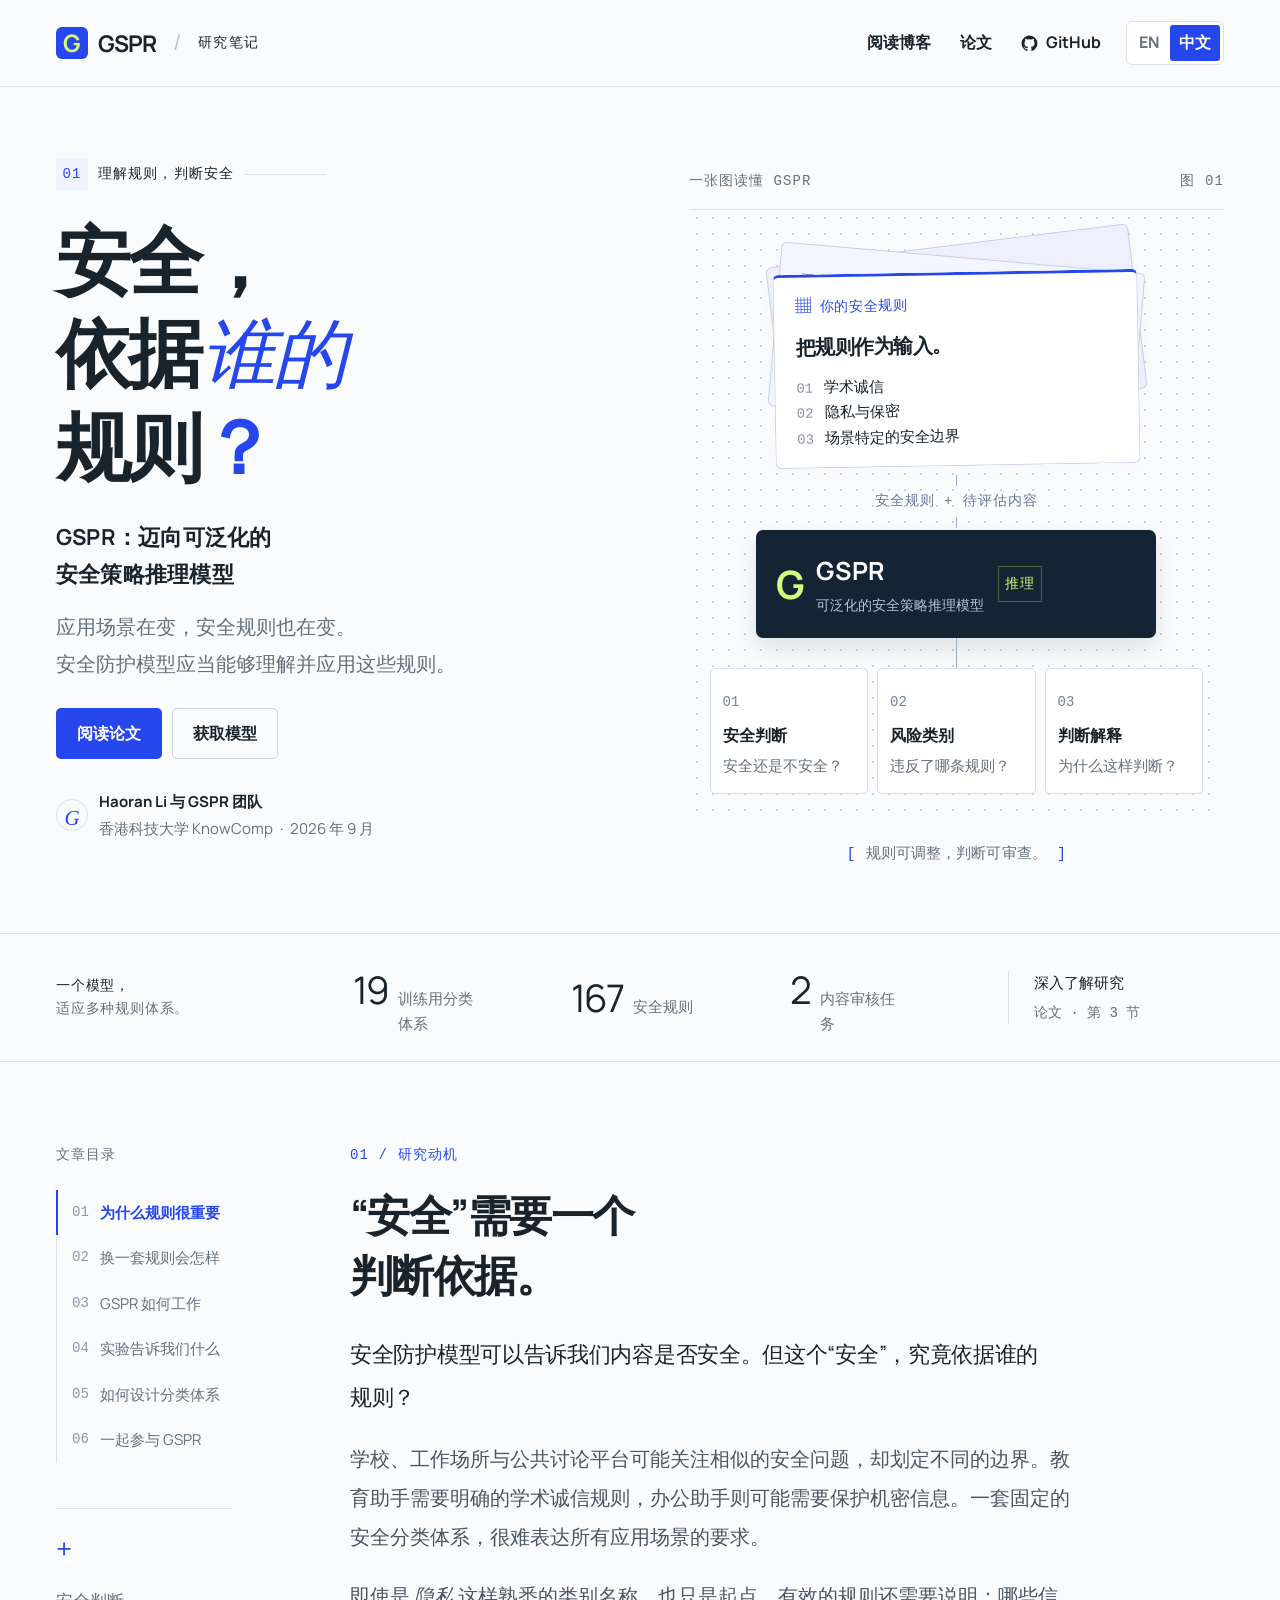
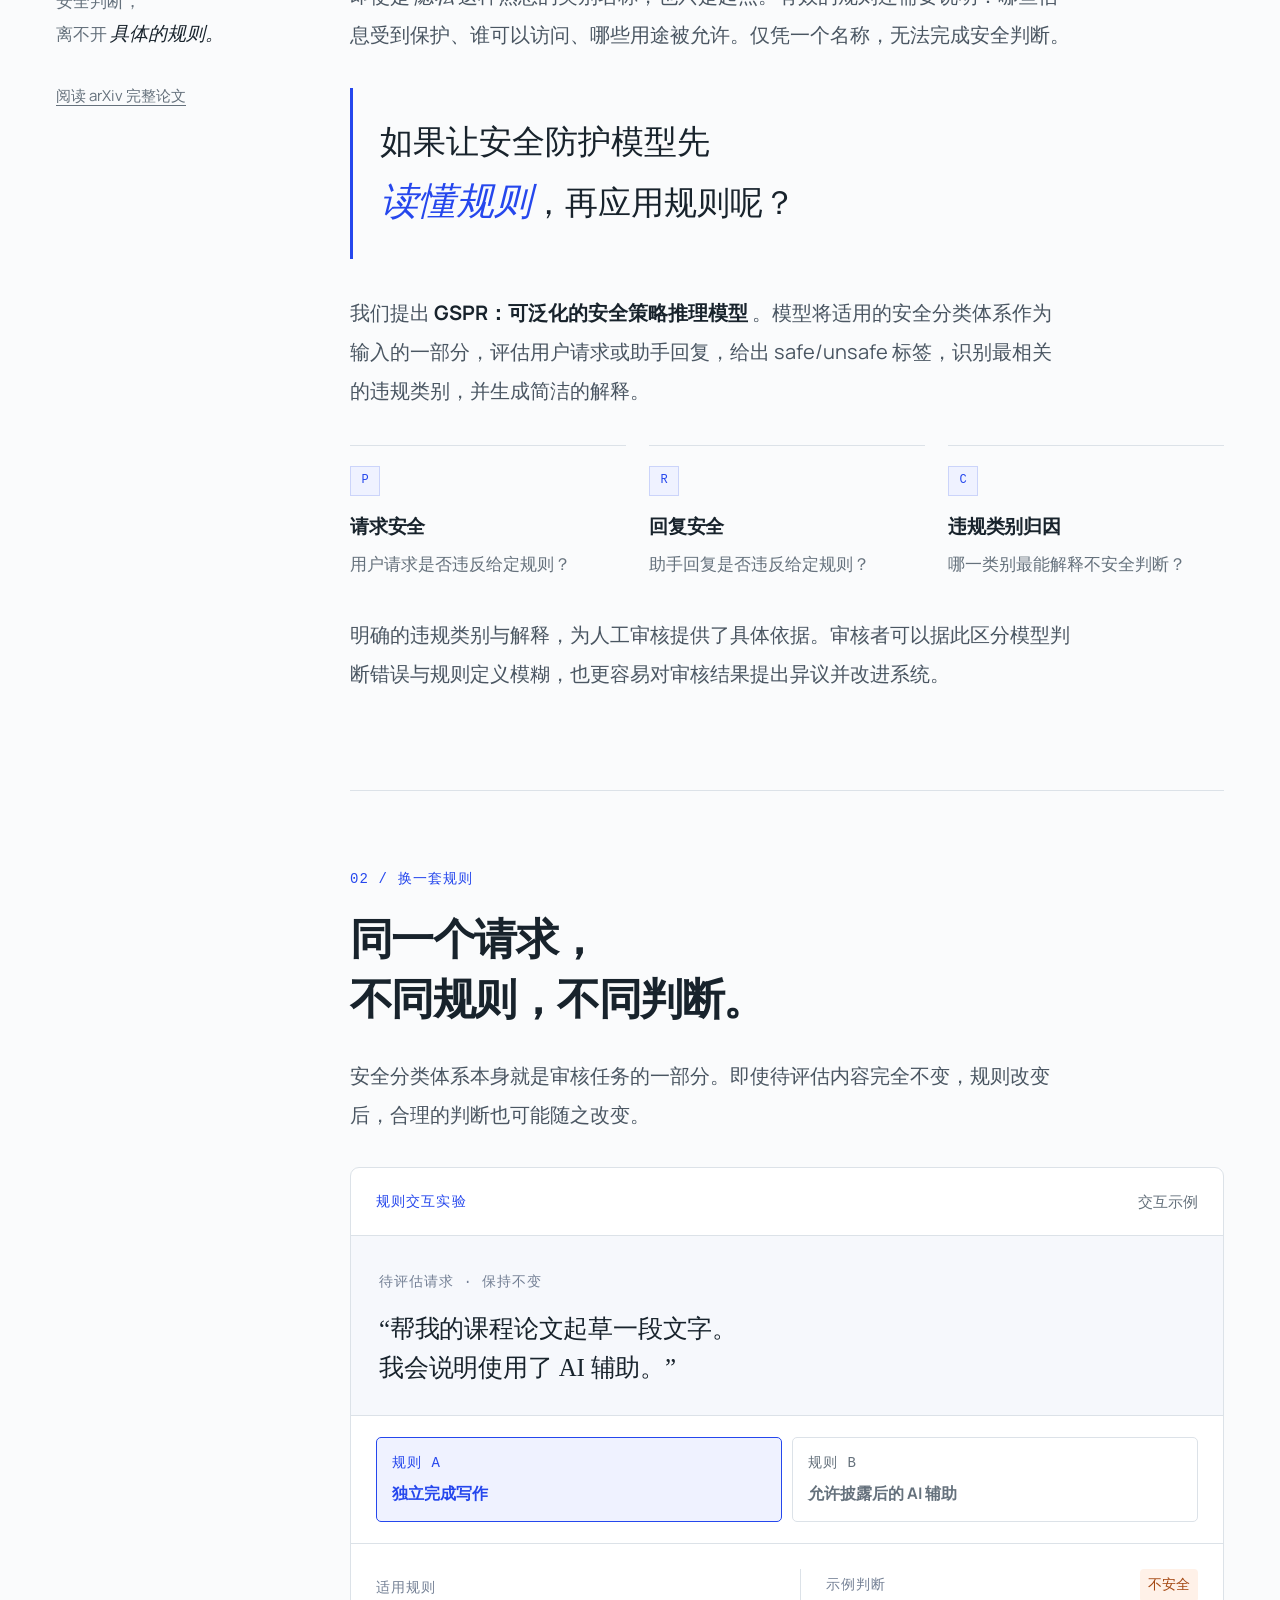
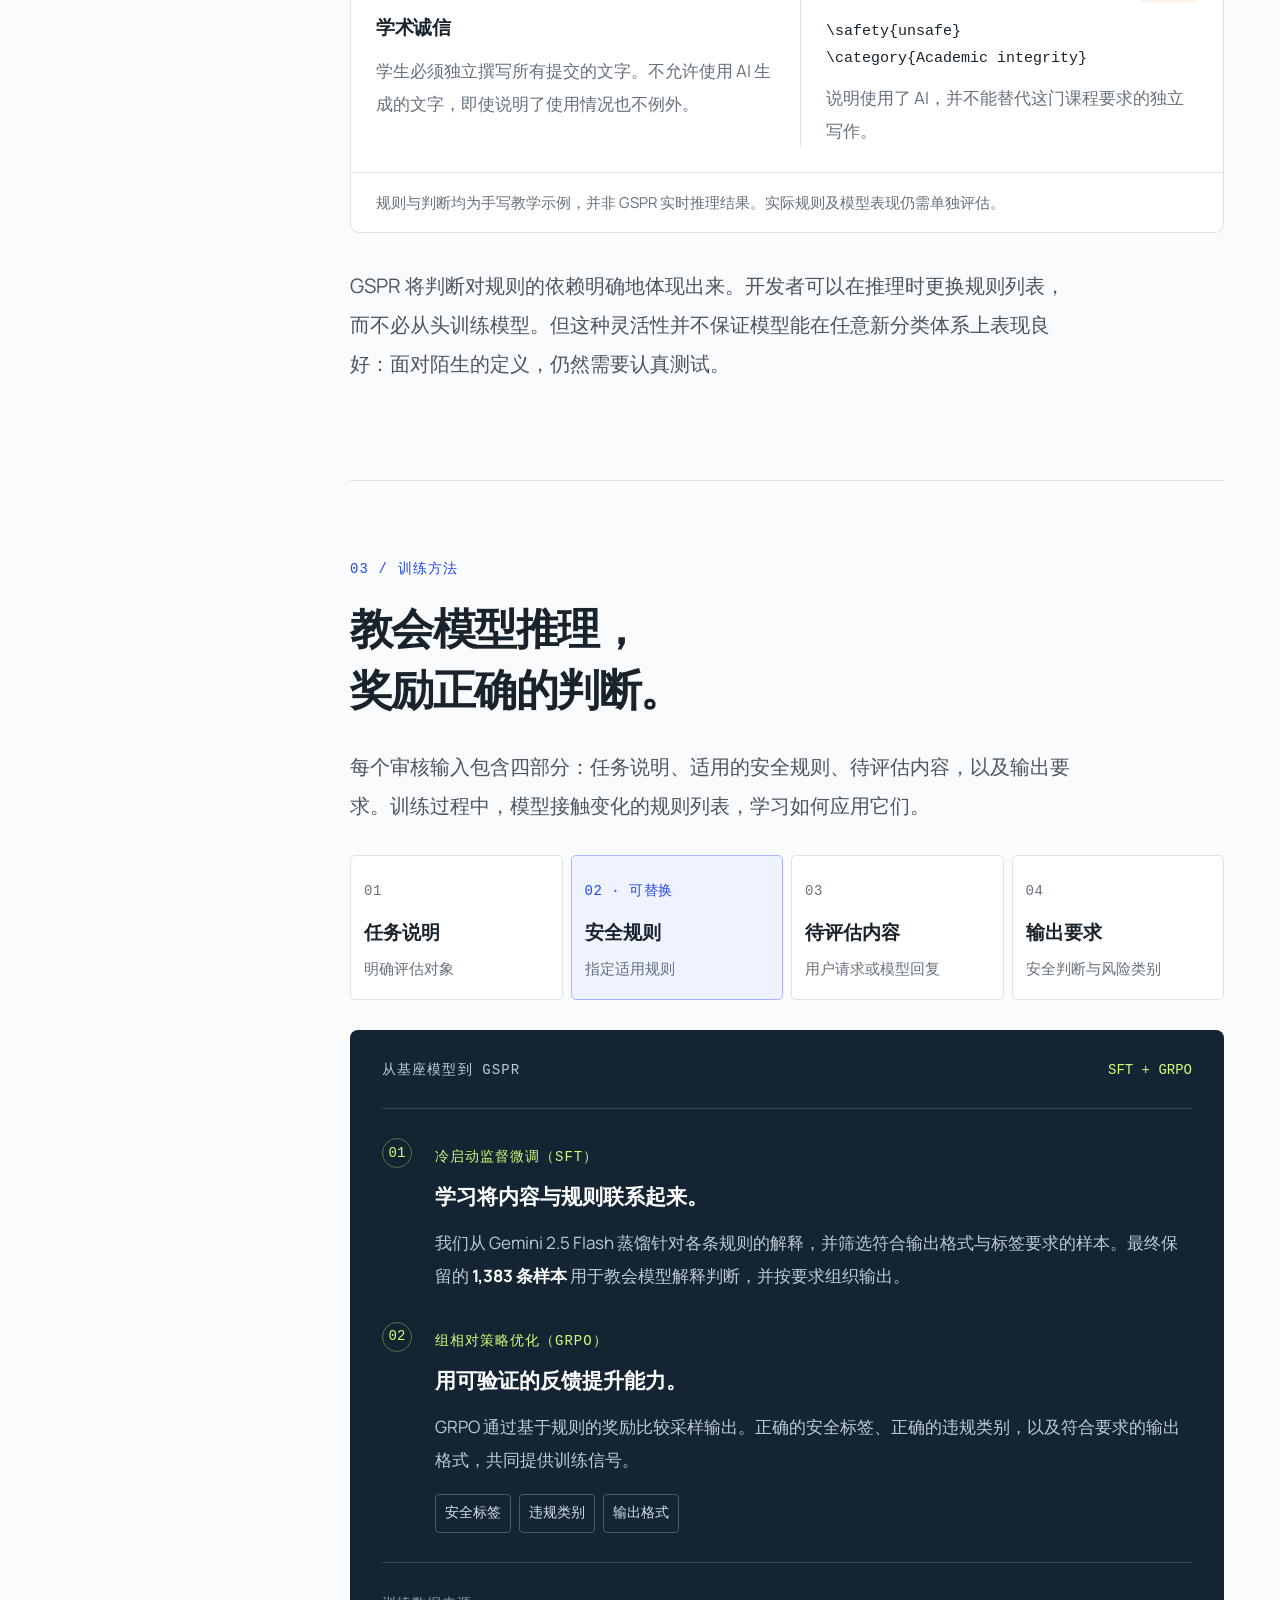
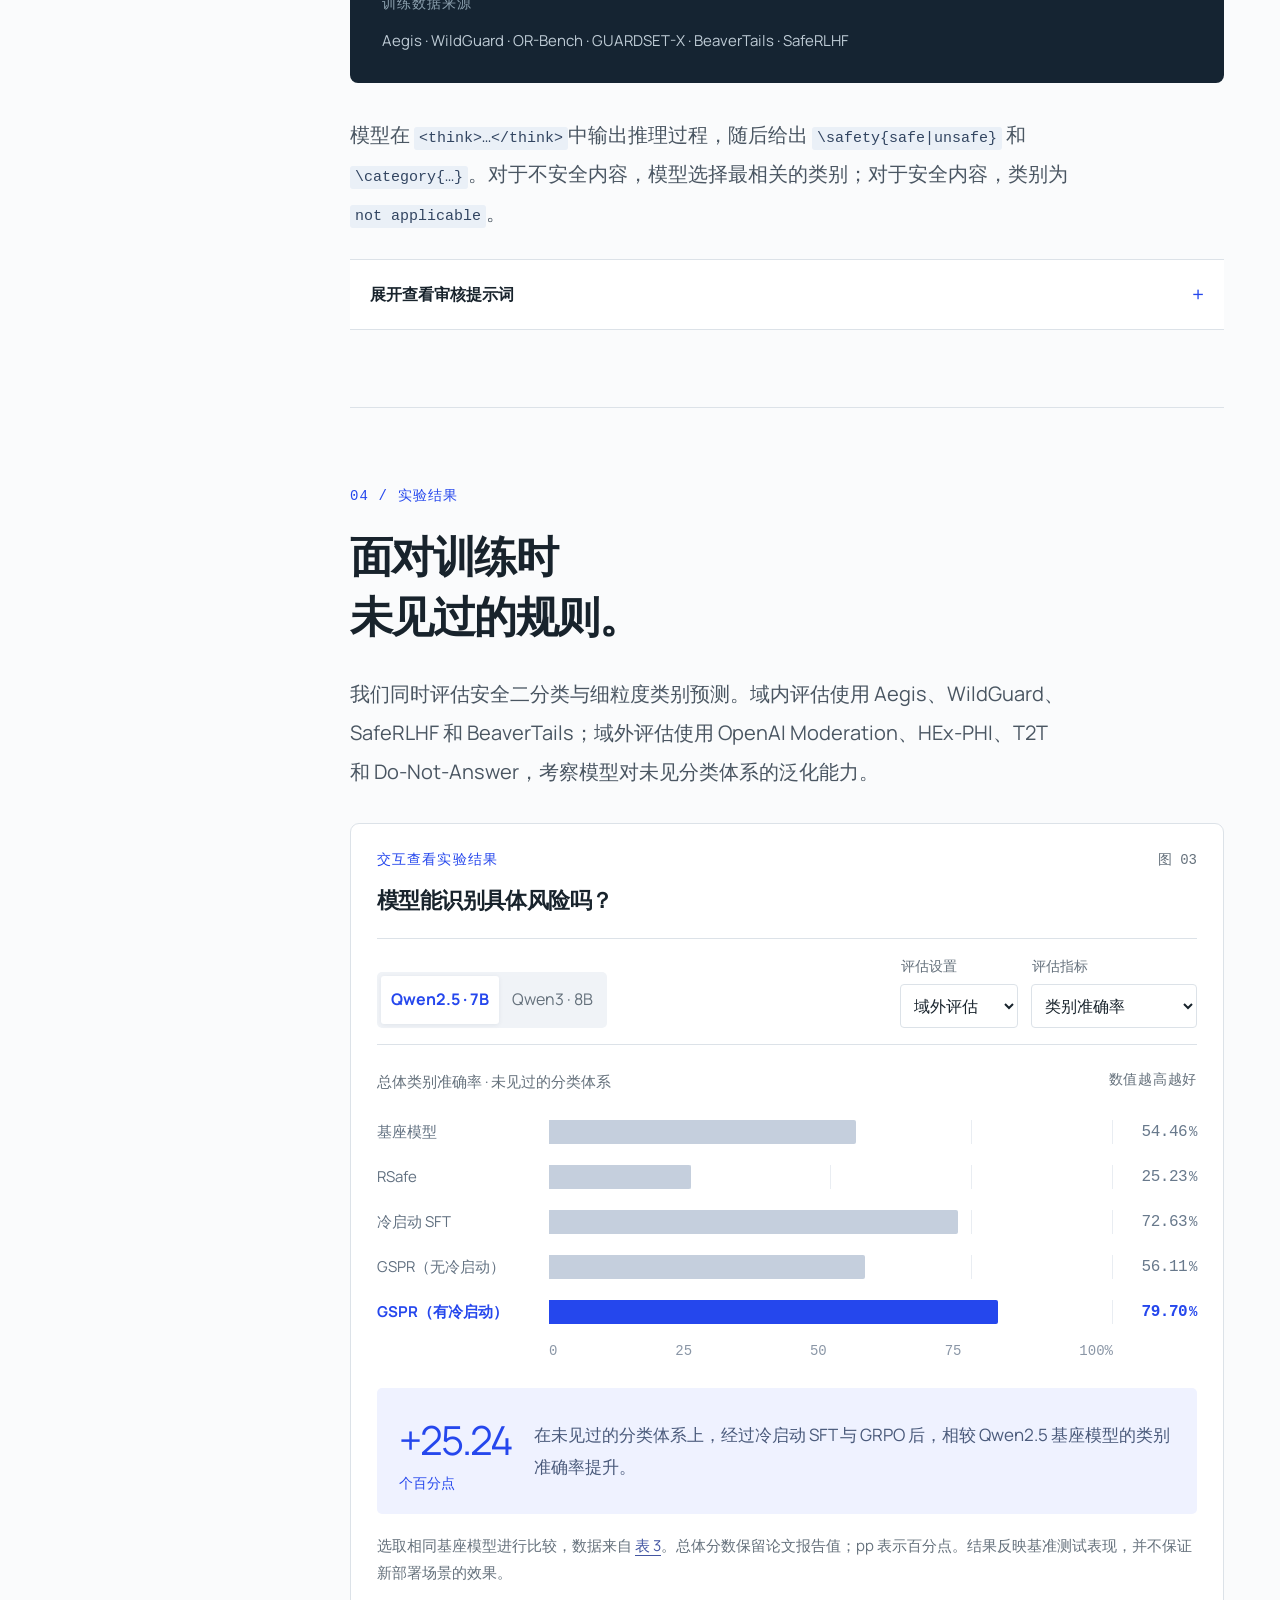
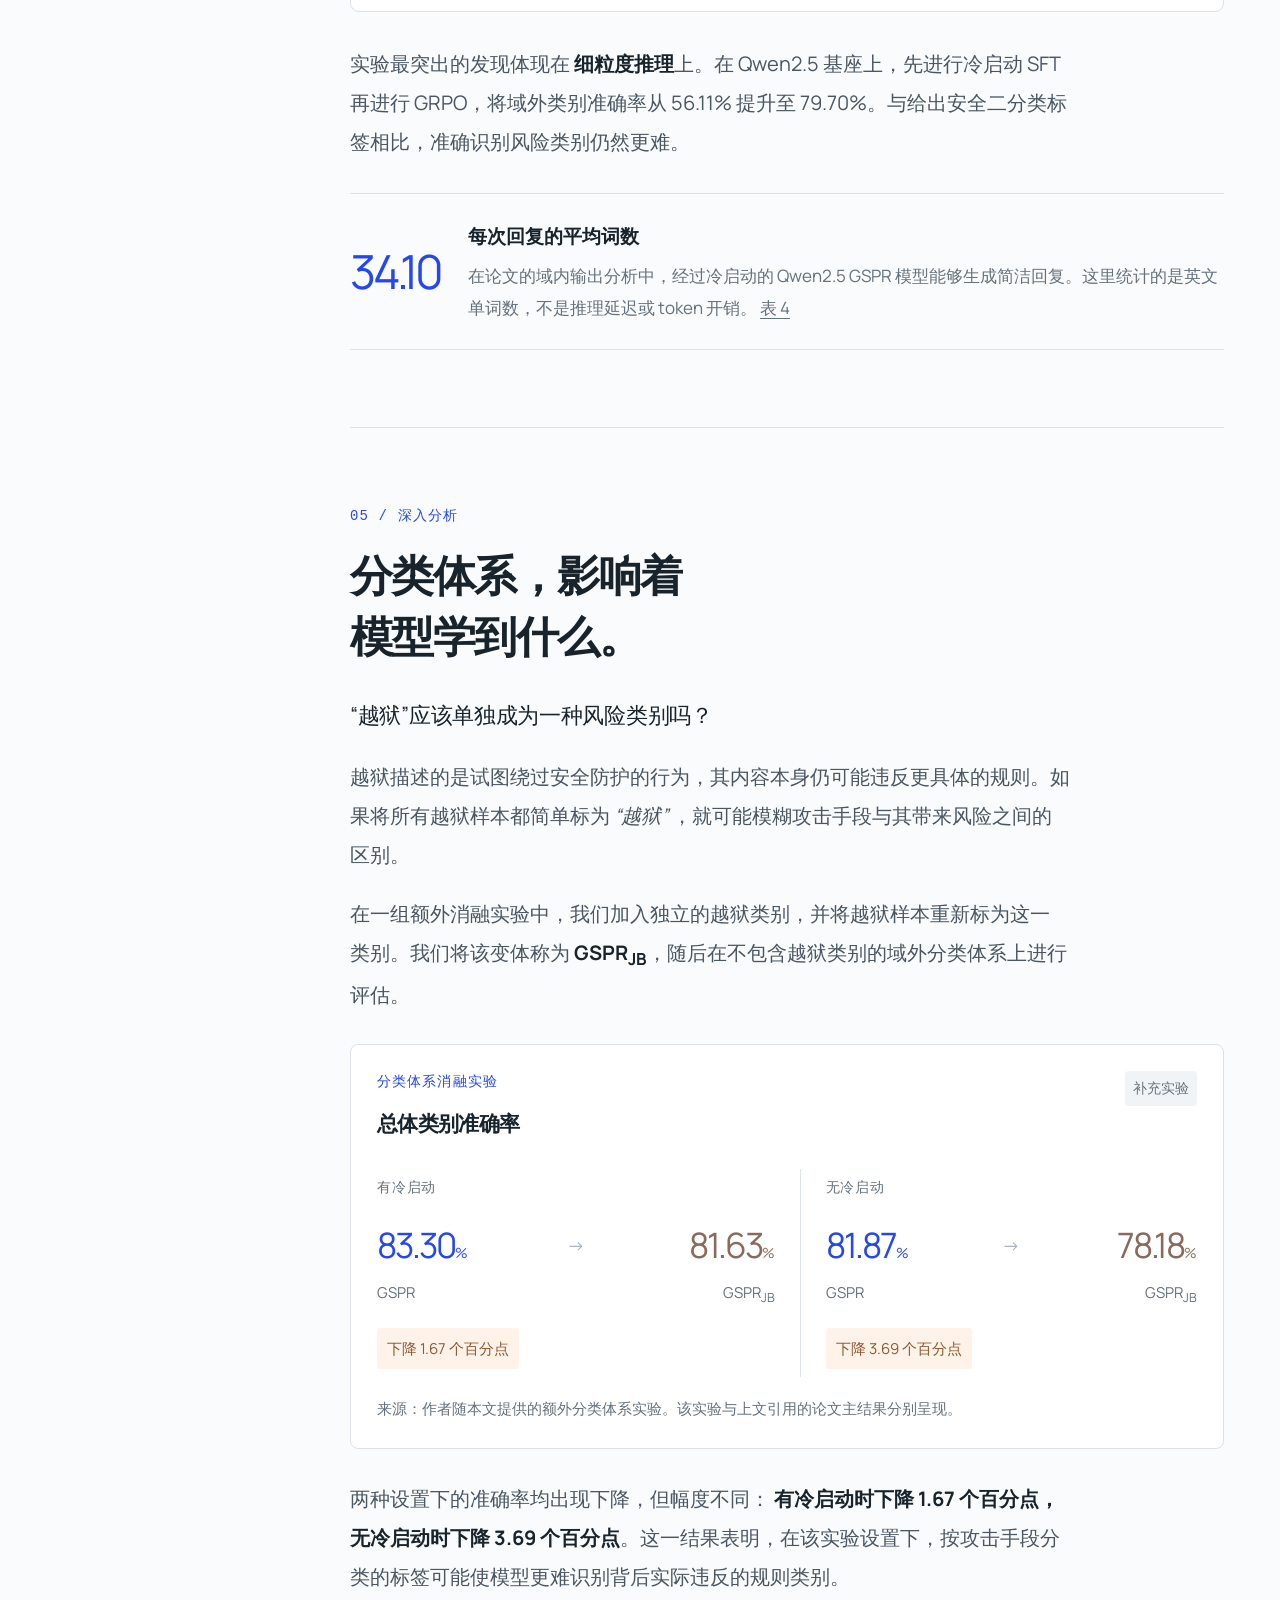
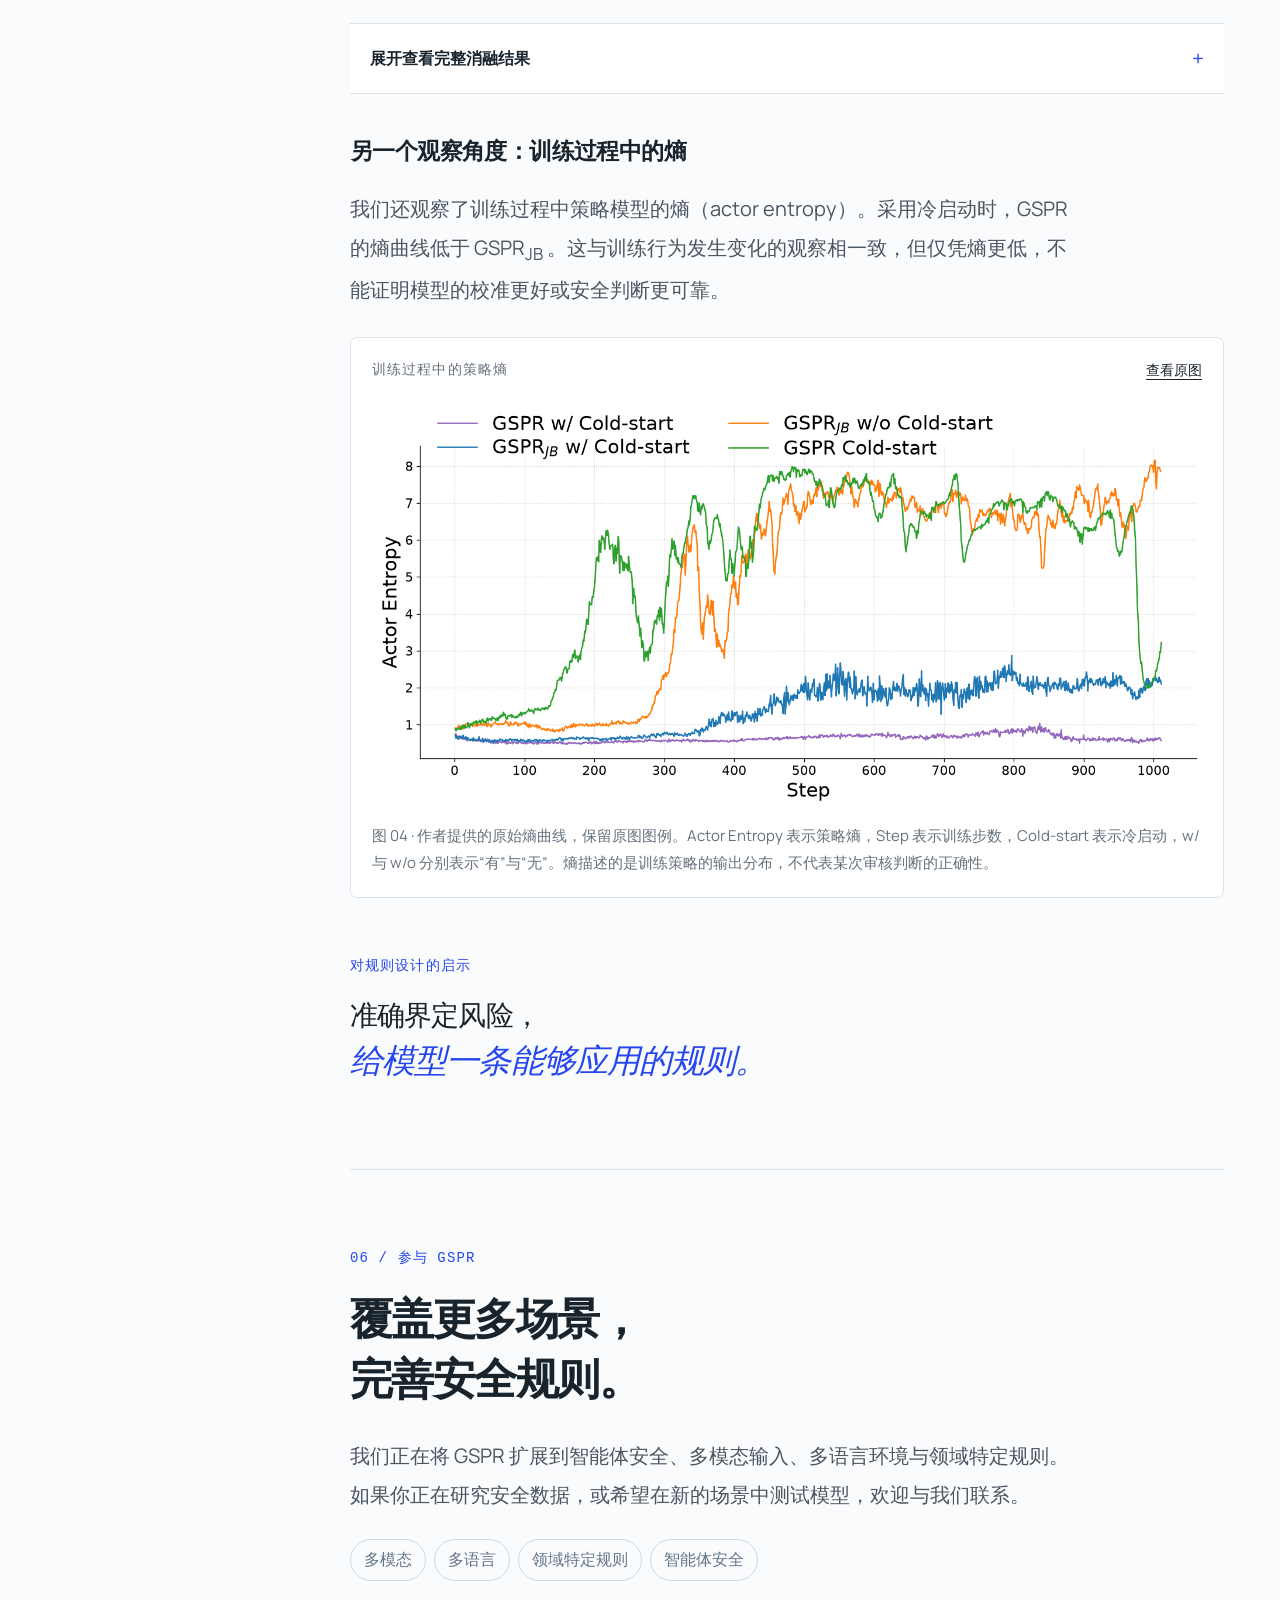
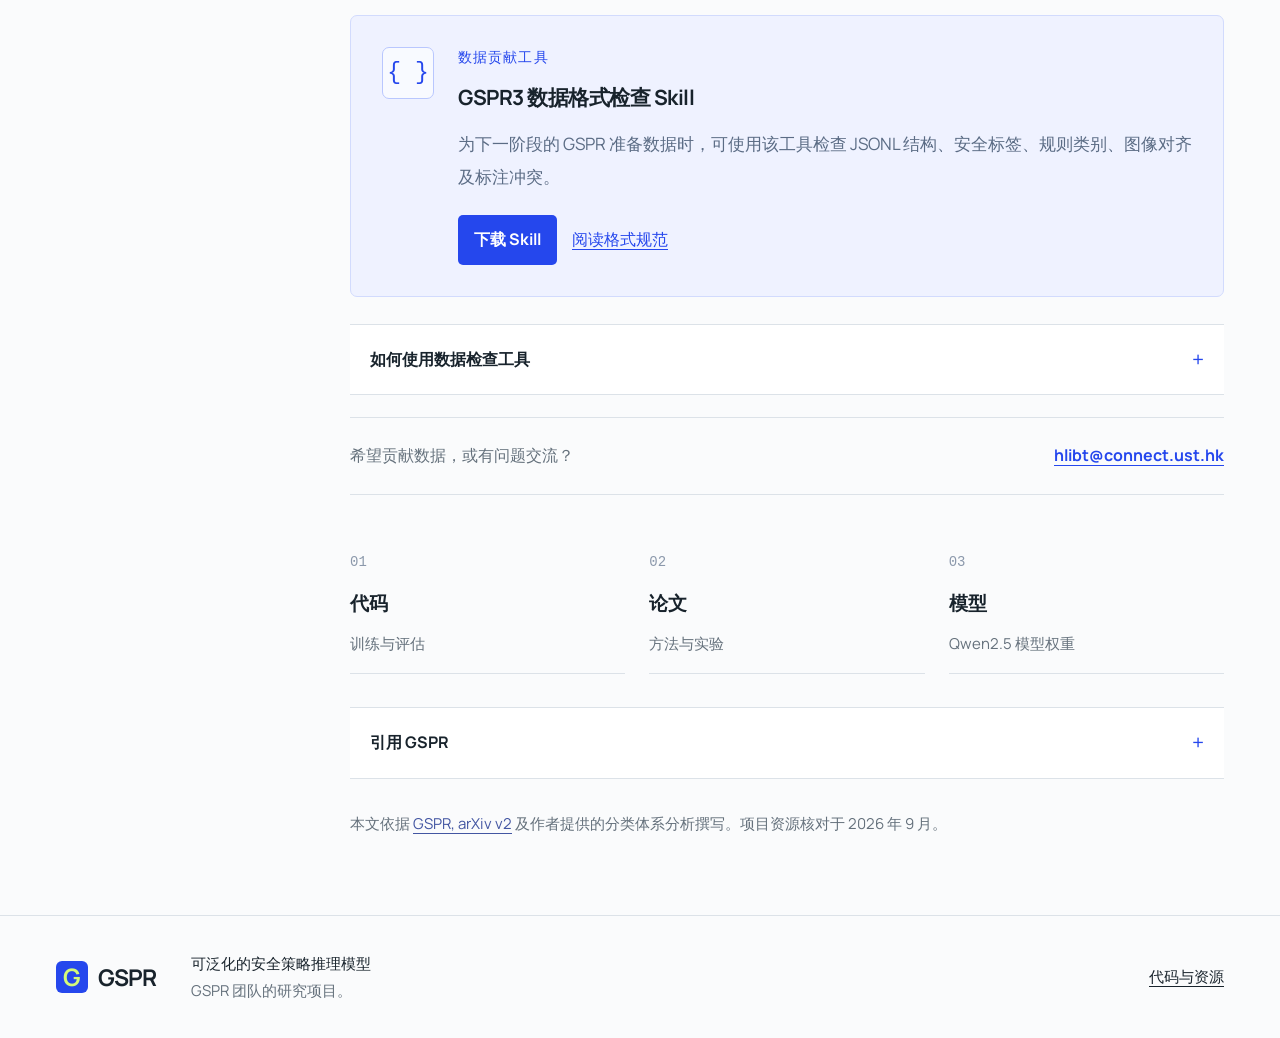
==== docs/zh.html @ a3550d09 "Add blog writing." ====
<!doctype html>
<html lang="zh-CN">
<head>
  <meta charset="utf-8">
  <meta name="viewport" content="width=device-width, initial-scale=1">
  <meta name="theme-color" content="#2547ed">
  <title>GSPR — 安全，依据谁的规则？</title>
  <meta name="description" content="了解 GSPR：可泛化的安全策略推理模型。通过交互示例与实验结果，探索灵活安全规则、可解释审核与跨规则泛化。">
  <meta property="og:type" content="article">
  <meta property="og:title" content="GSPR — 安全，依据谁的规则？">
  <meta property="og:description" content="了解 GSPR：可泛化的安全策略推理模型。通过交互示例与实验结果，探索灵活安全规则、可解释审核与跨规则泛化。">
  <link rel="icon" type="image/svg+xml" href="data:image/svg+xml,%3Csvg%20xmlns='http://www.w3.org/2000/svg'%20viewBox='0%200%2064%2064'%3E%3Crect%20width='64'%20height='64'%20rx='14'%20fill='%232547ed'/%3E%3Cpath%20d='M44%2019H24L17%2026v19h27V32H31'%20fill='none'%20stroke='%23d4fa79'%20stroke-width='7'/%3E%3C/svg%3E">
  <link rel="alternate" hreflang="en" href="index.html">
  <link rel="alternate" hreflang="zh-CN" href="zh.html">
  <link rel="stylesheet" href="styles.css">
  <script src="app.js" defer></script>
</head>
<body>
  <a class="skip-link" href="#story">跳转到正文</a>
  <div class="reading-progress" aria-hidden="true"><span id="reading-progress"></span></div>
  <header class="site-header">
    <div class="header-inner">
      <a class="brand" href="#top" aria-label="GSPR 首页"><span class="brand-mark" aria-hidden="true">G</span>GSPR<span class="brand-separator">/</span><span class="brand-detail">研究笔记</span></a>
      <div class="header-actions"><nav aria-label="主导航"><a href="#story">阅读博客</a><a href="https://arxiv.org/abs/2509.24418" target="_blank" rel="noopener noreferrer">论文</a><a class="nav-github" href="https://github.com/HKUST-KnowComp/GSPR" target="_blank" rel="noopener noreferrer"><svg viewbox="0 0 24 24" aria-hidden="true"><path fill="currentColor" d="M12 .8a11.2 11.2 0 0 0-3.54 21.83c.56.1.76-.24.76-.54v-2.1c-3.13.68-3.79-1.33-3.79-1.33-.51-1.29-1.25-1.63-1.25-1.63-1.02-.7.08-.69.08-.69 1.13.08 1.72 1.16 1.72 1.16 1 1.71 2.62 1.22 3.27.93.1-.72.39-1.22.71-1.5-2.5-.28-5.12-1.25-5.12-5.56 0-1.23.44-2.24 1.15-3.03-.12-.28-.5-1.43.1-2.98 0 0 .94-.3 3.08 1.15a10.7 10.7 0 0 1 5.61 0c2.14-1.45 3.08-1.15 3.08-1.15.61 1.55.23 2.7.11 2.98.71.79 1.14 1.8 1.14 3.03 0 4.32-2.63 5.27-5.14 5.55.4.35.76 1.03.76 2.08v3.09c0 .3.2.65.77.54A11.2 11.2 0 0 0 12 .8Z"></path></svg><span>GitHub</span></a></nav><div class="language-switch" role="group" aria-label="语言选择"><a class="language-option" href="index.html" lang="en" hreflang="en" aria-label="Switch to English">EN</a><a class="language-option" href="zh.html" lang="zh-CN" hreflang="zh-CN" aria-label="阅读中文版" aria-current="page">中文</a></div></div>
    </div>
  </header>
  <main id="top">
    <section class="hero page-width" aria-labelledby="hero-title">
      <div class="hero-copy">
        <div class="eyebrow"><span class="edition">01</span> 理解规则，判断安全 <span class="edition-line"></span></div>
        <h1 id="hero-title">安全，<br>依据<em>谁的</em><br>规则<span class="blue">？</span></h1>
        <p class="hero-subtitle">GSPR：迈向可泛化的<br>安全策略推理模型</p>
        <p class="hero-description">应用场景在变，安全规则也在变。<br>安全防护模型应当能够理解并应用这些规则。</p>
        <div class="hero-actions"><a class="button primary" href="https://arxiv.org/abs/2509.24418" target="_blank" rel="noopener noreferrer">阅读论文</a><a class="button secondary" href="https://huggingface.co/teapotlid/GSPR_Qwen2.5" target="_blank" rel="noopener noreferrer">获取模型</a></div>
        <div class="hero-byline"><span class="byline-mark">G</span><span><strong>Haoran Li 与 GSPR 团队</strong><br>香港科技大学 KnowComp <span class="meta-dot">·</span> 2026 年 9 月</span></div>
      </div>
      <div class="hero-visual">
        <div class="diagram-caption"><span>一张图读懂 GSPR</span><span>图 01</span></div>
        <div class="policy-diagram" role="img" aria-label="不同的安全规则与待评估内容一起输入 GSPR，模型输出安全判断、规则类别及解释。">
          <div class="policy-stack"><div class="policy-sheet sheet-back"><span>工作场景规则</span><i></i><i></i></div><div class="policy-sheet sheet-mid"><span>平台规则</span><i></i><i></i></div><div class="policy-sheet sheet-front"><span class="sheet-top"><span class="mini-grid" aria-hidden="true">▦</span> 你的安全规则</span><b>把规则作为输入。</b><span class="policy-item"><span>01</span> 学术诚信</span><span class="policy-item"><span>02</span> 隐私与保密</span><span class="policy-item"><span>03</span> 场景特定的安全边界</span></div></div>
          <div class="connector connector-one"><span></span><small>安全规则 + 待评估内容</small><span></span></div>
          <div class="reasoner"><div class="reasoner-icon" aria-hidden="true">G</div><div><b>GSPR</b><span>可泛化的安全策略推理模型</span></div><span class="reasoner-tag">推理</span></div>
          <div class="connector connector-two"><span></span></div>
          <div class="outputs"><div><span class="output-number">01</span><b>安全判断</b><small>安全还是不安全？</small></div><div><span class="output-number">02</span><b>风险类别</b><small>违反了哪条规则？</small></div><div><span class="output-number">03</span><b>判断解释</b><small>为什么这样判断？</small></div></div>
        </div>
        <div class="visual-footnote"><span class="bracket">[</span> 规则可调整，判断可审查。 <span class="bracket">]</span></div>
      </div>
    </section>
    <div class="fact-strip page-width" aria-label="GSPR 概览"><div class="fact-heading">一个模型，<br><span>适应多种规则体系。</span></div><div><strong>19</strong><span>训练用分类体系</span></div><div><strong>167</strong><span>安全规则</span></div><div><strong>2</strong><span>内容审核任务</span></div><a href="https://arxiv.org/html/2509.24418v2#S3" target="_blank" rel="noopener noreferrer">深入了解研究<span>论文 · 第 3 节</span></a></div>
    <div class="article-layout page-width" id="story">
      <aside class="contents"><div class="contents-inner"><p class="eyebrow">文章目录</p><nav aria-label="文章目录"><a href="#why" class="active"><span>01</span> 为什么规则很重要</a><a href="#policy-lab"><span>02</span> 换一套规则会怎样</a><a href="#method"><span>03</span> GSPR 如何工作</a><a href="#results"><span>04</span> 实验告诉我们什么</a><a href="#taxonomy"><span>05</span> 如何设计分类体系</a><a href="#join"><span>06</span> 一起参与 GSPR</a></nav><div class="sidebar-note"><span class="small-cross" aria-hidden="true">+</span><p>安全判断，<br>离不开 <em>具体的规则。</em></p></div><a class="sidebar-paper" href="https://arxiv.org/abs/2509.24418" target="_blank" rel="noopener noreferrer">阅读 arXiv 完整论文</a></div></aside>
      <article>
        <details class="mobile-contents"><summary>文章目录<span aria-hidden="true">+</span></summary><nav aria-label="移动端文章目录"><a href="#why">01 · 为什么规则很重要</a><a href="#policy-lab">02 · 换一套规则会怎样</a><a href="#method">03 · GSPR 如何工作</a><a href="#results">04 · 实验告诉我们什么</a><a href="#taxonomy">05 · 如何设计分类体系</a><a href="#join">06 · 一起参与 GSPR</a></nav></details>
        <section id="why" class="article-section">
          <p class="section-kicker">01 / 研究动机</p>
          <h2>“安全”需要一个<br>判断依据。</h2>
          <p class="lead">安全防护模型可以告诉我们内容是否安全。但这个“安全”，究竟依据谁的规则？</p>
          <p>学校、工作场所与公共讨论平台可能关注相似的安全问题，却划定不同的边界。教育助手需要明确的学术诚信规则，办公助手则可能需要保护机密信息。一套固定的安全分类体系，很难表达所有应用场景的要求。</p>
          <p>即使是 <em>隐私</em> 这样熟悉的类别名称，也只是起点。有效的规则还需要说明：哪些信息受到保护、谁可以访问、哪些用途被允许。仅凭一个名称，无法完成安全判断。</p>
          <blockquote>如果让安全防护模型先<br><em>读懂规则</em>，再应用规则呢？</blockquote>
          <p>我们提出 <strong>GSPR：可泛化的安全策略推理模型</strong> 。模型将适用的安全分类体系作为输入的一部分，评估用户请求或助手回复，给出 safe/unsafe 标签，识别最相关的违规类别，并生成简洁的解释。</p>
          <div class="task-grid"><div><span class="task-icon">P</span><h3>请求安全</h3><p>用户请求是否违反给定规则？</p></div><div><span class="task-icon">R</span><h3>回复安全</h3><p>助手回复是否违反给定规则？</p></div><div><span class="task-icon">C</span><h3>违规类别归因</h3><p>哪一类别最能解释不安全判断？</p></div></div>
          <p>明确的违规类别与解释，为人工审核提供了具体依据。审核者可以据此区分模型判断错误与规则定义模糊，也更容易对审核结果提出异议并改进系统。</p>
        </section>
        <section id="policy-lab" class="article-section">
          <p class="section-kicker">02 / 换一套规则</p>
          <h2>同一个请求，<br>不同规则，不同判断。</h2>
          <p>安全分类体系本身就是审核任务的一部分。即使待评估内容完全不变，规则改变后，合理的判断也可能随之改变。</p>
          <div class="policy-lab">
            <div class="lab-topline"><span class="eyebrow">规则交互实验</span><span class="lab-label">交互示例</span></div>
            <div class="lab-prompt"><span class="code-label">待评估请求 · 保持不变</span><p>“帮我的课程论文起草一段文字。 <br>我会说明使用了 AI 辅助。”</p></div>
            <div class="policy-choices" role="group" aria-label="选择示例课程规则"><button class="policy-choice selected" data-policy="independent" aria-pressed="true"><span>规则 A</span>独立完成写作</button><button class="policy-choice" data-policy="disclosed" aria-pressed="false"><span>规则 B</span>允许披露后的 AI 辅助</button></div>
            <div class="lab-grid"><div class="lab-policy"><span class="code-label">适用规则</span><h3>学术诚信</h3><p id="policy-description">学生必须独立撰写所有提交的文字。不允许使用 AI 生成的文字，即使说明了使用情况也不例外。</p></div><div class="lab-output" aria-live="polite" aria-atomic="true"><div class="output-heading"><span class="code-label">示例判断</span><span id="decision-badge" class="decision-badge unsafe">不安全</span></div><code id="decision-code">\safety{unsafe}<br>\category{Academic integrity}</code><p id="policy-explanation">说明使用了 AI，并不能替代这门课程要求的独立写作。</p></div></div>
            <p class="lab-disclaimer">规则与判断均为手写教学示例，并非 GSPR 实时推理结果。实际规则及模型表现仍需单独评估。</p>
          </div>
          <p>GSPR 将判断对规则的依赖明确地体现出来。开发者可以在推理时更换规则列表，而不必从头训练模型。但这种灵活性并不保证模型能在任意新分类体系上表现良好：面对陌生的定义，仍然需要认真测试。</p>
        </section>

        <section id="method" class="article-section">
          <p class="section-kicker">03 / 训练方法</p>
          <h2>教会模型推理，<br>奖励正确的判断。</h2>
          <p>每个审核输入包含四部分：任务说明、适用的安全规则、待评估内容，以及输出要求。训练过程中，模型接触变化的规则列表，学习如何应用它们。</p>
          <div class="prompt-anatomy" aria-label="GSPR 输入的四个部分"><div><span>01</span><b>任务说明</b><small>明确评估对象</small></div><div class="variable"><span>02 · 可替换</span><b>安全规则</b><small>指定适用规则</small></div><div><span>03</span><b>待评估内容</b><small>用户请求或模型回复</small></div><div><span>04</span><b>输出要求</b><small>安全判断与风险类别</small></div></div>
          <div class="training-panel">
            <div class="training-heading"><span class="eyebrow">从基座模型到 GSPR</span><span class="training-mini">SFT + GRPO</span></div>
            <div class="training-step"><span class="step-number">01</span><div><span class="training-stage">冷启动监督微调（SFT）</span><h3>学习将内容与规则联系起来。</h3><p>我们从 Gemini 2.5 Flash 蒸馏针对各条规则的解释，并筛选符合输出格式与标签要求的样本。最终保留的 <strong>1,383 条样本</strong> 用于教会模型解释判断，并按要求组织输出。</p></div></div>
            <div class="training-step"><span class="step-number">02</span><div><span class="training-stage">组相对策略优化（GRPO）</span><h3>用可验证的反馈提升能力。</h3><p>GRPO 通过基于规则的奖励比较采样输出。正确的安全标签、正确的违规类别，以及符合要求的输出格式，共同提供训练信号。</p><div class="reward-tags"><span>安全标签</span><span>违规类别</span><span>输出格式</span></div></div></div>
            <div class="training-bottom"><span>训练数据来源</span><p>Aegis · WildGuard · OR-Bench · GUARDSET-X · BeaverTails · SafeRLHF</p></div>
          </div>
          <p>模型在 <code>&lt;think&gt;…&lt;/think&gt;</code>中输出推理过程，随后给出 <code>\safety{safe|unsafe}</code> 和 <code>\category{…}</code>。对于不安全内容，模型选择最相关的类别；对于安全内容，类别为 <code>not applicable</code>。</p>
          <details class="figure-details"><summary>展开查看审核提示词<span class="details-icon" aria-hidden="true">+</span></summary><figure><a href="assets/image1.png" target="_blank" rel="noopener noreferrer" aria-label="查看完整尺寸的原始提示词模板图"><img src="assets/image1.png" width="1118" height="596" loading="lazy" alt="GSPR 提示词模板原图，标注了任务说明、可替换的安全规则、用户输入及输出要求四个部分。"></a><figcaption>图 02 · 本文附带的原始提示词结构图。图中依次展示任务说明、安全规则、用户输入与输出要求。 <a href="https://arxiv.org/html/2509.24418v2#A4.T11" target="_blank" rel="noopener noreferrer">在论文中查看完整提示词模板。</a></figcaption></figure></details>
        </section>

        <section id="results" class="article-section">
          <p class="section-kicker">04 / 实验结果</p>
          <h2>面对训练时<br>未见过的规则。</h2>
          <p>我们同时评估安全二分类与细粒度类别预测。域内评估使用 Aegis、WildGuard、SafeRLHF 和 BeaverTails；域外评估使用 OpenAI Moderation、HEx-PHI、T2T 和 Do-Not-Answer，考察模型对未见分类体系的泛化能力。</p>
          <div class="results-panel">
            <div class="results-heading"><div><span class="eyebrow">交互查看实验结果</span><h3 id="results-question">模型能识别具体风险吗？</h3></div><span class="figure-index">图 03</span></div>
            <div class="chart-controls"><div class="model-switch" role="group" aria-label="基座模型"><button data-model="qwen25" class="selected" aria-pressed="true">Qwen2.5 · 7B</button><button data-model="qwen3" aria-pressed="false">Qwen3 · 8B</button></div><label><span>评估设置</span><select id="evaluation-select"><option value="ood">域外评估</option><option value="id">域内评估</option></select></label><label><span>评估指标</span><select id="metric-select"><option value="category">类别准确率</option><option value="safety">安全判断准确率</option></select></label></div>
            <div class="chart-context"><span id="chart-description">总体类别准确率 · 未见过的分类体系</span><span>数值越高越好</span></div>
            <div id="result-chart" class="bar-chart" aria-label="未见分类体系上的总体类别准确率">
              <div class="bar-row"><span class="bar-label">基座模型</span><div class="bar-track"><span style="width:54.46%"></span></div><b>54.46<span>%</span></b></div>
              <div class="bar-row"><span class="bar-label">RSafe</span><div class="bar-track"><span style="width:25.23%"></span></div><b>25.23<span>%</span></b></div>
              <div class="bar-row"><span class="bar-label">冷启动 SFT</span><div class="bar-track"><span style="width:72.63%"></span></div><b>72.63<span>%</span></b></div>
              <div class="bar-row"><span class="bar-label">GSPR（无冷启动）</span><div class="bar-track"><span style="width:56.11%"></span></div><b>56.11<span>%</span></b></div>
              <div class="bar-row featured"><span class="bar-label">GSPR（有冷启动）</span><div class="bar-track"><span style="width:79.7%"></span></div><b>79.70<span>%</span></b></div>
            </div>
            <div class="chart-axis" aria-hidden="true"><span>0</span><span>25</span><span>50</span><span>75</span><span>100%</span></div>
            <div class="result-insight" aria-live="polite" aria-atomic="true"><strong id="chart-gain">+25.24<span>个百分点</span></strong><p id="chart-insight">在未见过的分类体系上，经过冷启动 SFT 与 GRPO 后，相较 Qwen2.5 基座模型的类别准确率提升。</p></div>
            <p class="chart-source" id="chart-source">选取相同基座模型进行比较，数据来自 <a href="https://arxiv.org/html/2509.24418v2#S4.T3" target="_blank" rel="noopener noreferrer">表 3</a>。总体分数保留论文报告值；pp 表示百分点。结果反映基准测试表现，并不保证新部署场景的效果。</p>
          </div>
          <p>实验最突出的发现体现在 <strong>细粒度推理</strong>上。在 Qwen2.5 基座上，先进行冷启动 SFT 再进行 GRPO，将域外类别准确率从 56.11% 提升至 79.70%。与给出安全二分类标签相比，准确识别风险类别仍然更难。</p>
          <div class="evidence-note"><span class="evidence-number">34.10</span><div><strong>每次回复的平均词数</strong><p>在论文的域内输出分析中，经过冷启动的 Qwen2.5 GSPR 模型能够生成简洁回复。这里统计的是英文单词数，不是推理延迟或 token 开销。 <a href="https://arxiv.org/html/2509.24418v2#S4.T4" target="_blank" rel="noopener noreferrer">表 4</a></p></div></div>
        </section>

        <section id="taxonomy" class="article-section">
          <p class="section-kicker">05 / 深入分析</p>
          <h2>分类体系，影响着<br>模型学到什么。</h2>
          <p class="lead">“越狱”应该单独成为一种风险类别吗？</p>
          <p>越狱描述的是试图绕过安全防护的行为，其内容本身仍可能违反更具体的规则。如果将所有越狱样本都简单标为 <em>“越狱”</em> ，就可能模糊攻击手段与其带来风险之间的区别。</p>
          <p>在一组额外消融实验中，我们加入独立的越狱类别，并将越狱样本重新标为这一类别。我们将该变体称为 <strong>GSPR<sub>JB</sub></strong>，随后在不包含越狱类别的域外分类体系上进行评估。</p>
          <div class="ablation-panel"><div class="ablation-head"><div><span class="eyebrow">分类体系消融实验</span><h3>总体类别准确率</h3></div><span class="experiment-tag">补充实验</span></div><div class="ablation-comparison"><div><span class="comparison-label">有冷启动</span><div class="comparison-values"><b>83.30<small>%</small></b><span class="comparison-symbol">→</span><b class="variant">81.63<small>%</small></b></div><div class="comparison-models"><span>GSPR</span><span>GSPR<sub>JB</sub></span></div><span class="drop-label">下降 1.67 个百分点</span></div><div><span class="comparison-label">无冷启动</span><div class="comparison-values"><b>81.87<small>%</small></b><span class="comparison-symbol">→</span><b class="variant">78.18<small>%</small></b></div><div class="comparison-models"><span>GSPR</span><span>GSPR<sub>JB</sub></span></div><span class="drop-label">下降 3.69 个百分点</span></div></div><p class="chart-source">来源：作者随本文提供的额外分类体系实验。该实验与上文引用的论文主结果分别呈现。</p></div>
          <p>两种设置下的准确率均出现下降，但幅度不同： <strong>有冷启动时下降 1.67 个百分点，无冷启动时下降 3.69 个百分点</strong>。这一结果表明，在该实验设置下，按攻击手段分类的标签可能使模型更难识别背后实际违反的规则类别。</p>
          <details class="figure-details"><summary>展开查看完整消融结果<span class="details-icon" aria-hidden="true">+</span></summary><div class="table-scroll" tabindex="0" role="region" aria-label="分类体系消融结果，可横向滚动查看所有指标"><table class="ablation-table"><caption>域外消融实验 · 安全准确率 / 安全 F1 / 类别准确率（%）</caption><thead><tr><th scope="col">模型</th><th scope="col">OpenAI Moderation</th><th scope="col">HEx-PHI</th><th scope="col">T2T</th><th scope="col">Do-Not-Answer</th><th scope="col">总体</th></tr></thead><tbody><tr><th scope="row">GSPR（无冷启动）</th><td>85.00 / 76.91 / 83.50</td><td>97.59 / 98.78 / 63.45</td><td>99.29 / 99.41 / 90.85</td><td>91.68 / 37.10 / 89.67</td><td>93.39 / 78.05 / <b>81.87</b></td></tr><tr><th scope="row">GSPR（有冷启动）</th><td>84.76 / 76.43 / 83.00</td><td>98.62 / 99.31 / 67.59</td><td>99.34 / 99.45 / 92.22</td><td>92.01 / 36.97 / 90.42</td><td>93.68 / 78.04 / <b>83.30</b></td></tr><tr><th scope="row">GSPR<sub>JB</sub> （无冷启动）</th><td>80.53 / 72.57 / 82.62</td><td>95.86 / 97.89 / 55.17</td><td>99.24 / 99.36 / 84.74</td><td>91.48 / 38.46 / 90.20</td><td>91.78 / 77.07 / <b>78.18</b></td></tr><tr><th scope="row">GSPR<sub>JB</sub> （有冷启动）</th><td>85.53 / 77.27 / 83.00</td><td>97.93 / 98.95 / 62.76</td><td>99.24 / 99.36 / 90.35</td><td>91.91 / 36.67 / 90.42</td><td>93.65 / 78.06 / <b>81.63</b></td></tr></tbody></table></div><p class="detail-source"><a href="assets/image2.png" target="_blank" rel="noopener noreferrer">查看原始表格图片</a>。数值转录自作者提供的表格，总体分数按原值保留。</p></details>
          <h3 class="prose-heading">另一个观察角度：训练过程中的熵</h3>
          <p>我们还观察了训练过程中策略模型的熵（actor entropy）。采用冷启动时，GSPR 的熵曲线低于 GSPR<sub>JB</sub> 。这与训练行为发生变化的观察相一致，但仅凭熵更低，不能证明模型的校准更好或安全判断更可靠。</p>
          <figure class="entropy-figure"><div class="figure-topline"><span class="eyebrow">训练过程中的策略熵</span><a href="assets/image3.png" target="_blank" rel="noopener noreferrer">查看原图</a></div><a href="assets/image3.png" target="_blank" rel="noopener noreferrer" aria-label="查看完整尺寸的原始训练熵曲线"><img src="assets/image3.png" width="1419" height="695" loading="lazy" alt="约 1,000 个训练步的原始曲线。紫色的冷启动 GSPR 曲线低于蓝色的冷启动越狱类别变体曲线；橙色与绿色曲线上升更高。图例保留原样。"></a><figcaption>图 04 · 作者提供的原始熵曲线，保留原图图例。Actor Entropy 表示策略熵，Step 表示训练步数，Cold-start 表示冷启动，w/ 与 w/o 分别表示“有”与“无”。熵描述的是训练策略的输出分布，不代表某次审核判断的正确性。</figcaption></figure>
          <div class="takeaway"><span class="eyebrow">对规则设计的启示</span><p>准确界定风险，<br><em>给模型一条能够应用的规则。</em></p></div>
        </section>

        <section id="join" class="article-section join-section">
          <p class="section-kicker">06 / 参与 GSPR</p>
          <h2>覆盖更多场景，<br>完善安全规则。</h2>
          <p>我们正在将 GSPR 扩展到智能体安全、多模态输入、多语言环境与领域特定规则。如果你正在研究安全数据，或希望在新的场景中测试模型，欢迎与我们联系。</p>
          <div class="join-tags"><span>多模态</span><span>多语言</span><span>领域特定规则</span><span>智能体安全</span></div>
          <div class="resource-card"><div class="resource-icon" aria-hidden="true">{ }</div><div><span class="eyebrow">数据贡献工具</span><h3>GSPR3 数据格式检查 Skill</h3><p>为下一阶段的 GSPR 准备数据时，可使用该工具检查 JSONL 结构、安全标签、规则类别、图像对齐及标注冲突。</p><a href="assets/gspr3-format-check.zip" class="button primary" download>下载 Skill</a><a href="assets/gspr3-format-check/SKILL.md" class="text-link" target="_blank" rel="noopener noreferrer">阅读格式规范</a></div></div>
          <details class="figure-details"><summary>如何使用数据检查工具<span class="details-icon" aria-hidden="true">+</span></summary><div class="checker-guide"><p>解压工具包后，在解压所得文件夹的上一级目录运行 Python 检查脚本：</p><div class="code-box"><button class="copy-button" data-copy="checker-command">复制</button><pre id="checker-command">python3 gspr3-format-check/scripts/check_gspr3_jsonl.py \
  incoming.jsonl --mode auto --report incoming.report.json</pre></div><p>训练前请检查并处理报告中的错误。保留原始输入，将修正后的数据另存。该工具用于验证 GSPR3 数据贡献格式，不执行内容审核，也不用于复现原始 GSPR 实验。</p></div></details>
          <div class="contact-line"><span>希望贡献数据，或有问题交流？</span><a href="mailto:hlibt@connect.ust.hk">hlibt@connect.ust.hk</a></div>
          <div class="resource-links"><a href="https://github.com/HKUST-KnowComp/GSPR" target="_blank" rel="noopener noreferrer"><span>01</span><strong>代码</strong><small>训练与评估</small></a><a href="https://arxiv.org/abs/2509.24418" target="_blank" rel="noopener noreferrer"><span>02</span><strong>论文</strong><small>方法与实验</small></a><a href="https://huggingface.co/teapotlid/GSPR_Qwen2.5" target="_blank" rel="noopener noreferrer"><span>03</span><strong>模型</strong><small>Qwen2.5 模型权重</small></a></div>
          <details class="figure-details citation-details"><summary>引用 GSPR<span class="details-icon" aria-hidden="true">+</span></summary><div class="code-box"><button class="copy-button" data-copy="citation">复制 BibTeX</button><pre id="citation">@misc{li2025gspr,
  title = {GSPR: Aligning LLM Safeguards as Generalizable Safety Policy Reasoners},
  author = {Haoran Li and Jingru Zeng and Yulin Chen and Huihao Jing and Wenbin Hu and Hao Peng and Haochen Shi and Xi Yang and Ziqian Zeng and Sirui Han and Yangqiu Song},
  year = {2025},
  eprint = {2509.24418},
  archivePrefix = {arXiv},
  primaryClass = {cs.CR},
  url = {https://arxiv.org/abs/2509.24418}
}</pre></div></details>
          <p class="article-colophon">本文依据 <a href="https://arxiv.org/html/2509.24418v2" target="_blank" rel="noopener noreferrer">GSPR, arXiv v2</a> 及作者提供的分类体系分析撰写。项目资源核对于 2026 年 9 月。</p>
        </section>
      </article>
    </div>
  </main>
  <footer class="site-footer page-width"><a class="brand" href="#top"><span class="brand-mark" aria-hidden="true">G</span>GSPR</a><p>可泛化的安全策略推理模型<br><span>GSPR 团队的研究项目。</span></p><a href="https://github.com/HKUST-KnowComp/GSPR" target="_blank" rel="noopener noreferrer">代码与资源</a></footer>
  <div class="toast" id="toast" role="status" aria-live="polite"></div>
</body>
</html>
---- docs/styles.css ----
@font-face{font-family:Manrope;src:url('assets/manrope-regular.ttf') format('truetype');font-weight:400;font-display:swap}
@font-face{font-family:Manrope;src:url('assets/manrope-bold.ttf') format('truetype');font-weight:600 800;font-display:swap}
:root{--paper:#fafbfc;--white:#fff;--ink:#18232c;--muted:#65717c;--line:#dce2e8;--blue:#2547ed;--blue-dark:#1633c5;--blue-light:#eff2ff;--lime:#d4fa79;--navy:#152432;--serif:Georgia,'Times New Roman',serif;--sans:Manrope,-apple-system,BlinkMacSystemFont,'Segoe UI',Arial,sans-serif;--mono:'SFMono-Regular',Consolas,'Liberation Mono',monospace}
*{box-sizing:border-box}html{scroll-behavior:smooth;scroll-padding-top:110px}body{margin:0;background:var(--paper);color:var(--ink);font-family:var(--sans);-webkit-font-smoothing:antialiased;font-size:1rem}a{color:inherit;text-underline-offset:4px}button,a{-webkit-tap-highlight-color:transparent}button,input,select{font:inherit}button{cursor:pointer}button:disabled{cursor:default}button:focus-visible,a:focus-visible,summary:focus-visible,select:focus-visible,[tabindex]:focus-visible{outline:3px solid var(--blue);outline-offset:5px}::selection{background:var(--lime);color:var(--ink)}.page-width{max-width:1320px;margin-inline:auto;padding-inline:56px}.blue{color:var(--blue)}.skip-link{position:fixed;top:-80px;left:20px;background:var(--ink);color:#fff;padding:16px;z-index:100}.skip-link:focus{top:15px}.reading-progress{position:fixed;top:0;left:0;width:100%;height:3px;z-index:60}.reading-progress span{display:block;width:0;height:100%;background:var(--blue)}.site-header{position:sticky;top:0;background:rgba(250,251,252,.94);backdrop-filter:blur(16px);z-index:50;border-bottom:1px solid var(--line)}.header-inner{max-width:1320px;margin:auto;padding:21px 56px;display:flex;align-items:center;justify-content:space-between;gap:20px}.brand{display:inline-flex;align-items:center;gap:10px;text-decoration:none;font-size:1.4375rem;font-weight:800;letter-spacing:-1px;white-space:nowrap}.brand-mark{display:grid;place-items:center;width:32px;height:32px;color:var(--lime);background:var(--blue);font-size:1.5rem;line-height:1;border-radius:6px;letter-spacing:-2px;padding-right:2px}.brand-separator{font-size:1.375rem;color:#bac1cb;font-weight:400;margin:0 7px}.brand-detail{font-family:var(--mono);font-size:0.6875rem;font-weight:400;letter-spacing:1.3px}.site-header nav{display:flex;align-items:center;gap:29px;font-size:0.8125rem;font-weight:600}.site-header nav a{text-decoration:none}.site-header nav a:hover{color:var(--blue)}.nav-github{display:flex;align-items:center;gap:8px}.nav-github svg{width:17px;height:17px}.hero{display:grid;grid-template-columns:1.06fr 1fr;gap:65px;padding-top:71px;padding-bottom:65px}.eyebrow{font:0.6875rem/1.5 var(--mono);letter-spacing:1.6px;display:flex;align-items:center;gap:10px}.edition{display:inline-grid;place-items:center;color:var(--blue);background:var(--blue-light);width:25px;height:25px;font-size:0.625rem}.edition-line{height:1px;background:var(--line);flex:1;max-width:82px}.hero h1{font-size:clamp(3.75rem,6.3vw,5.3125rem);font-weight:600;line-height:1.045;letter-spacing:-5.5px;margin:24px 0 27px}.hero h1 em{font-family:var(--serif);font-weight:400;color:var(--blue);letter-spacing:-4px}.hero-subtitle{font-size:1.25rem;font-weight:600;line-height:1.55;letter-spacing:-.45px;margin:0 0 16px}.hero-description{font-size:0.9375rem;line-height:1.75;color:var(--muted);margin:0 0 26px}.hero-actions{display:flex;flex-wrap:wrap;gap:10px}.button{display:inline-flex;align-items:center;justify-content:center;min-height:45px;padding:12px 20px;gap:8px;border:1px solid transparent;border-radius:5px;font-size:0.8125rem;font-weight:700;line-height:1.4;text-decoration:none;transition:background .2s,transform .2s}.button:hover{transform:translateY(-2px)}.primary{background:var(--blue);color:white}.primary:hover{background:var(--blue-dark)}.secondary{background:transparent;border-color:#ccd3dc;color:var(--ink)}.secondary:hover{background:#eef1f5}.hero-byline{display:flex;align-items:center;gap:11px;margin-top:29px;font-size:0.6875rem;line-height:1.9;color:var(--muted)}.hero-byline strong{font-weight:600;color:var(--ink)}.byline-mark{width:32px;height:32px;border:1px solid var(--line);border-radius:50%;display:grid;place-items:center;font-family:var(--serif);font-style:italic;font-size:1.3125rem;color:var(--blue)}.meta-dot{margin:0 4px}.hero-visual{align-self:center;padding-top:12px}.diagram-caption{display:flex;justify-content:space-between;font:0.625rem/1.5 var(--mono);letter-spacing:1.1px;color:var(--muted);padding-bottom:17px;border-bottom:1px solid var(--line)}.policy-diagram{padding:35px 21px 27px;position:relative;background-image:radial-gradient(#cbd2e0 .8px,transparent .8px);background-size:16px 16px}.policy-stack{position:relative;height:206px;max-width:365px;margin:auto}.policy-sheet{position:absolute;border:1px solid #c9d0e3;border-radius:6px;background:#fff;padding:17px 21px;width:100%;box-shadow:0 4px 18px #12233204}.sheet-back{top:0;transform:rotate(-7deg);background:#ecf0ff;height:166px;color:#7680a9}.sheet-mid{top:12px;transform:rotate(5deg);background:#f4f6ff;height:165px;color:#7680a9}.sheet-back>span,.sheet-mid>span{font:0.625rem var(--mono);letter-spacing:1px}.sheet-back i,.sheet-mid i{display:block;width:55%;height:5px;background:#dbe1f2;margin:14px 0}.sheet-front{top:27px;transform:rotate(-1deg);border-top:3px solid var(--blue)}.sheet-top{display:flex;gap:8px;align-items:center;font:0.625rem var(--mono);letter-spacing:.7px;color:var(--blue)}.mini-grid{font-size:1rem}.sheet-front b{display:block;font-size:1.125rem;letter-spacing:-.5px;margin:12px 0}.policy-item{display:flex;gap:11px;font-size:0.6875rem;line-height:1.95}.policy-item>span{font-family:var(--mono);font-size:0.5625rem;color:#8792a5}.connector{display:flex;justify-content:center;align-items:center;gap:10px;position:relative}.connector-one{height:48px;flex-direction:column;gap:4px}.connector span{width:1px;background:#9daacd;height:11px}.connector small{font:0.5rem var(--mono);letter-spacing:1px;color:#697898}.reasoner{background:var(--navy);color:white;display:flex;align-items:center;gap:14px;max-width:400px;margin:auto;padding:21px 20px;border-radius:7px;box-shadow:0 10px 25px #102d4820}.reasoner-icon{color:var(--lime);font-size:2.4375rem;font-weight:800;letter-spacing:-3px;line-height:1}.reasoner b{font-size:1.5625rem;letter-spacing:.7px}.reasoner div>span{display:block;font-size:0.5625rem;color:#b8c4d5;margin-top:3px}.reasoner-tag{margin-left:auto;color:var(--lime);font:0.5rem var(--mono);letter-spacing:1px;border:1px solid #536541;padding:6px}.connector-two{height:30px}.connector-two span{height:30px}.outputs{display:grid;grid-template-columns:repeat(3,1fr);gap:9px}.outputs>div{position:relative;padding:14px 12px;background:#fff;border:1px solid #d6dcea;border-radius:5px}.output-number{font:0.5625rem var(--mono);color:#71829b}.outputs b{display:block;margin:8px 0 5px;font-size:0.75rem}.outputs small{font-size:0.5625rem;color:var(--muted)}.visual-footnote{padding-top:18px;text-align:center;font-size:0.6875rem;letter-spacing:.1px;color:var(--muted)}.bracket{font-family:var(--mono);color:var(--blue);padding:0 7px}.fact-strip{display:grid;grid-template-columns:1.4fr 1fr 1fr 1fr 1.1fr;align-items:center;gap:22px;border-top:1px solid var(--line);border-bottom:1px solid var(--line);padding-top:25px;padding-bottom:25px}.fact-heading{font:0.625rem/1.7 var(--mono);letter-spacing:.8px}.fact-heading>span{color:var(--muted)}.fact-strip>div:not(:first-child){display:flex;align-items:baseline;gap:10px}.fact-strip strong{font-size:2.375rem;font-weight:500;letter-spacing:-2px}.fact-strip div>span:not(.fact-heading>span){font-size:0.625rem;color:var(--muted);max-width:76px;line-height:1.5}.fact-strip>a{font-size:0.6875rem;text-decoration:none;border-left:1px solid var(--line);padding-left:25px}.fact-strip>a>span{display:block;font:0.5625rem var(--mono);color:var(--muted);margin-top:6px}.article-layout{display:grid;grid-template-columns:225px minmax(0,1fr);gap:69px;padding-top:82px}.contents-inner{position:sticky;top:115px}.contents .eyebrow{font-size:0.625rem;color:var(--muted);margin:0 0 23px}.contents nav{display:flex;flex-direction:column;border-left:1px solid var(--line)}.contents nav a{display:flex;gap:11px;padding:10px 0 10px 14px;font-size:0.6875rem;text-decoration:none;color:var(--muted);border-left:2px solid transparent;margin-left:-1px}.contents nav a>span{font:0.5625rem/1.8 var(--mono);color:#8a96a6}.contents nav a.active{color:var(--blue);border-color:var(--blue);font-weight:700}.contents nav a:hover{color:var(--blue)}.sidebar-note{margin-top:45px;border-top:1px solid var(--line);padding-top:25px;max-width:176px}.small-cross{font-size:1.75rem;line-height:1;color:var(--blue)}.sidebar-note p{font-size:0.8125rem;line-height:1.75;color:var(--muted)}.sidebar-note em{font-family:var(--serif);font-size:1rem;color:var(--ink)}.sidebar-paper{display:inline-block;font-size:0.625rem;color:var(--muted);margin-top:15px}.article-section{padding-bottom:77px;margin-bottom:77px;border-bottom:1px solid var(--line);scroll-margin-top:100px}.section-kicker{font:0.625rem/1.5 var(--mono);letter-spacing:1.7px;color:var(--blue);margin:0 0 18px}.article-section h2{font-size:2.6875rem;line-height:1.18;letter-spacing:-1.8px;font-weight:600;margin:0 0 28px;max-width:740px}.article-section>p:not(.section-kicker),.prose p{font-size:1rem;line-height:1.95;color:#4a5662;margin:20px 0;max-width:720px}.article-section>p.lead{font-size:1.25rem;line-height:1.65;color:var(--ink);letter-spacing:-.3px}.article-section strong{font-weight:700;color:var(--ink)}.article-section blockquote{font-size:2.0625rem;line-height:1.45;letter-spacing:-.7px;margin:34px 0;padding:25px 0 25px 27px;border-left:3px solid var(--blue);color:var(--ink)}.article-section blockquote em{font-family:var(--serif);color:var(--blue);font-size:2.375rem;font-weight:400}.task-grid{display:grid;grid-template-columns:repeat(3,1fr);gap:23px;margin:35px 0}.task-grid>div{border-top:1px solid var(--line);padding-top:20px}.task-icon{display:grid;place-items:center;width:30px;height:30px;border:1px solid #cbd4fa;color:var(--blue);font-family:var(--mono);font-size:0.75rem;background:var(--blue-light)}.task-grid h3{font-size:0.875rem;letter-spacing:-.2px;margin:16px 0 8px}.task-grid p{font-size:0.75rem;line-height:1.8;color:var(--muted);margin:0}.site-footer{border-top:1px solid var(--line);padding-block:34px;display:flex;align-items:center;gap:35px}.site-footer p{font-size:0.6875rem;line-height:1.8;margin:0}.site-footer p span{color:var(--muted)}.site-footer>a:last-child{margin-left:auto;font-size:0.6875rem}.toast{position:fixed;bottom:24px;left:50%;transform:translate(-50%,15px);background:var(--navy);color:white;font-size:0.8125rem;padding:13px 20px;border-radius:6px;opacity:0;pointer-events:none;transition:opacity .2s,transform .2s;z-index:80}.toast.visible{opacity:1;transform:translate(-50%,0)}
.policy-lab{background:#fff;border:1px solid var(--line);border-radius:9px;overflow:hidden;margin:33px 0}.lab-topline{display:flex;justify-content:space-between;align-items:center;gap:12px;padding:20px 25px;border-bottom:1px solid var(--line)}.lab-topline .eyebrow{margin:0;color:var(--blue)}.lab-label{font-size:0.6875rem;color:var(--muted)}.lab-prompt{padding:27px 28px;background:#f6f8fc}.code-label{font:0.625rem/1.6 var(--mono);letter-spacing:1px;color:#748095}.lab-prompt p{font-family:var(--serif);font-size:1.5625rem;line-height:1.55;margin:15px 0 0;letter-spacing:-.2px}.policy-choices{display:grid;grid-template-columns:1fr 1fr;padding:21px 25px;gap:10px;border-block:1px solid var(--line)}.policy-choice{border:1px solid var(--line);border-radius:5px;padding:14px 15px;text-align:left;background:white;font-size:0.8125rem;font-weight:600;line-height:1.5;color:var(--muted);transition:background .2s,border .2s}.policy-choice>span{display:block;font:0.5625rem var(--mono);letter-spacing:1px;margin-bottom:6px}.policy-choice.selected{background:var(--blue-light);border-color:var(--blue);color:var(--blue)}.policy-choice:hover{border-color:#9cadff}.lab-grid{display:grid;grid-template-columns:1fr 1fr;gap:26px;padding:25px}.lab-grid h3{font-size:1rem;letter-spacing:-.4px;margin:12px 0}.lab-grid p{font-size:0.8125rem;line-height:1.85;color:var(--muted);margin:9px 0 0}.lab-output{border-left:1px solid var(--line);padding-left:25px}.output-heading{display:flex;align-items:center;justify-content:space-between;gap:10px;flex-wrap:wrap;margin-bottom:16px}.decision-badge{font:0.6875rem var(--mono);border-radius:4px;padding:5px 8px}.decision-badge.unsafe{background:#fff1e8;color:#a44711}.decision-badge.safe{background:#eaf7d4;color:#3b6712}.lab-output>code{font-family:var(--mono);font-size:0.6875rem;line-height:1.9;overflow-wrap:anywhere;display:block;color:var(--ink)}.lab-disclaimer{padding:16px 25px;margin:0;border-top:1px solid var(--line);font-size:0.6875rem;line-height:1.7;color:var(--muted)}.prompt-anatomy{display:grid;grid-template-columns:repeat(4,1fr);gap:8px;margin:30px 0}.prompt-anatomy>div{border:1px solid var(--line);padding:16px 13px;background:white;border-radius:5px}.prompt-anatomy>div.variable{background:var(--blue-light);border-color:#a6b5ff}.prompt-anatomy span{font:0.5625rem var(--mono);letter-spacing:.5px;color:var(--muted)}.prompt-anatomy .variable span{color:var(--blue)}.prompt-anatomy b{display:block;font-size:0.9375rem;margin:14px 0 5px}.prompt-anatomy small{font-size:0.625rem;color:var(--muted)}.training-panel{background:var(--navy);border-radius:8px;margin:28px 0 32px;padding:29px 32px;color:#fff}.training-heading{display:flex;align-items:center;justify-content:space-between;gap:15px;padding-bottom:26px;border-bottom:1px solid #354450}.training-heading .eyebrow{font-size:0.625rem;color:#bdcbd6}.training-mini{font:0.625rem var(--mono);color:var(--lime)}.training-step{display:grid;grid-template-columns:33px 1fr;gap:20px;margin-top:29px}.step-number{width:30px;height:30px;display:grid;place-items:center;border:1px solid #5d7241;border-radius:50%;color:var(--lime);font:0.6875rem var(--mono)}.training-stage{font:0.5625rem/1.6 var(--mono);letter-spacing:1px;color:var(--lime)}.training-step h3{font-size:1.3125rem;letter-spacing:-.5px;font-weight:600;line-height:1.4;margin:10px 0 13px}.training-step p{font-size:0.8125rem;line-height:1.9;color:#bccad4;margin:0}.training-step strong{color:#fff}.reward-tags{display:flex;flex-wrap:wrap;gap:8px;margin-top:18px}.reward-tags>span{font:0.625rem var(--mono);padding:7px 9px;border:1px solid #4b5b65;border-radius:4px;color:#d5e2ea}.training-bottom{border-top:1px solid #354450;margin-top:29px;padding-top:22px}.training-bottom>span{font:0.5625rem var(--mono);letter-spacing:1px;color:#8ca0ae}.training-bottom p{font-size:0.6875rem;line-height:1.8;color:#becbd5;margin:10px 0 0}.article-section>p>code{font:0.75rem var(--mono);background:#eaf0f7;border-radius:3px;padding:3px 5px;overflow-wrap:anywhere;color:#324561}.figure-details{border-block:1px solid var(--line);margin-top:27px;background:#fff}.figure-details summary{list-style:none;cursor:pointer;font-size:0.8125rem;line-height:1.6;font-weight:600;padding:18px 20px;display:flex;align-items:center;justify-content:space-between;gap:15px}.figure-details summary::-webkit-details-marker{display:none}.details-icon{font-size:1.3125rem;font-weight:400;color:var(--blue);transition:transform .2s}.figure-details[open] .details-icon{transform:rotate(45deg)}.figure-details figure{margin:0;padding:0 20px 20px}.figure-details img{width:100%;height:auto;display:block;border:1px solid #edf0f3}.figure-details figcaption,.entropy-figure figcaption{font-size:0.6875rem;line-height:1.8;color:var(--muted);margin-top:14px}.figure-details figcaption a,.chart-source a,.detail-source a,.article-colophon a{color:#4356a2}.results-panel{background:#fff;border:1px solid var(--line);border-radius:9px;margin:32px 0;padding:25px 26px}.results-heading{display:flex;justify-content:space-between;gap:15px;align-items:flex-start}.results-heading .eyebrow{font-size:0.625rem;color:var(--blue)}.results-heading h3{font-size:1.375rem;letter-spacing:-.6px;line-height:1.4;margin:13px 0 23px}.figure-index{font:0.625rem var(--mono);color:var(--muted)}.chart-controls{display:flex;flex-wrap:wrap;align-items:flex-end;gap:13px;border-block:1px solid var(--line);padding:16px 0;margin-bottom:24px}.model-switch{display:flex;background:#f0f3f7;border-radius:5px;padding:4px;align-self:flex-end;margin-right:auto;gap:3px}.model-switch button{background:transparent;border:0;color:var(--muted);font-size:0.6875rem;line-height:1.4;padding:9px 10px;border-radius:3px;white-space:nowrap}.model-switch button.selected{background:#fff;box-shadow:0 1px 5px #152b4312;color:var(--blue);font-weight:700}.chart-controls label{font-size:0.625rem;color:var(--muted)}.chart-controls label>span{display:block;margin:0 0 6px 1px}.chart-controls select{max-width:100%;font-size:0.6875rem;background:white;border:1px solid var(--line);border-radius:4px;min-height:36px;padding:7px 23px 7px 9px;color:var(--ink)}.chart-context{display:flex;justify-content:space-between;gap:12px;font-size:0.6875rem;color:var(--muted);margin-bottom:24px}.chart-context>span:last-child{font:0.5rem/1.8 var(--mono);letter-spacing:.7px;white-space:nowrap}.bar-chart{display:flex;flex-direction:column;gap:18px}.bar-row{display:grid;grid-template-columns:135px 1fr 57px;gap:12px;align-items:center}.bar-label{font-size:0.6875rem;line-height:1.5;color:#617080}.bar-track{height:21px;background:repeating-linear-gradient(to right,#e9edf2 0,#e9edf2 1px,transparent 1px,transparent 25%);border-right:1px solid #e9edf2}.bar-track>span{display:block;height:100%;background:#c5cfdd;border-radius:0 2px 2px 0;transition:width .45s ease,background .3s}.bar-row>b{font:0.75rem var(--mono);letter-spacing:-.5px;text-align:right;font-weight:500;color:#68798c}.bar-row>b>span{font-size:0.5625rem;margin-left:2px}.bar-row.featured .bar-label{color:var(--blue);font-weight:700}.bar-row.featured .bar-track>span{background:var(--blue)}.bar-row.featured>b{color:var(--blue);font-weight:600}.chart-axis{display:flex;justify-content:space-between;margin:15px 69px 25px 147px;font:0.5625rem var(--mono);color:#8a96a6}.result-insight{display:flex;align-items:center;gap:22px;background:var(--blue-light);padding:20px 22px;margin-top:25px;border-radius:5px}.result-insight>strong{color:var(--blue);font-size:2.5rem;letter-spacing:-2px;white-space:nowrap;font-weight:500}.result-insight>strong>span{font-size:1.0625rem;letter-spacing:-.3px;margin-left:4px}.result-insight p{font-size:0.75rem;line-height:1.8;color:#4a5a7b;max-width:320px;margin:0}.chart-source{font-size:0.625rem;line-height:1.85;color:var(--muted);margin:18px 0 0}.evidence-note{display:flex;align-items:center;gap:27px;border-block:1px solid var(--line);padding:26px 0;margin:32px 0 0}.evidence-number{font-size:2.9375rem;color:var(--blue);letter-spacing:-3px;white-space:nowrap;font-weight:500}.evidence-note strong{font-size:0.875rem}.evidence-note p{font-size:0.75rem;line-height:1.85;color:var(--muted);margin:8px 0 0}.ablation-panel{background:#fff;border:1px solid var(--line);border-radius:8px;padding:26px;margin:30px 0}.ablation-head{display:flex;justify-content:space-between;align-items:flex-start;gap:16px}.ablation-head .eyebrow{font-size:0.5625rem;color:var(--blue)}.ablation-head h3{font-size:1.3125rem;font-weight:600;letter-spacing:-.7px;margin:13px 0 29px}.experiment-tag{background:#f1f4f7;color:var(--muted);font-size:0.5625rem;padding:6px 8px;border-radius:4px;white-space:nowrap}.ablation-comparison{display:grid;grid-template-columns:1fr 1fr;gap:25px}.ablation-comparison>div+div{border-left:1px solid var(--line);padding-left:25px}.comparison-label{font:0.5625rem var(--mono);letter-spacing:.8px;color:var(--muted)}.comparison-values{display:flex;align-items:center;justify-content:space-between;gap:10px;margin:16px 0 6px}.comparison-values b{font-size:2.1875rem;font-weight:500;letter-spacing:-2px;color:var(--blue)}.comparison-values b.variant{color:#8b6a5c}.comparison-values b small{font-size:0.875rem;letter-spacing:0}.comparison-symbol{color:#a4adba;font-size:1.125rem}.comparison-models{display:flex;justify-content:space-between;color:var(--muted);font-size:0.6875rem}.drop-label{display:inline-block;font-size:0.6875rem;color:#91572f;background:#fff3e9;padding:7px 10px;margin:18px 0 8px;border-radius:3px}.table-scroll{overflow-x:auto;max-width:100%;margin:0 20px 14px}.ablation-table{border-collapse:collapse;width:100%;font-size:0.6875rem;font-variant-numeric:tabular-nums}.ablation-table caption{text-align:left;font-size:0.6875rem;color:var(--muted);padding-bottom:15px}.ablation-table td,.ablation-table th{padding:14px 12px;border-bottom:1px solid var(--line);text-align:left;white-space:nowrap;font-size:0.625rem}.ablation-table thead th{background:var(--blue-light);font-weight:600}.ablation-table tbody th{font-weight:500}.detail-source{font-size:0.6875rem;color:var(--muted);line-height:1.8;margin:15px 20px 20px}.prose-heading{font-size:1.4375rem;font-weight:600;letter-spacing:-.6px;margin:38px 0 18px}.entropy-figure{margin:28px 0;border:1px solid var(--line);padding:21px;border-radius:7px;background:white}.figure-topline{display:flex;align-items:center;justify-content:space-between;gap:15px;margin-bottom:20px}.figure-topline .eyebrow{font-size:0.5625rem;letter-spacing:.8px;color:var(--muted)}.figure-topline a{font-size:0.625rem;white-space:nowrap}.entropy-figure img{display:block;width:100%;height:auto}.takeaway{padding:29px 0 5px}.takeaway .eyebrow{color:var(--blue);font-size:0.625rem}.takeaway p{font-size:1.75rem;line-height:1.55;letter-spacing:-.9px;margin:15px 0 0}.takeaway p em{font-family:var(--serif);font-size:2.0625rem;color:var(--blue);font-weight:400}.join-section{padding-bottom:0;border-bottom:0}.join-tags{display:flex;flex-wrap:wrap;gap:8px;margin:25px 0 34px}.join-tags span{font-size:0.6875rem;border:1px solid #ced7e4;border-radius:30px;padding:7px 13px;color:#65758b}.resource-card{display:grid;grid-template-columns:52px 1fr;gap:24px;padding:31px;background:var(--blue-light);border:1px solid #d2dbfd;border-radius:7px}.resource-icon{font:1.4375rem var(--mono);display:grid;place-items:center;align-self:flex-start;width:52px;height:52px;color:var(--blue);border:1px solid #b9c7fe;background:#f8faff;border-radius:7px}.resource-card .eyebrow{font-size:0.5625rem;letter-spacing:1px;color:var(--blue)}.resource-card h3{font-size:1.3125rem;letter-spacing:-.5px;margin:12px 0}.resource-card p{font-size:0.8125rem;line-height:1.85;color:#5b6c85;margin:0 0 22px}.resource-card .button{font-size:0.75rem;padding:11px 15px;min-height:41px}.text-link{display:inline-block;font-size:0.6875rem;margin-left:15px;color:var(--blue);margin-top:10px}.checker-guide{padding:0 20px 18px}.checker-guide p{font-size:0.8125rem;line-height:1.9;color:var(--muted)}.code-box{position:relative;background:#f1f4f8;border:1px solid var(--line);border-radius:5px;margin:19px 0}.code-box pre{font:0.6875rem/1.85 var(--mono);white-space:pre-wrap;overflow-wrap:anywhere;padding:52px 18px 20px;margin:0;color:#364962}.copy-button{position:absolute;right:9px;top:9px;border:1px solid #cbd4de;border-radius:4px;color:#53657b;background:white;font-size:0.625rem;padding:6px 10px;min-height:30px}.contact-line{display:flex;justify-content:space-between;gap:20px;padding:25px 0;margin-top:22px;border-block:1px solid var(--line);font-size:0.8125rem}.contact-line>span{color:var(--muted)}.contact-line a{font-weight:600;color:var(--blue)}.resource-links{display:grid;grid-template-columns:repeat(3,1fr);gap:24px;margin:33px 0}.resource-links a{display:block;text-decoration:none;padding:15px 0;border-bottom:1px solid var(--line)}.resource-links a>span{font:0.625rem var(--mono);color:#8b98ab}.resource-links strong{font-size:1.1875rem;display:block;margin:13px 0 8px;font-weight:600}.resource-links small{font-size:0.6875rem;color:var(--muted)}.resource-links a:hover strong{color:var(--blue)}.citation-details .code-box{margin:0 20px 20px}.article-section>p.article-colophon{font-size:0.6875rem;color:var(--muted);margin-top:30px;line-height:1.8}
/* Navigation and controls remain comfortably readable at normal zoom. */
.site-header nav,.button{font-size:0.875rem}.brand-detail{font-size:0.75rem}.hero-description{font-size:1rem}.hero-byline{font-size:0.75rem}.contents nav a{font-size:0.75rem}.contents nav a>span,.sidebar-paper{font-size:0.6875rem}.task-grid h3{font-size:1rem}.task-grid p{font-size:0.875rem}.hero-visual .diagram-caption,.visual-footnote{font-size:0.75rem}.fact-strip div>span:not(.fact-heading>span){font-size:0.75rem}.fact-strip>a{font-size:0.75rem}.policy-choice,.lab-grid p,.checker-guide p,.resource-card p,.training-step p{font-size:0.875rem}.lab-label,.lab-disclaimer,.chart-source,.detail-source,.figure-details figcaption,.entropy-figure figcaption{font-size:0.75rem}.figure-details summary,.chart-controls select,.model-switch button,.bar-label,.lab-output>code{font-size:0.75rem}.figure-details summary{font-size:0.875rem}.lab-grid h3{font-size:1.0625rem}.lab-prompt .code-label,.output-heading .code-label,.lab-policy .code-label{font-size:0.6875rem}.chart-controls label{font-size:0.6875rem}.result-insight p,.evidence-note p{font-size:0.8125rem}.chart-context{font-size:0.75rem}.chart-controls select{min-height:41px}.model-switch button{padding-block:11px}.copy-button{font-size:0.75rem;min-height:34px}.resource-card .button{font-size:0.875rem}.text-link{font-size:0.75rem}.join-tags span{font-size:0.75rem}.resource-links small{font-size:0.75rem}.contact-line{font-size:0.875rem}.code-box pre{font-size:0.75rem}.prompt-anatomy small{font-size:0.6875rem}.training-bottom p{font-size:0.75rem}.reward-tags>span{font-size:0.6875rem}.site-footer p,.site-footer>a:last-child{font-size:0.75rem}
@media(min-width:1450px){.hero h1{font-size:5.5625rem}.hero{padding-top:88px;padding-bottom:83px}}
@media(max-width:1100px){.page-width{padding-inline:35px}.header-inner{padding-inline:35px}.hero{gap:32px}.hero h1{font-size:4.1875rem;letter-spacing:-4px}.hero-subtitle{font-size:1.125rem}.policy-diagram{padding-inline:10px}.article-layout{grid-template-columns:175px minmax(0,1fr);gap:38px}.fact-strip{gap:15px}.fact-strip strong{font-size:1.9375rem}.fact-strip>div:not(:first-child){gap:7px}.fact-strip>a{padding-left:17px}.article-section h2{font-size:2.3125rem}.reasoner{padding-inline:14px;gap:10px}.reasoner-tag{display:none}}
@media(max-width:800px){.brand-detail,.brand-separator{display:none}.hero{grid-template-columns:1fr 1fr;gap:24px;padding-top:45px}.hero h1{font-size:3.5rem;letter-spacing:-3px}.hero-subtitle{font-size:1rem}.hero-description{font-size:0.875rem}.hero-actions .button{padding:11px 13px;font-size:0.6875rem}.hero-visual{padding-top:0}.policy-stack{height:190px}.policy-sheet{padding:14px}.sheet-front b{font-size:0.9375rem}.policy-item{font-size:0.625rem}.sheet-top{font-size:0.5rem}.policy-diagram{padding-top:25px;padding-inline:0}.reasoner b{font-size:1.4375rem}.reasoner div>span{font-size:0.5rem}.outputs{gap:5px}.outputs>div{padding:11px 7px}.outputs b{font-size:0.625rem}.outputs small{font-size:0.5rem}.fact-heading{display:none}.fact-strip{grid-template-columns:repeat(3,1fr);gap:14px}.fact-strip>a{display:none}.fact-strip>div:not(:first-child){justify-content:center}.contents{display:none}.article-layout{display:block;max-width:790px;padding-top:60px}.article-section{padding-bottom:55px;margin-bottom:55px}.site-footer{gap:20px}.site-footer p{font-size:0.625rem}}
@media(max-width:600px){html{scroll-padding-top:90px}.page-width{padding-inline:23px}.header-inner{padding:17px 23px}.brand{font-size:1.3125rem}.brand-mark{width:28px;height:28px;font-size:1.375rem}.site-header nav{gap:20px;font-size:0.75rem}.site-header nav>a:first-child{display:none}.hero{display:block;padding-top:40px;padding-bottom:33px}.hero h1{font-size:4.375rem;letter-spacing:-4.5px;margin-top:22px}.hero-subtitle{font-size:1.125rem}.hero-description{font-size:0.9375rem}.hero-actions .button{font-size:0.8125rem;padding:12px 17px}.hero-byline{font-size:0.6875rem;margin-top:23px}.hero-visual{margin-top:47px}.diagram-caption{font-size:0.5625rem}.policy-diagram{padding-inline:13px;padding-top:29px}.policy-stack{height:204px;max-width:330px}.policy-sheet{padding:16px 18px}.sheet-top{font-size:0.5625rem}.sheet-front b{font-size:1.125rem}.policy-item{font-size:0.6875rem}.reasoner b{font-size:1.5625rem}.reasoner div>span{font-size:0.5625rem}.reasoner{padding:18px;gap:13px}.reasoner-tag{display:block;font-size:0.4375rem}.outputs{gap:8px}.outputs>div{padding:12px}.outputs b{font-size:0.6875rem}.outputs small{font-size:0.5625rem}.fact-strip{padding-block:22px;gap:8px}.fact-strip>div:not(:first-child){display:block;text-align:center}.fact-strip strong{display:block;font-size:2.0625rem}.fact-strip div>span:not(.fact-heading>span){font-size:0.625rem;max-width:none}.article-layout{padding-top:48px}.article-section h2{font-size:2.1875rem;letter-spacing:-1.5px;line-height:1.22}.article-section>p.lead{font-size:1.1875rem}.article-section>p:not(.section-kicker),.prose p{font-size:1rem;line-height:1.85}.article-section blockquote{font-size:1.625rem;padding-left:20px}.article-section blockquote em{font-size:1.875rem}.task-grid{gap:14px}.task-grid h3{font-size:0.75rem}.task-grid p{font-size:0.6875rem;line-height:1.75}.site-footer{align-items:flex-start;flex-wrap:wrap;gap:16px}.site-footer p{margin-left:auto;text-align:right}.site-footer>a:last-child{margin-left:auto;font-size:0.6875rem}.toast{width:max-content;max-width:90%;text-align:center}}
@media(prefers-reduced-motion:reduce){html{scroll-behavior:auto}*,*::before,*::after{animation:none!important;transition:none!important}}
@media(max-width:1100px){.chart-controls{gap:10px}.model-switch{margin-right:0}.chart-controls select{font-size:0.6875rem}.bar-row{grid-template-columns:115px 1fr 54px;gap:10px}.chart-axis{margin-left:125px;margin-right:64px}.bar-label{font-size:0.6875rem}.comparison-values b{font-size:1.8125rem}.comparison-label{font-size:0.5rem}.drop-label{font-size:0.625rem}.resource-card{padding:25px;gap:18px}.resource-card .text-link{margin-left:0;margin-right:15px}.lab-grid{gap:18px}.lab-output{padding-left:18px}}
@media(max-width:800px){.hero-actions .button{font-size:0.75rem}.article-section h2{font-size:2.4375rem}.task-grid h3{font-size:0.9375rem}.task-grid p{font-size:0.875rem}.comparison-values b{font-size:2.1875rem}.comparison-label{font-size:0.625rem}.bar-label{font-size:0.75rem}.fact-strip div>span:not(.fact-heading>span){max-width:85px}.chart-controls select{font-size:0.75rem}}
@media(max-width:600px){.hero-actions .button{font-size:0.875rem}.hero-description{font-size:1rem}.hero-byline{font-size:0.75rem}.diagram-caption,.hero-visual .diagram-caption{font-size:0.625rem}.fact-strip div>span:not(.fact-heading>span){font-size:0.6875rem}.task-grid{grid-template-columns:1fr;gap:0;margin-block:28px}.task-grid>div{display:grid;grid-template-columns:35px 1fr;gap:0 14px;padding:17px 0}.task-grid h3{margin:0 0 6px;font-size:0.9375rem}.task-icon{grid-row:span 2}.task-grid p{font-size:0.875rem}.article-section h2{font-size:2.1875rem}.lab-topline{padding:18px}.lab-label{font-size:0.625rem}.lab-topline .eyebrow{font-size:0.5625rem;letter-spacing:1px}.lab-prompt{padding:22px 19px}.lab-prompt p{font-size:1.4375rem}.lab-prompt p br{display:none}.policy-choices{padding:17px;gap:8px}.policy-choice{padding:12px 11px;font-size:0.75rem;min-height:76px}.lab-grid{display:block;padding:21px}.lab-grid p{font-size:0.875rem}.lab-output{border-left:0;border-top:1px solid var(--line);padding-left:0;padding-top:22px;margin-top:22px}.lab-output>code{font-size:0.8125rem}.lab-disclaimer{padding:16px 20px;font-size:0.75rem}.prompt-anatomy{grid-template-columns:1fr 1fr;gap:10px}.prompt-anatomy>div{padding:17px}.prompt-anatomy span{font-size:0.625rem}.prompt-anatomy b{font-size:1.0625rem}.prompt-anatomy small{font-size:0.75rem}.training-panel{padding:25px 21px}.training-heading .eyebrow{font-size:0.5rem;letter-spacing:.8px}.training-mini{font-size:0.5625rem;white-space:nowrap}.training-step{grid-template-columns:27px 1fr;gap:14px}.step-number{width:27px;height:27px;font-size:0.625rem}.training-stage{font-size:0.5625rem;letter-spacing:.7px}.training-step h3{font-size:1.25rem}.training-step p{font-size:0.875rem}.results-panel{padding:23px 18px}.results-heading h3{font-size:1.3125rem}.chart-controls{gap:12px}.model-switch{width:100%;justify-content:space-between}.model-switch button{font-size:0.8125rem;width:50%;padding:12px 8px}.chart-controls label{flex:1;min-width:0;font-size:0.75rem}.chart-controls select{width:100%;font-size:0.75rem;padding-right:15px}.chart-context{font-size:0.6875rem;display:block;line-height:1.6}.chart-context>span:last-child{display:block;font-size:0.5rem;margin-top:5px}.bar-chart{gap:19px}.bar-row{grid-template-columns:101px 1fr 44px;gap:8px}.bar-label{font-size:0.625rem}.bar-row>b{font-size:0.6875rem}.bar-row>b>span{font-size:0.5rem}.bar-track{height:21px}.chart-axis{margin-left:109px;margin-right:52px;font-size:0.5rem}.result-insight{display:block;padding:16px 17px}.result-insight>strong{font-size:2.5rem}.result-insight p{margin-top:8px;font-size:0.8125rem}.chart-source{font-size:0.75rem}.evidence-note{align-items:flex-start;gap:20px}.evidence-number{font-size:2.375rem;letter-spacing:-2px}.evidence-note strong{font-size:0.8125rem}.evidence-note p{font-size:0.75rem}.ablation-panel{padding:23px 19px}.ablation-head{display:block}.experiment-tag{display:inline-block;font-size:0.625rem;margin:0 0 26px}.ablation-head h3{margin-bottom:12px;font-size:1.3125rem}.ablation-comparison{grid-template-columns:1fr;gap:25px}.ablation-comparison>div+div{padding:23px 0 0;border-left:0;border-top:1px solid var(--line)}.comparison-values{justify-content:flex-start;gap:25px}.comparison-values b{font-size:2.4375rem}.comparison-models{justify-content:flex-start;gap:138px;font-size:0.75rem}.comparison-label{font-size:0.625rem}.drop-label{font-size:0.75rem}.figure-details summary{font-size:0.8125rem;padding:17px 18px}.table-scroll{margin-inline:15px}.entropy-figure{padding:15px}.figure-topline .eyebrow{font-size:0.5rem;letter-spacing:.5px;max-width:170px}.figure-topline a{font-size:0.6875rem}.entropy-figure figcaption{font-size:0.75rem}.takeaway p{font-size:1.5625rem}.takeaway p em{font-size:1.75rem}.resource-card{display:block;padding:25px 22px}.resource-icon{width:42px;height:42px;font-size:1.25rem;margin-bottom:24px}.resource-card h3{font-size:1.375rem}.resource-card p{font-size:0.875rem}.resource-card .button{font-size:0.875rem}.resource-card .text-link{display:block;font-size:0.8125rem;margin:17px 0 0}.contact-line{display:block;font-size:0.875rem;line-height:1.8}.contact-line a{display:block;margin-top:7px}.resource-links{gap:16px}.resource-links strong{font-size:1.125rem}.resource-links small{font-size:0.6875rem;line-height:1.6;display:block}.checker-guide{padding-inline:17px}.code-box pre{font-size:0.6875rem;padding-inline:14px}.article-section>p.article-colophon{font-size:0.75rem}.site-footer p{font-size:0.6875rem}.site-footer>a:last-child{font-size:0.75rem}}
@media print{.site-header,.contents,.hero-visual,.hero-actions,.reading-progress,.toast{display:none}.hero,.article-layout{display:block}.page-width{padding-inline:0}.hero h1{font-size:3rem}.article-section{break-inside:auto}.article-section h2{break-after:avoid}.site-footer{font-size:0.625rem}a{color:inherit}.fact-strip{grid-template-columns:repeat(4,1fr)}}

@media(max-width:380px){.hero h1{font-size:clamp(3rem,17.7vw,4.375rem);letter-spacing:-.05em}.hero .eyebrow{letter-spacing:1px}.page-width{padding-inline:20px}.reasoner-tag{display:none}.fact-strip{gap:5px}}

/* Keep chart labels and the brand mark within their boxes when text is enlarged. */
.brand-mark{width:2rem;height:2rem;flex-shrink:0}
.figure-index{white-space:nowrap}
.bar-row{grid-template-columns:8.4375rem minmax(0,1fr) 3.5625rem}
.chart-axis{margin-left:calc(8.4375rem + 12px);margin-right:calc(3.5625rem + 12px)}
@media(max-width:1100px){.bar-row{grid-template-columns:7.1875rem minmax(0,1fr) 3.375rem}.chart-axis{margin-left:calc(7.1875rem + 10px);margin-right:calc(3.375rem + 10px)}}
@media(max-width:600px){.brand-mark{width:1.75rem;height:1.75rem}.bar-row{grid-template-columns:6.3rem minmax(0,1fr) 3rem;gap:8px}.bar-label{font-size:.75rem}.bar-row>b{font-size:.75rem}.bar-row>b>span{font-size:.625rem}.chart-axis{margin-left:calc(6.3rem + 8px);margin-right:calc(3rem + 8px)}.outputs b{font-size:.8125rem}.outputs small{font-size:.6875rem}.policy-item{font-size:.75rem}}
.mobile-contents{display:none}
@media(max-width:800px){.mobile-contents{display:block;margin-bottom:42px;background:#fff;border:1px solid var(--line);border-radius:5px}.mobile-contents summary{display:flex;align-items:center;justify-content:space-between;list-style:none;font-size:.875rem;font-weight:600;padding:17px 20px;cursor:pointer}.mobile-contents summary::-webkit-details-marker{display:none}.mobile-contents summary>span{color:var(--blue);font-size:1.25rem}.mobile-contents nav{display:flex;flex-direction:column;gap:0;padding:0 20px 12px}.mobile-contents nav a{display:block;padding:10px 0;text-decoration:none;font-size:.875rem;color:var(--muted)}.mobile-contents nav a:hover{color:var(--blue)}}

/* Bilingual navigation shares the same static assets on both language pages. */
.header-actions{display:flex;align-items:center;gap:25px;min-width:0}
.language-switch{display:flex;align-items:center;gap:2px;padding:3px;border:1px solid var(--line);border-radius:6px;background:#fff;flex-shrink:0}
.language-option{display:flex;align-items:center;justify-content:center;min-height:30px;min-width:36px;padding:5px 8px;text-decoration:none;font-size:.75rem;font-weight:600;line-height:1.4;white-space:nowrap;color:var(--muted)}
.language-option[aria-current="page"]{background:var(--blue);color:#fff;border-radius:3px}
.language-option:not([aria-current]):hover{color:var(--blue);background:var(--blue-light);border-radius:3px}
html:lang(zh-CN){--sans:Manrope,-apple-system,BlinkMacSystemFont,'PingFang SC','Microsoft YaHei','Noto Sans CJK SC',sans-serif;--serif:'Songti SC','Noto Serif CJK SC','SimSun',serif}
html:lang(zh-CN) .hero h1{font-size:4.7rem;line-height:1.22;letter-spacing:-.035em}
html:lang(zh-CN) .hero h1 em{letter-spacing:-.035em;font-weight:500}
html:lang(zh-CN) .hero-subtitle{line-height:1.7;letter-spacing:.01em}
html:lang(zh-CN) .article-section h2{letter-spacing:-.035em;line-height:1.4}
html:lang(zh-CN) .article-section>p:not(.section-kicker),html:lang(zh-CN) .prose p{line-height:2.05;text-wrap:pretty}
html:lang(zh-CN) .article-section blockquote{line-height:1.7;letter-spacing:0}
html:lang(zh-CN) .eyebrow,html:lang(zh-CN) .section-kicker{letter-spacing:.08em}
html:lang(zh-CN) .result-insight>strong>span{display:block;font-size:.75rem;line-height:1.8;letter-spacing:0;margin-left:0}
html:lang(zh-CN) .comparison-values b{font-family:Manrope,sans-serif}
html:lang(zh-CN) .policy-choice{line-height:1.7}
html:lang(zh-CN) .training-step h3{line-height:1.6;letter-spacing:0}
html:lang(zh-CN) .training-step p,html:lang(zh-CN) .lab-grid p,html:lang(zh-CN) .resource-card p{line-height:1.95}
html:lang(zh-CN) .fact-strip div>span:not(.fact-heading>span){max-width:84px}
html:lang(zh-CN) .bar-label{line-height:1.8}
@media(max-width:1100px){.header-actions{gap:17px}.site-header nav{gap:20px}html:lang(zh-CN) .hero h1{font-size:4rem}}
@media(max-width:800px){.header-actions{gap:15px}html:lang(zh-CN) .hero h1{font-size:3.5rem}html:lang(zh-CN) .hero-subtitle{font-size:1rem}}
@media(max-width:600px){.header-inner{gap:10px}.header-actions{gap:12px}.site-header nav{gap:14px}.language-option{font-size:.75rem;min-width:31px;padding-inline:6px}.nav-github span{display:none}.nav-github{min-width:20px}.brand{gap:8px}html:lang(zh-CN) .hero h1{font-size:4.1rem;line-height:1.22;letter-spacing:-.04em}html:lang(zh-CN) .hero-subtitle{font-size:1.125rem}html:lang(zh-CN) .article-section h2{font-size:2rem;line-height:1.45}html:lang(zh-CN) .lab-prompt p{font-size:1.4375rem;line-height:1.8}html:lang(zh-CN) .lab-topline .eyebrow{font-size:.6875rem}html:lang(zh-CN) .training-heading .eyebrow{font-size:.6875rem}html:lang(zh-CN) .training-stage{font-size:.625rem;line-height:1.8}html:lang(zh-CN) .comparison-models{gap:132px}html:lang(zh-CN) .contact-line{font-size:.8125rem}}
@media(max-width:380px){.header-inner{padding-inline:20px}.header-actions{gap:10px}.site-header nav{gap:10px}.brand{font-size:1.1875rem}html:lang(zh-CN) .hero h1{font-size:3.4rem}.language-option{padding-inline:5px;min-width:29px}html:lang(zh-CN) .lab-topline{gap:6px}html:lang(zh-CN) .lab-label{font-size:.5625rem}}
@media print{.language-switch{display:none}}

/* Shared reading scale: body 19–20px, supporting copy 17px, captions 15px,
   compact labels 14px at the browser's default size. Keep rem units for zoom. */
:root{
  --text-body:1.1875rem;
  --text-detail:1.0625rem;
  --text-caption:.9375rem;
  --text-label:.875rem;
  --text-control:1rem;
}
html:lang(zh-CN){--text-body:1.25rem}
body{font-size:var(--text-body);line-height:1.6}
.article-section>p:not(.section-kicker),.prose p,.hero-description{
  font-size:var(--text-body);line-height:1.85;
}
html:lang(zh-CN) .article-section>p:not(.section-kicker),
html:lang(zh-CN) .prose p{line-height:1.95}
.article-section>p.lead{font-size:1.375rem;line-height:1.75}
.hero-subtitle,html:lang(zh-CN) .hero-subtitle{font-size:1.375rem;line-height:1.65}
.task-grid p,.lab-grid p,.training-step p,.resource-card p,.checker-guide p,
.result-insight p,.evidence-note p,.sidebar-note p{
  font-size:var(--text-detail);line-height:1.85;
}
.task-grid h3,.lab-grid h3,.prompt-anatomy b,.evidence-note strong{font-size:1.1875rem;line-height:1.5}
.sidebar-note em{font-size:1.1875rem}
.hero-byline,.visual-footnote,.lab-label,.lab-disclaimer,.chart-source,.detail-source,
.figure-details figcaption,.entropy-figure figcaption,.training-bottom p,
.prompt-anatomy small,.outputs small,.comparison-models,.drop-label,
.resource-links small,.site-footer p,.site-footer>a:last-child,
.article-section>p.article-colophon{font-size:var(--text-caption);line-height:1.8}
html:lang(zh-CN) .lab-label{font-size:var(--text-caption)}
.site-header nav,.button,.hero-actions .button,.resource-card .button,
.policy-choice,.figure-details summary,.chart-controls select,.model-switch button,
.language-option,.copy-button,.text-link,.resource-card .text-link,.join-tags span,
.contact-line,html:lang(zh-CN) .contact-line,
.mobile-contents summary,.mobile-contents nav a{
  font-size:var(--text-control);line-height:1.6;
}
.language-option{min-height:36px;padding:5px 9px}
.chart-controls select,.model-switch button{min-height:44px}
.copy-button{min-height:38px}
.contents nav a,.sidebar-paper{font-size:var(--text-caption);line-height:1.7}
.contents nav a>span{font-size:var(--text-label)}
.eyebrow,.contents .eyebrow,.section-kicker,.brand-detail,.edition,
.hero-visual .diagram-caption,.diagram-caption,.sheet-top,
.sheet-back>span,.sheet-mid>span,.policy-item>span,.connector small,
.reasoner div>span,.reasoner-tag,.output-number,.fact-heading,
.fact-strip>a>span,.code-label,.lab-prompt .code-label,.output-heading .code-label,
.lab-policy .code-label,.policy-choice>span,.decision-badge,.prompt-anatomy span,
.training-heading .eyebrow,.training-mini,.training-stage,.step-number,
.reward-tags>span,.training-bottom>span,.results-heading .eyebrow,.figure-index,
.chart-controls label,.chart-context>span:last-child,.bar-row>b>span,.chart-axis,
.ablation-head .eyebrow,.experiment-tag,.comparison-label,
.figure-topline .eyebrow,.figure-topline a,.takeaway .eyebrow,
.resource-card .eyebrow,.resource-links a>span,
html:lang(zh-CN) .lab-topline .eyebrow,
html:lang(zh-CN) .training-heading .eyebrow,
html:lang(zh-CN) .training-stage,
html:lang(zh-CN) .result-insight>strong>span{
  font-size:var(--text-label);line-height:1.6;
}
.lab-topline .eyebrow{font-size:var(--text-label)}
.edition{width:2rem;height:2rem;flex-shrink:0}
.fact-strip div>span:not(.fact-heading>span),.fact-strip>a{font-size:var(--text-caption);line-height:1.65}
.policy-item,.bar-label,.chart-context{font-size:var(--text-caption);line-height:1.7}
.policy-item{align-items:baseline}
.sheet-front b{font-size:1.25rem;line-height:1.5}
.outputs b{font-size:var(--text-control);line-height:1.5}
.bar-row>b{font-size:var(--text-control);white-space:nowrap}
.lab-output>code,.code-box pre,.article-section>p>code{font-size:var(--text-caption);line-height:1.8}
.code-box pre{padding-top:62px}
.ablation-table,.ablation-table caption{font-size:var(--text-caption);line-height:1.7}
.ablation-table td,.ablation-table th{font-size:var(--text-label);line-height:1.7}
.toast{font-size:var(--text-control);line-height:1.6}

/* Give larger labels space to wrap without shrinking the reading scale. */
.hero>*,.lab-grid>*,.training-step>*,.resource-card>*,.outputs>div{min-width:0}
.policy-stack{height:auto;padding-bottom:27px}
.sheet-front{position:relative}
.connector-one{height:auto;min-height:58px;margin-top:6px}
.reasoner{flex-wrap:wrap}
.reasoner-tag{margin-left:0}
.outputs small{display:block}
.lab-topline,.training-heading,.figure-topline,.contact-line{flex-wrap:wrap}
.chart-context{flex-wrap:wrap}
.chart-context>span:last-child{white-space:normal}
.bar-row{grid-template-columns:10rem minmax(0,1fr) 4.5rem;gap:12px}
.chart-axis{margin-left:calc(10rem + 12px);margin-right:calc(4.5rem + 12px)}
.bar-track{height:24px}
.result-insight{flex-wrap:wrap}
.result-insight p{flex:1 1 230px;max-width:none}
.ablation-head{flex-wrap:wrap}
.comparison-values{display:grid;grid-template-columns:minmax(0,1fr) auto minmax(0,1fr);gap:12px}
.comparison-values b{white-space:nowrap}
.comparison-values b:last-child{text-align:right}
.comparison-models,html:lang(zh-CN) .comparison-models{display:grid;grid-template-columns:1fr 1fr;gap:12px}
.comparison-models>span:last-child{text-align:right}
.contact-line a{overflow-wrap:anywhere}

@media(max-width:1100px){
  .brand-detail,.brand-separator{display:none}
  .prompt-anatomy{grid-template-columns:repeat(2,minmax(0,1fr))}
  .fact-strip{grid-template-columns:repeat(3,minmax(0,1fr))}
  .fact-heading,.fact-strip>a{display:none}
  .fact-strip>div:not(:first-child){justify-content:center}
  .ablation-comparison{grid-template-columns:1fr}
  .ablation-comparison>div+div{border-left:0;border-top:1px solid var(--line);padding:24px 0 0}
}
@media(max-width:1000px){
  .hero{grid-template-columns:1fr;gap:40px}
  .hero-visual{width:100%;max-width:560px;justify-self:center;margin-inline:auto}
  .hero h1{font-size:clamp(3.5rem,8vw,5rem)}
  .hero-description{max-width:720px}
}
@media(max-width:800px){
  .bar-row{grid-template-columns:9rem minmax(0,1fr) 4.5rem}
  .chart-axis{margin-left:calc(9rem + 12px)}
}
@media(max-width:600px){
  :root{--text-body:1.125rem}
  html:lang(zh-CN){--text-body:1.1875rem}
  .header-inner{flex-wrap:wrap;row-gap:10px}
  .header-actions{margin-left:auto;gap:10px}
  .site-header nav{gap:12px}
  .hero-subtitle,html:lang(zh-CN) .hero-subtitle{font-size:1.25rem}
  .hero .eyebrow{font-size:var(--text-label);letter-spacing:.6px;flex-wrap:wrap}
  .edition-line{display:none}
  .diagram-caption{flex-wrap:wrap;gap:6px 12px;letter-spacing:.6px}
  .policy-diagram{padding-inline:8px}
  .reasoner{gap:12px}
  .reasoner div>span{font-size:var(--text-label)}
  .reasoner-tag{display:none}
  .outputs{grid-template-columns:1fr}
  .outputs>div{display:grid;grid-template-columns:1.5rem 6.5rem minmax(0,1fr);align-items:center;gap:10px;padding:12px}
  .outputs b{margin:0}
  .fact-strip div>span:not(.fact-heading>span){font-size:var(--text-label)}
  .article-section>p.lead{font-size:1.3125rem}
  .task-grid h3{font-size:1.125rem}
  .policy-choices{grid-template-columns:1fr}
  .policy-choice{min-height:0;padding:14px 16px}
  .prompt-anatomy b{font-size:1.0625rem}
  .prompt-anatomy>div{padding:15px 13px}
  .training-step{grid-template-columns:30px minmax(0,1fr);gap:12px}
  .training-stage{letter-spacing:.5px}
  .results-heading{flex-wrap:wrap}
  .chart-controls{align-items:stretch}
  .model-switch button{padding-inline:4px;white-space:normal}
  .chart-controls label{flex:1 1 150px}
  .bar-row{grid-template-columns:minmax(0,1fr) auto;gap:7px 12px}
  .bar-label{grid-column:1;grid-row:1}
  .bar-row>b{grid-column:2;grid-row:1}
  .bar-track{grid-column:1/-1;grid-row:2}
  .chart-axis{margin:15px 0 25px}
  .evidence-note{flex-wrap:wrap;gap:12px}
  .comparison-values b{font-size:2.25rem}
  .figure-topline .eyebrow{max-width:none}
  .resource-links{grid-template-columns:1fr;gap:8px}
  .resource-links a{display:grid;grid-template-columns:1.5rem minmax(0,1fr);gap:4px 12px;align-items:baseline}
  .resource-links strong{margin:0;font-size:1.1875rem}
  .resource-links small{grid-column:2}
}
@media(max-width:350px){
  .outputs>div{grid-template-columns:1.5rem minmax(0,1fr)}
  .outputs small{grid-column:2}
}
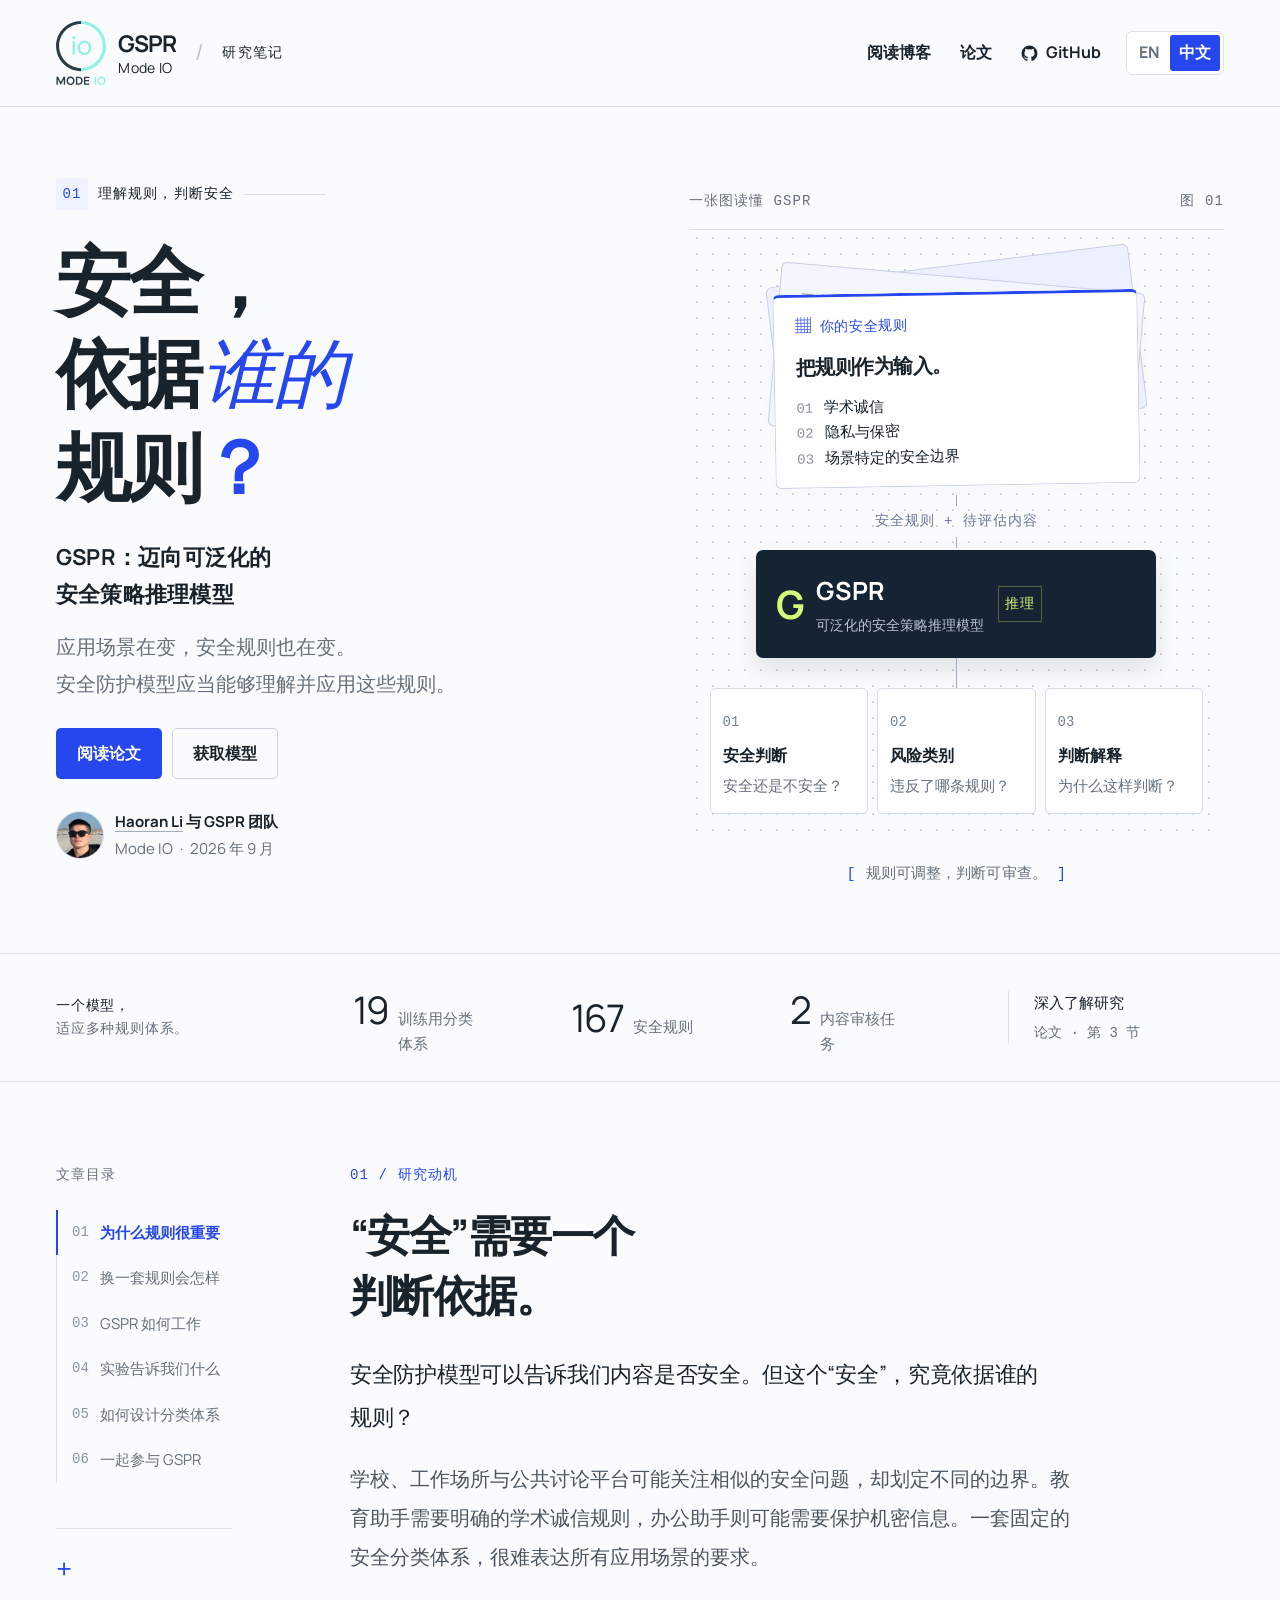
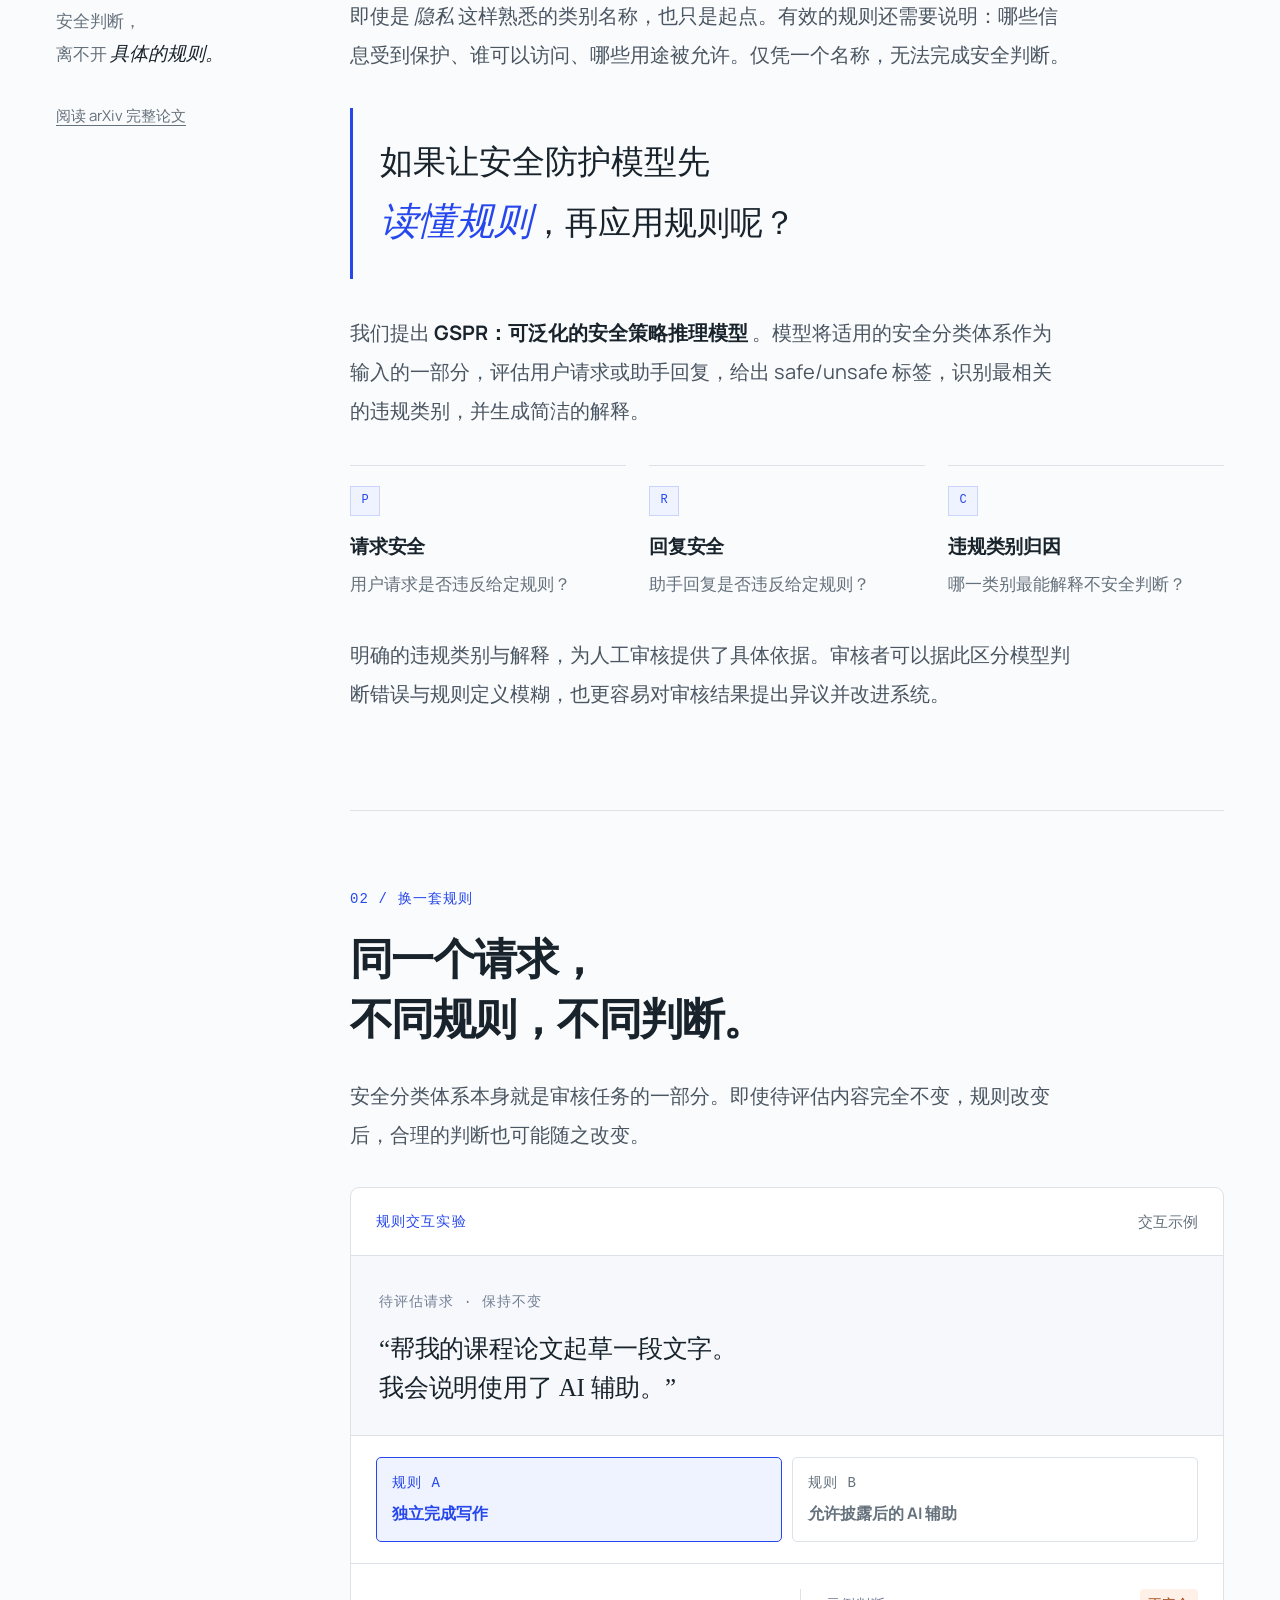
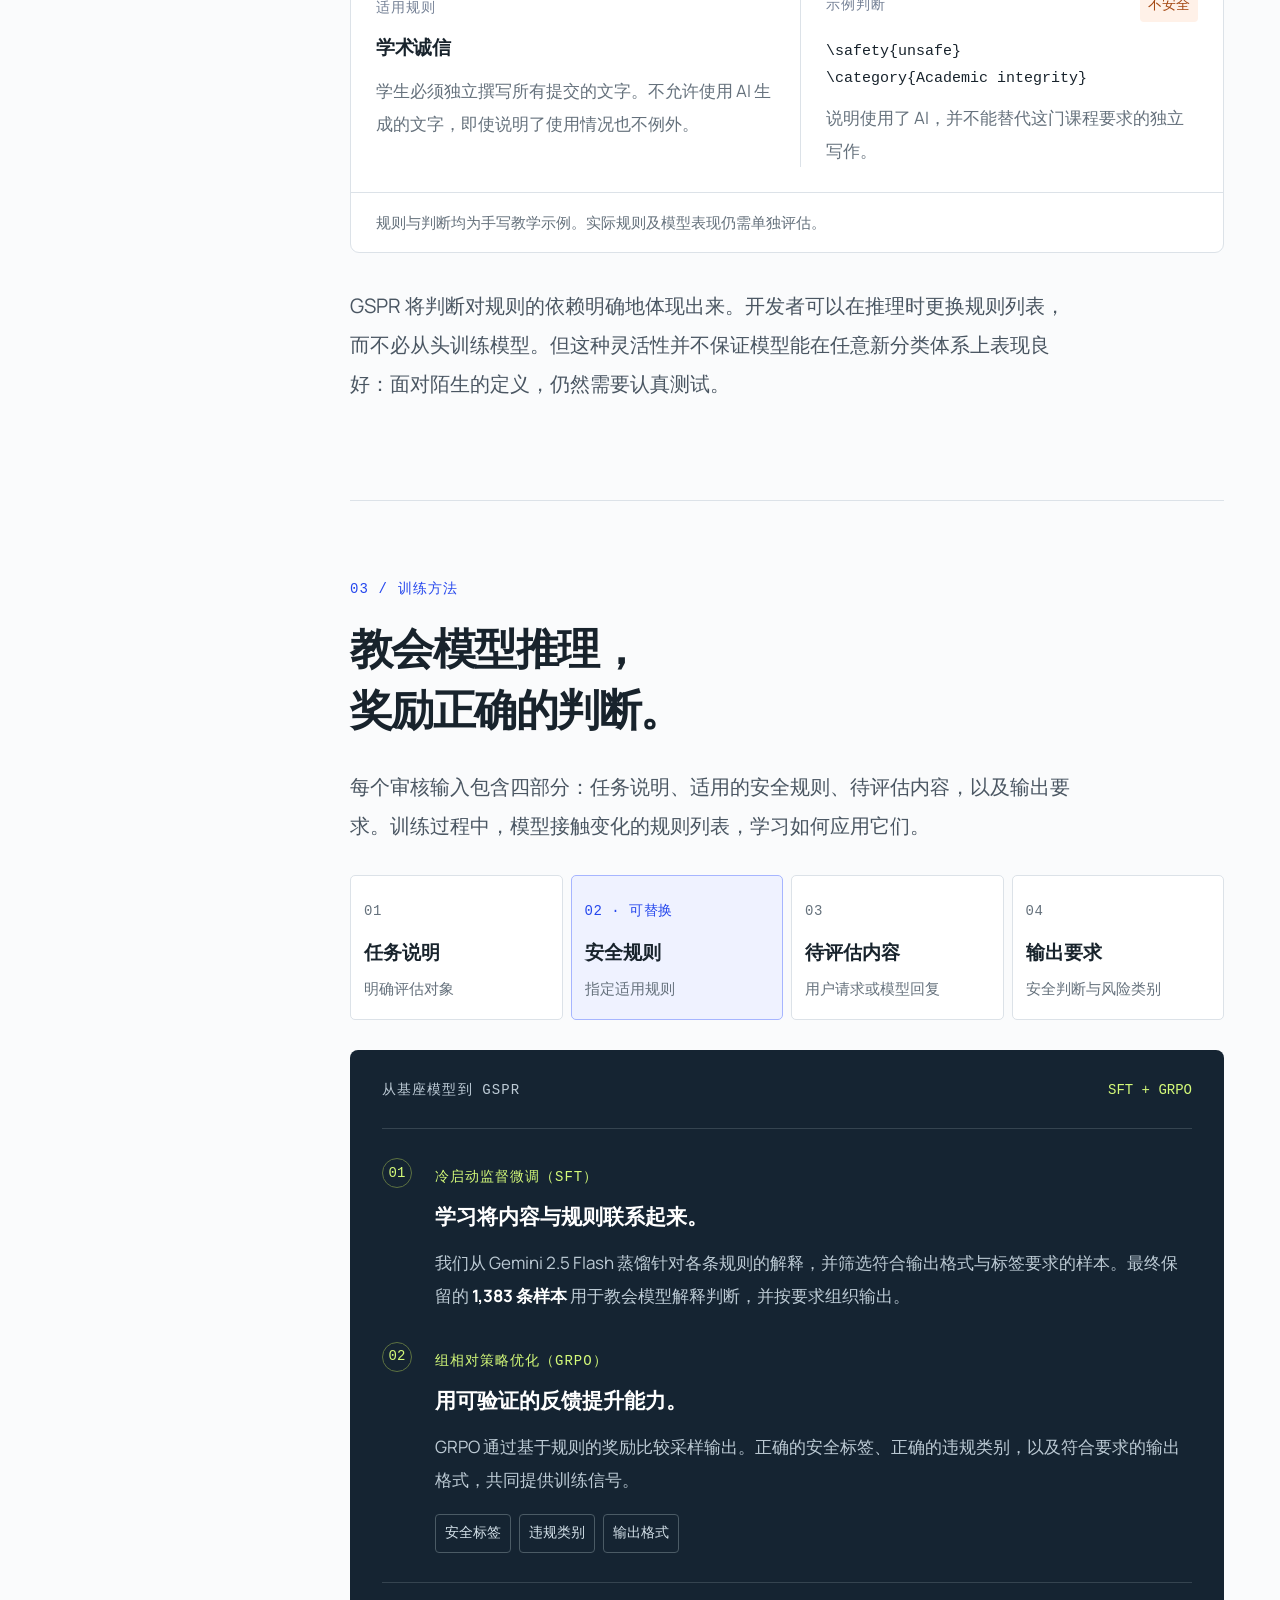
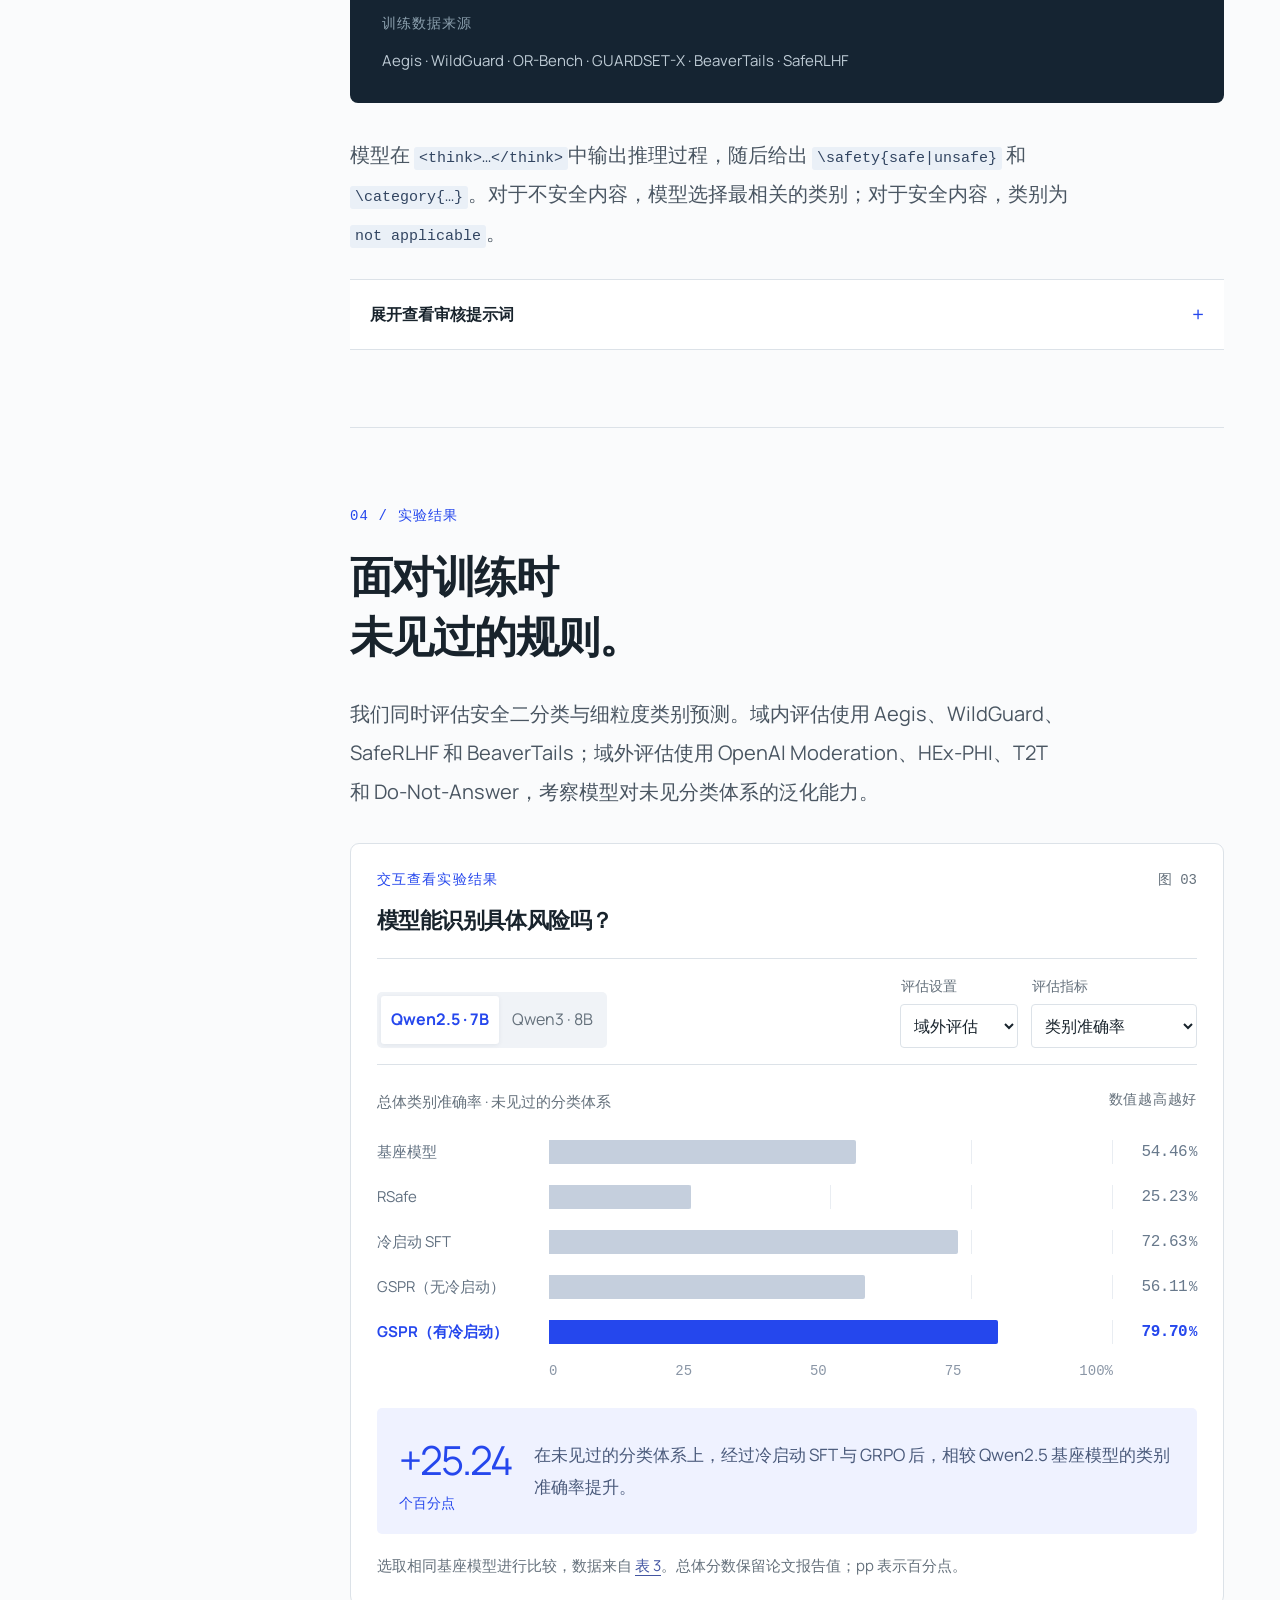
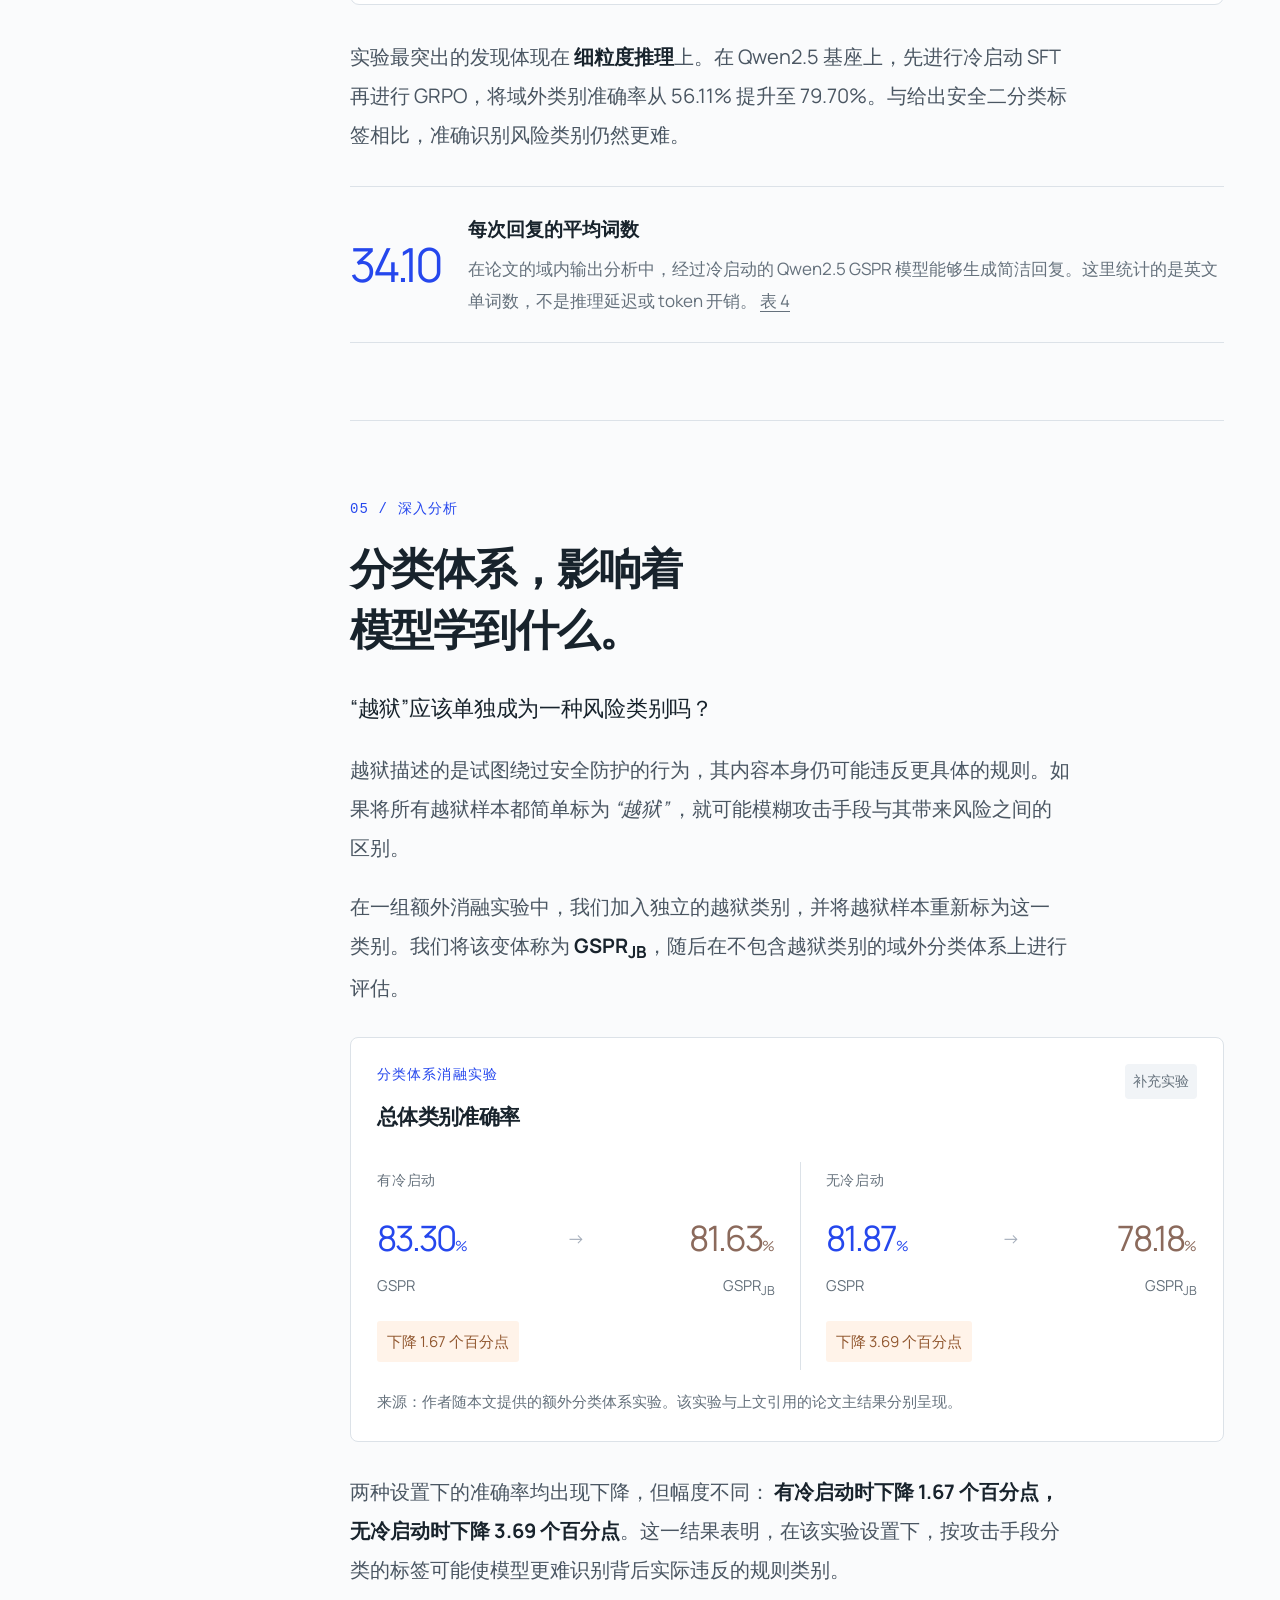
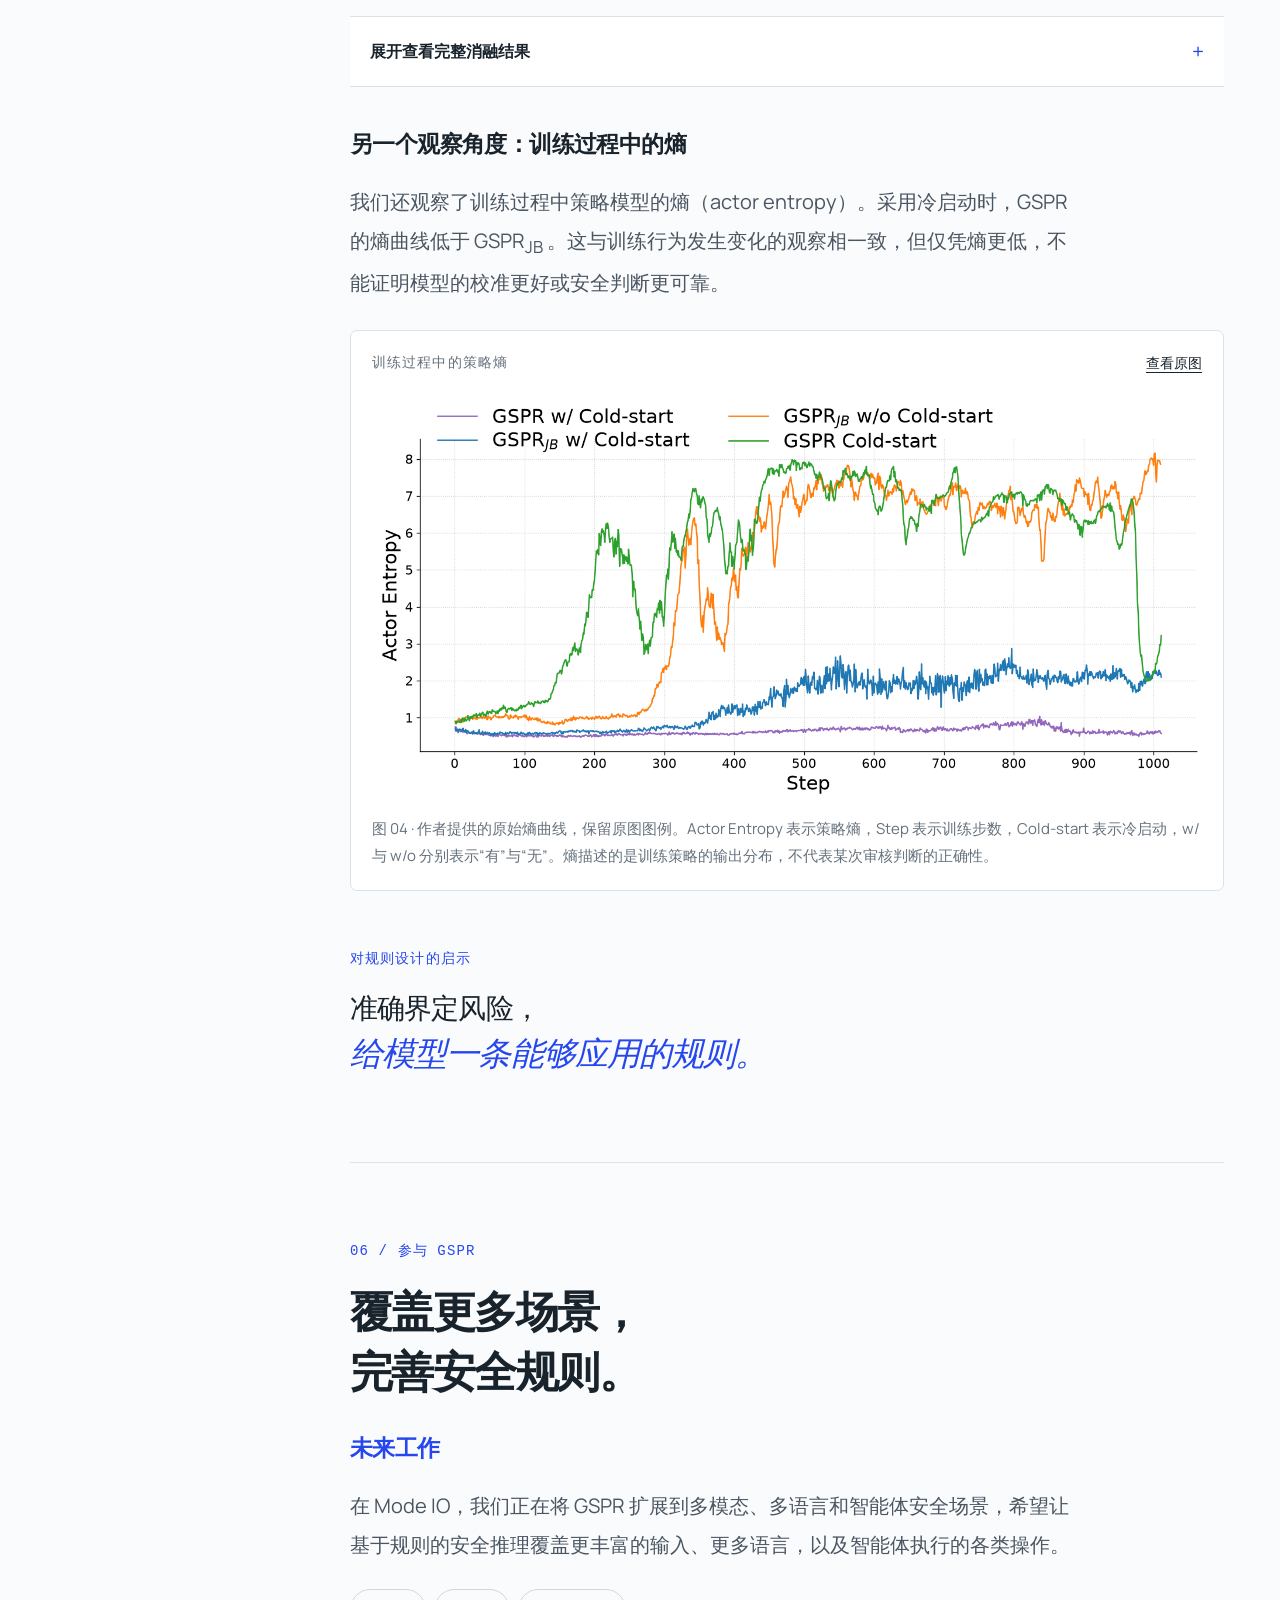
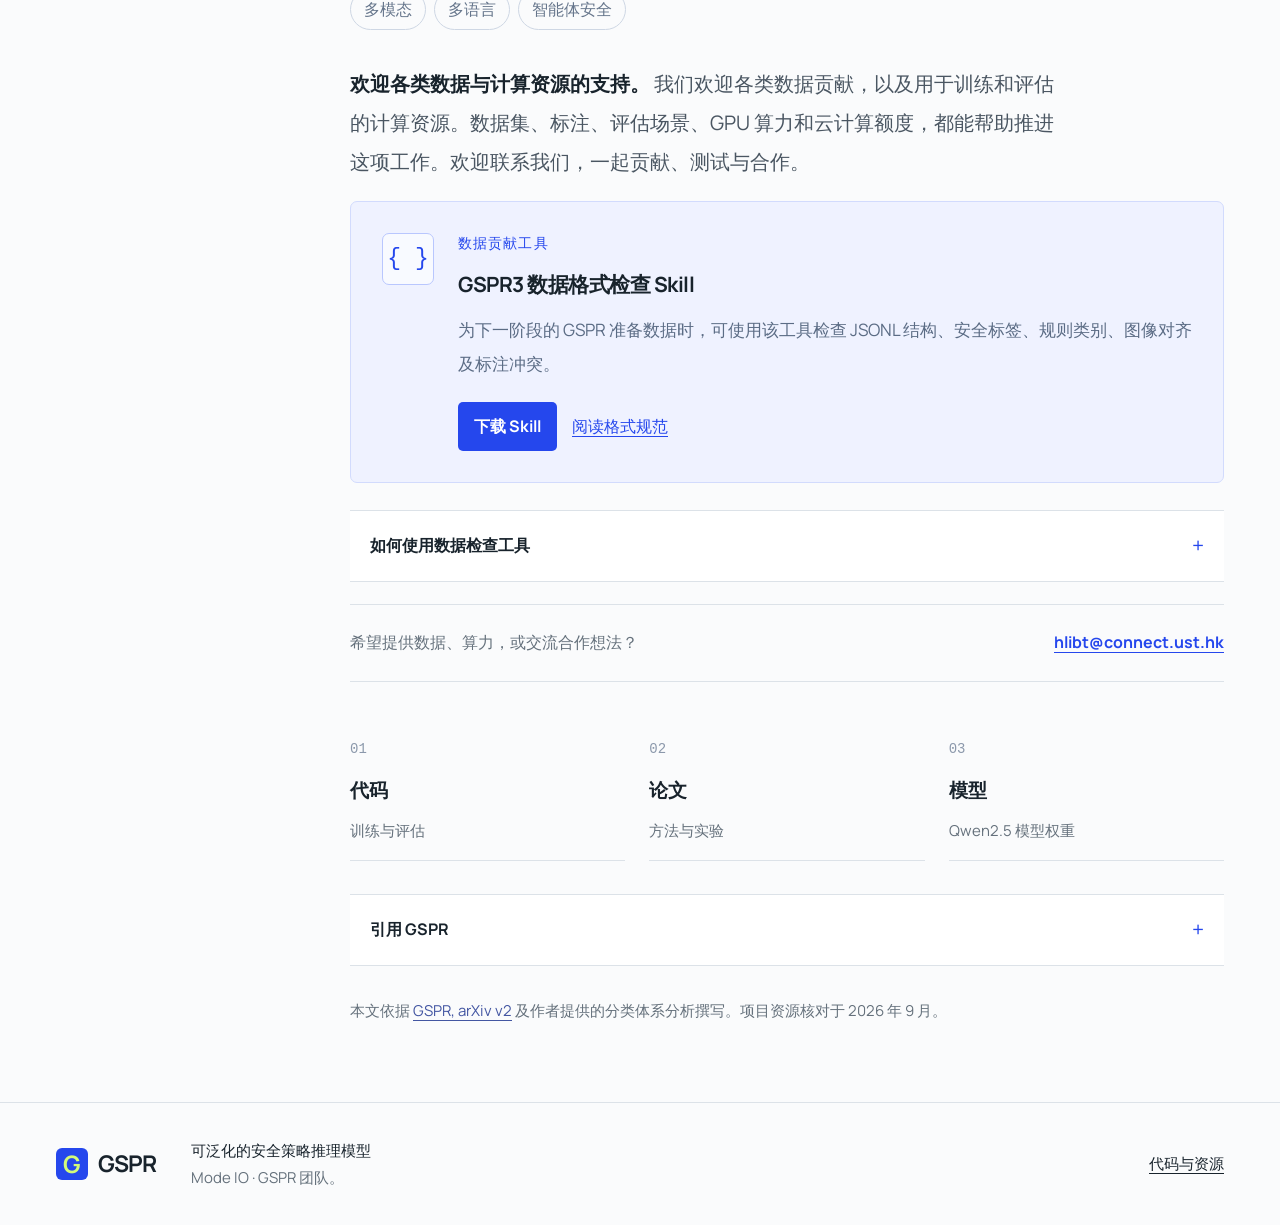
==== commit 10eed8d1: "Update web page for blog writing" ====
--- a/docs/zh.html
+++ b/docs/zh.html
@@ -20,7 +20,7 @@
   <div class="reading-progress" aria-hidden="true"><span id="reading-progress"></span></div>
   <header class="site-header">
     <div class="header-inner">
-      <a class="brand" href="#top" aria-label="GSPR 首页"><span class="brand-mark" aria-hidden="true">G</span>GSPR<span class="brand-separator">/</span><span class="brand-detail">研究笔记</span></a>
+      <a class="brand company-brand" href="#top" aria-label="Mode IO · GSPR 首页"><img class="company-logo" src="assets/mode-io-logo.svg" width="309" height="394" alt="Mode IO 标志"><span class="brand-copy"><span>GSPR</span><span class="brand-company">Mode IO</span></span><span class="brand-separator">/</span><span class="brand-detail">研究笔记</span></a>
       <div class="header-actions"><nav aria-label="主导航"><a href="#story">阅读博客</a><a href="https://arxiv.org/abs/2509.24418" target="_blank" rel="noopener noreferrer">论文</a><a class="nav-github" href="https://github.com/HKUST-KnowComp/GSPR" target="_blank" rel="noopener noreferrer"><svg viewbox="0 0 24 24" aria-hidden="true"><path fill="currentColor" d="M12 .8a11.2 11.2 0 0 0-3.54 21.83c.56.1.76-.24.76-.54v-2.1c-3.13.68-3.79-1.33-3.79-1.33-.51-1.29-1.25-1.63-1.25-1.63-1.02-.7.08-.69.08-.69 1.13.08 1.72 1.16 1.72 1.16 1 1.71 2.62 1.22 3.27.93.1-.72.39-1.22.71-1.5-2.5-.28-5.12-1.25-5.12-5.56 0-1.23.44-2.24 1.15-3.03-.12-.28-.5-1.43.1-2.98 0 0 .94-.3 3.08 1.15a10.7 10.7 0 0 1 5.61 0c2.14-1.45 3.08-1.15 3.08-1.15.61 1.55.23 2.7.11 2.98.71.79 1.14 1.8 1.14 3.03 0 4.32-2.63 5.27-5.14 5.55.4.35.76 1.03.76 2.08v3.09c0 .3.2.65.77.54A11.2 11.2 0 0 0 12 .8Z"></path></svg><span>GitHub</span></a></nav><div class="language-switch" role="group" aria-label="语言选择"><a class="language-option" href="index.html" lang="en" hreflang="en" aria-label="Switch to English">EN</a><a class="language-option" href="zh.html" lang="zh-CN" hreflang="zh-CN" aria-label="阅读中文版" aria-current="page">中文</a></div></div>
     </div>
   </header>
@@ -32,7 +32,7 @@
         <p class="hero-subtitle">GSPR：迈向可泛化的<br>安全策略推理模型</p>
         <p class="hero-description">应用场景在变，安全规则也在变。<br>安全防护模型应当能够理解并应用这些规则。</p>
         <div class="hero-actions"><a class="button primary" href="https://arxiv.org/abs/2509.24418" target="_blank" rel="noopener noreferrer">阅读论文</a><a class="button secondary" href="https://huggingface.co/teapotlid/GSPR_Qwen2.5" target="_blank" rel="noopener noreferrer">获取模型</a></div>
-        <div class="hero-byline"><span class="byline-mark">G</span><span><strong>Haoran Li 与 GSPR 团队</strong><br>香港科技大学 KnowComp <span class="meta-dot">·</span> 2026 年 9 月</span></div>
+        <div class="hero-byline"><a class="author-avatar" href="https://teapotliid.github.io/" target="_blank" rel="noopener noreferrer" aria-label="访问 Haoran Li 的个人主页"><img src="assets/haoran-li.jpg" width="4096" height="3072" alt="Haoran Li" decoding="async"></a><span><strong><a class="author-link" href="https://teapotliid.github.io/" target="_blank" rel="noopener noreferrer">Haoran Li</a> 与 GSPR 团队</strong><br>Mode IO <span class="meta-dot">·</span> 2026 年 9 月</span></div>
       </div>
       <div class="hero-visual">
         <div class="diagram-caption"><span>一张图读懂 GSPR</span><span>图 01</span></div>
@@ -71,7 +71,7 @@
             <div class="lab-prompt"><span class="code-label">待评估请求 · 保持不变</span><p>“帮我的课程论文起草一段文字。 <br>我会说明使用了 AI 辅助。”</p></div>
             <div class="policy-choices" role="group" aria-label="选择示例课程规则"><button class="policy-choice selected" data-policy="independent" aria-pressed="true"><span>规则 A</span>独立完成写作</button><button class="policy-choice" data-policy="disclosed" aria-pressed="false"><span>规则 B</span>允许披露后的 AI 辅助</button></div>
             <div class="lab-grid"><div class="lab-policy"><span class="code-label">适用规则</span><h3>学术诚信</h3><p id="policy-description">学生必须独立撰写所有提交的文字。不允许使用 AI 生成的文字，即使说明了使用情况也不例外。</p></div><div class="lab-output" aria-live="polite" aria-atomic="true"><div class="output-heading"><span class="code-label">示例判断</span><span id="decision-badge" class="decision-badge unsafe">不安全</span></div><code id="decision-code">\safety{unsafe}<br>\category{Academic integrity}</code><p id="policy-explanation">说明使用了 AI，并不能替代这门课程要求的独立写作。</p></div></div>
-            <p class="lab-disclaimer">规则与判断均为手写教学示例，并非 GSPR 实时推理结果。实际规则及模型表现仍需单独评估。</p>
+            <p class="lab-disclaimer">规则与判断均为手写教学示例。实际规则及模型表现仍需单独评估。</p>
           </div>
           <p>GSPR 将判断对规则的依赖明确地体现出来。开发者可以在推理时更换规则列表，而不必从头训练模型。但这种灵活性并不保证模型能在任意新分类体系上表现良好：面对陌生的定义，仍然需要认真测试。</p>
         </section>
@@ -108,7 +108,7 @@
             </div>
             <div class="chart-axis" aria-hidden="true"><span>0</span><span>25</span><span>50</span><span>75</span><span>100%</span></div>
             <div class="result-insight" aria-live="polite" aria-atomic="true"><strong id="chart-gain">+25.24<span>个百分点</span></strong><p id="chart-insight">在未见过的分类体系上，经过冷启动 SFT 与 GRPO 后，相较 Qwen2.5 基座模型的类别准确率提升。</p></div>
-            <p class="chart-source" id="chart-source">选取相同基座模型进行比较，数据来自 <a href="https://arxiv.org/html/2509.24418v2#S4.T3" target="_blank" rel="noopener noreferrer">表 3</a>。总体分数保留论文报告值；pp 表示百分点。结果反映基准测试表现，并不保证新部署场景的效果。</p>
+            <p class="chart-source" id="chart-source">选取相同基座模型进行比较，数据来自 <a href="https://arxiv.org/html/2509.24418v2#S4.T3" target="_blank" rel="noopener noreferrer">表 3</a>。总体分数保留论文报告值；pp 表示百分点。</p>
           </div>
           <p>实验最突出的发现体现在 <strong>细粒度推理</strong>上。在 Qwen2.5 基座上，先进行冷启动 SFT 再进行 GRPO，将域外类别准确率从 56.11% 提升至 79.70%。与给出安全二分类标签相比，准确识别风险类别仍然更难。</p>
           <div class="evidence-note"><span class="evidence-number">34.10</span><div><strong>每次回复的平均词数</strong><p>在论文的域内输出分析中，经过冷启动的 Qwen2.5 GSPR 模型能够生成简洁回复。这里统计的是英文单词数，不是推理延迟或 token 开销。 <a href="https://arxiv.org/html/2509.24418v2#S4.T4" target="_blank" rel="noopener noreferrer">表 4</a></p></div></div>
@@ -132,20 +132,23 @@
         <section id="join" class="article-section join-section">
           <p class="section-kicker">06 / 参与 GSPR</p>
           <h2>覆盖更多场景，<br>完善安全规则。</h2>
-          <p>我们正在将 GSPR 扩展到智能体安全、多模态输入、多语言环境与领域特定规则。如果你正在研究安全数据，或希望在新的场景中测试模型，欢迎与我们联系。</p>
-          <div class="join-tags"><span>多模态</span><span>多语言</span><span>领域特定规则</span><span>智能体安全</span></div>
+          <h3 class="prose-heading future-heading">未来工作</h3>
+          <p>在 Mode IO，我们正在将 GSPR 扩展到多模态、多语言和智能体安全场景，希望让基于规则的安全推理覆盖更丰富的输入、更多语言，以及智能体执行的各类操作。</p>
+          <div class="join-tags"><span>多模态</span><span>多语言</span><span>智能体安全</span></div>
+          <p><strong>欢迎各类数据与计算资源的支持。</strong> 我们欢迎各类数据贡献，以及用于训练和评估的计算资源。数据集、标注、评估场景、GPU 算力和云计算额度，都能帮助推进这项工作。欢迎联系我们，一起贡献、测试与合作。</p>
           <div class="resource-card"><div class="resource-icon" aria-hidden="true">{ }</div><div><span class="eyebrow">数据贡献工具</span><h3>GSPR3 数据格式检查 Skill</h3><p>为下一阶段的 GSPR 准备数据时，可使用该工具检查 JSONL 结构、安全标签、规则类别、图像对齐及标注冲突。</p><a href="assets/gspr3-format-check.zip" class="button primary" download>下载 Skill</a><a href="assets/gspr3-format-check/SKILL.md" class="text-link" target="_blank" rel="noopener noreferrer">阅读格式规范</a></div></div>
           <details class="figure-details"><summary>如何使用数据检查工具<span class="details-icon" aria-hidden="true">+</span></summary><div class="checker-guide"><p>解压工具包后，在解压所得文件夹的上一级目录运行 Python 检查脚本：</p><div class="code-box"><button class="copy-button" data-copy="checker-command">复制</button><pre id="checker-command">python3 gspr3-format-check/scripts/check_gspr3_jsonl.py \
   incoming.jsonl --mode auto --report incoming.report.json</pre></div><p>训练前请检查并处理报告中的错误。保留原始输入，将修正后的数据另存。该工具用于验证 GSPR3 数据贡献格式，不执行内容审核，也不用于复现原始 GSPR 实验。</p></div></details>
-          <div class="contact-line"><span>希望贡献数据，或有问题交流？</span><a href="mailto:hlibt@connect.ust.hk">hlibt@connect.ust.hk</a></div>
+          <div class="contact-line"><span>希望提供数据、算力，或交流合作想法？</span><a href="mailto:hlibt@connect.ust.hk">hlibt@connect.ust.hk</a></div>
           <div class="resource-links"><a href="https://github.com/HKUST-KnowComp/GSPR" target="_blank" rel="noopener noreferrer"><span>01</span><strong>代码</strong><small>训练与评估</small></a><a href="https://arxiv.org/abs/2509.24418" target="_blank" rel="noopener noreferrer"><span>02</span><strong>论文</strong><small>方法与实验</small></a><a href="https://huggingface.co/teapotlid/GSPR_Qwen2.5" target="_blank" rel="noopener noreferrer"><span>03</span><strong>模型</strong><small>Qwen2.5 模型权重</small></a></div>
           <details class="figure-details citation-details"><summary>引用 GSPR<span class="details-icon" aria-hidden="true">+</span></summary><div class="code-box"><button class="copy-button" data-copy="citation">复制 BibTeX</button><pre id="citation">@misc{li2025gspr,
-  title = {GSPR: Aligning LLM Safeguards as Generalizable Safety Policy Reasoners},
+  title = {{GSPR}: Aligning {LLM} Safeguards as Generalizable Safety Policy Reasoners},
   author = {Haoran Li and Jingru Zeng and Yulin Chen and Huihao Jing and Wenbin Hu and Hao Peng and Haochen Shi and Xi Yang and Ziqian Zeng and Sirui Han and Yangqiu Song},
   year = {2025},
   eprint = {2509.24418},
   archivePrefix = {arXiv},
   primaryClass = {cs.CR},
+  doi = {10.48550/arXiv.2509.24418},
   url = {https://arxiv.org/abs/2509.24418}
 }</pre></div></details>
           <p class="article-colophon">本文依据 <a href="https://arxiv.org/html/2509.24418v2" target="_blank" rel="noopener noreferrer">GSPR, arXiv v2</a> 及作者提供的分类体系分析撰写。项目资源核对于 2026 年 9 月。</p>
@@ -153,7 +156,7 @@
       </article>
     </div>
   </main>
-  <footer class="site-footer page-width"><a class="brand" href="#top"><span class="brand-mark" aria-hidden="true">G</span>GSPR</a><p>可泛化的安全策略推理模型<br><span>GSPR 团队的研究项目。</span></p><a href="https://github.com/HKUST-KnowComp/GSPR" target="_blank" rel="noopener noreferrer">代码与资源</a></footer>
+  <footer class="site-footer page-width"><a class="brand" href="#top"><span class="brand-mark" aria-hidden="true">G</span>GSPR</a><p>可泛化的安全策略推理模型<br><span>Mode IO · GSPR 团队。</span></p><a href="https://github.com/HKUST-KnowComp/GSPR" target="_blank" rel="noopener noreferrer">代码与资源</a></footer>
   <div class="toast" id="toast" role="status" aria-live="polite"></div>
 </body>
 </html>
--- a/docs/styles.css
+++ b/docs/styles.css
@@ -1,7 +1,7 @@
 @font-face{font-family:Manrope;src:url('assets/manrope-regular.ttf') format('truetype');font-weight:400;font-display:swap}
 @font-face{font-family:Manrope;src:url('assets/manrope-bold.ttf') format('truetype');font-weight:600 800;font-display:swap}
 :root{--paper:#fafbfc;--white:#fff;--ink:#18232c;--muted:#65717c;--line:#dce2e8;--blue:#2547ed;--blue-dark:#1633c5;--blue-light:#eff2ff;--lime:#d4fa79;--navy:#152432;--serif:Georgia,'Times New Roman',serif;--sans:Manrope,-apple-system,BlinkMacSystemFont,'Segoe UI',Arial,sans-serif;--mono:'SFMono-Regular',Consolas,'Liberation Mono',monospace}
-*{box-sizing:border-box}html{scroll-behavior:smooth;scroll-padding-top:110px}body{margin:0;background:var(--paper);color:var(--ink);font-family:var(--sans);-webkit-font-smoothing:antialiased;font-size:1rem}a{color:inherit;text-underline-offset:4px}button,a{-webkit-tap-highlight-color:transparent}button,input,select{font:inherit}button{cursor:pointer}button:disabled{cursor:default}button:focus-visible,a:focus-visible,summary:focus-visible,select:focus-visible,[tabindex]:focus-visible{outline:3px solid var(--blue);outline-offset:5px}::selection{background:var(--lime);color:var(--ink)}.page-width{max-width:1320px;margin-inline:auto;padding-inline:56px}.blue{color:var(--blue)}.skip-link{position:fixed;top:-80px;left:20px;background:var(--ink);color:#fff;padding:16px;z-index:100}.skip-link:focus{top:15px}.reading-progress{position:fixed;top:0;left:0;width:100%;height:3px;z-index:60}.reading-progress span{display:block;width:0;height:100%;background:var(--blue)}.site-header{position:sticky;top:0;background:rgba(250,251,252,.94);backdrop-filter:blur(16px);z-index:50;border-bottom:1px solid var(--line)}.header-inner{max-width:1320px;margin:auto;padding:21px 56px;display:flex;align-items:center;justify-content:space-between;gap:20px}.brand{display:inline-flex;align-items:center;gap:10px;text-decoration:none;font-size:1.4375rem;font-weight:800;letter-spacing:-1px;white-space:nowrap}.brand-mark{display:grid;place-items:center;width:32px;height:32px;color:var(--lime);background:var(--blue);font-size:1.5rem;line-height:1;border-radius:6px;letter-spacing:-2px;padding-right:2px}.brand-separator{font-size:1.375rem;color:#bac1cb;font-weight:400;margin:0 7px}.brand-detail{font-family:var(--mono);font-size:0.6875rem;font-weight:400;letter-spacing:1.3px}.site-header nav{display:flex;align-items:center;gap:29px;font-size:0.8125rem;font-weight:600}.site-header nav a{text-decoration:none}.site-header nav a:hover{color:var(--blue)}.nav-github{display:flex;align-items:center;gap:8px}.nav-github svg{width:17px;height:17px}.hero{display:grid;grid-template-columns:1.06fr 1fr;gap:65px;padding-top:71px;padding-bottom:65px}.eyebrow{font:0.6875rem/1.5 var(--mono);letter-spacing:1.6px;display:flex;align-items:center;gap:10px}.edition{display:inline-grid;place-items:center;color:var(--blue);background:var(--blue-light);width:25px;height:25px;font-size:0.625rem}.edition-line{height:1px;background:var(--line);flex:1;max-width:82px}.hero h1{font-size:clamp(3.75rem,6.3vw,5.3125rem);font-weight:600;line-height:1.045;letter-spacing:-5.5px;margin:24px 0 27px}.hero h1 em{font-family:var(--serif);font-weight:400;color:var(--blue);letter-spacing:-4px}.hero-subtitle{font-size:1.25rem;font-weight:600;line-height:1.55;letter-spacing:-.45px;margin:0 0 16px}.hero-description{font-size:0.9375rem;line-height:1.75;color:var(--muted);margin:0 0 26px}.hero-actions{display:flex;flex-wrap:wrap;gap:10px}.button{display:inline-flex;align-items:center;justify-content:center;min-height:45px;padding:12px 20px;gap:8px;border:1px solid transparent;border-radius:5px;font-size:0.8125rem;font-weight:700;line-height:1.4;text-decoration:none;transition:background .2s,transform .2s}.button:hover{transform:translateY(-2px)}.primary{background:var(--blue);color:white}.primary:hover{background:var(--blue-dark)}.secondary{background:transparent;border-color:#ccd3dc;color:var(--ink)}.secondary:hover{background:#eef1f5}.hero-byline{display:flex;align-items:center;gap:11px;margin-top:29px;font-size:0.6875rem;line-height:1.9;color:var(--muted)}.hero-byline strong{font-weight:600;color:var(--ink)}.byline-mark{width:32px;height:32px;border:1px solid var(--line);border-radius:50%;display:grid;place-items:center;font-family:var(--serif);font-style:italic;font-size:1.3125rem;color:var(--blue)}.meta-dot{margin:0 4px}.hero-visual{align-self:center;padding-top:12px}.diagram-caption{display:flex;justify-content:space-between;font:0.625rem/1.5 var(--mono);letter-spacing:1.1px;color:var(--muted);padding-bottom:17px;border-bottom:1px solid var(--line)}.policy-diagram{padding:35px 21px 27px;position:relative;background-image:radial-gradient(#cbd2e0 .8px,transparent .8px);background-size:16px 16px}.policy-stack{position:relative;height:206px;max-width:365px;margin:auto}.policy-sheet{position:absolute;border:1px solid #c9d0e3;border-radius:6px;background:#fff;padding:17px 21px;width:100%;box-shadow:0 4px 18px #12233204}.sheet-back{top:0;transform:rotate(-7deg);background:#ecf0ff;height:166px;color:#7680a9}.sheet-mid{top:12px;transform:rotate(5deg);background:#f4f6ff;height:165px;color:#7680a9}.sheet-back>span,.sheet-mid>span{font:0.625rem var(--mono);letter-spacing:1px}.sheet-back i,.sheet-mid i{display:block;width:55%;height:5px;background:#dbe1f2;margin:14px 0}.sheet-front{top:27px;transform:rotate(-1deg);border-top:3px solid var(--blue)}.sheet-top{display:flex;gap:8px;align-items:center;font:0.625rem var(--mono);letter-spacing:.7px;color:var(--blue)}.mini-grid{font-size:1rem}.sheet-front b{display:block;font-size:1.125rem;letter-spacing:-.5px;margin:12px 0}.policy-item{display:flex;gap:11px;font-size:0.6875rem;line-height:1.95}.policy-item>span{font-family:var(--mono);font-size:0.5625rem;color:#8792a5}.connector{display:flex;justify-content:center;align-items:center;gap:10px;position:relative}.connector-one{height:48px;flex-direction:column;gap:4px}.connector span{width:1px;background:#9daacd;height:11px}.connector small{font:0.5rem var(--mono);letter-spacing:1px;color:#697898}.reasoner{background:var(--navy);color:white;display:flex;align-items:center;gap:14px;max-width:400px;margin:auto;padding:21px 20px;border-radius:7px;box-shadow:0 10px 25px #102d4820}.reasoner-icon{color:var(--lime);font-size:2.4375rem;font-weight:800;letter-spacing:-3px;line-height:1}.reasoner b{font-size:1.5625rem;letter-spacing:.7px}.reasoner div>span{display:block;font-size:0.5625rem;color:#b8c4d5;margin-top:3px}.reasoner-tag{margin-left:auto;color:var(--lime);font:0.5rem var(--mono);letter-spacing:1px;border:1px solid #536541;padding:6px}.connector-two{height:30px}.connector-two span{height:30px}.outputs{display:grid;grid-template-columns:repeat(3,1fr);gap:9px}.outputs>div{position:relative;padding:14px 12px;background:#fff;border:1px solid #d6dcea;border-radius:5px}.output-number{font:0.5625rem var(--mono);color:#71829b}.outputs b{display:block;margin:8px 0 5px;font-size:0.75rem}.outputs small{font-size:0.5625rem;color:var(--muted)}.visual-footnote{padding-top:18px;text-align:center;font-size:0.6875rem;letter-spacing:.1px;color:var(--muted)}.bracket{font-family:var(--mono);color:var(--blue);padding:0 7px}.fact-strip{display:grid;grid-template-columns:1.4fr 1fr 1fr 1fr 1.1fr;align-items:center;gap:22px;border-top:1px solid var(--line);border-bottom:1px solid var(--line);padding-top:25px;padding-bottom:25px}.fact-heading{font:0.625rem/1.7 var(--mono);letter-spacing:.8px}.fact-heading>span{color:var(--muted)}.fact-strip>div:not(:first-child){display:flex;align-items:baseline;gap:10px}.fact-strip strong{font-size:2.375rem;font-weight:500;letter-spacing:-2px}.fact-strip div>span:not(.fact-heading>span){font-size:0.625rem;color:var(--muted);max-width:76px;line-height:1.5}.fact-strip>a{font-size:0.6875rem;text-decoration:none;border-left:1px solid var(--line);padding-left:25px}.fact-strip>a>span{display:block;font:0.5625rem var(--mono);color:var(--muted);margin-top:6px}.article-layout{display:grid;grid-template-columns:225px minmax(0,1fr);gap:69px;padding-top:82px}.contents-inner{position:sticky;top:115px}.contents .eyebrow{font-size:0.625rem;color:var(--muted);margin:0 0 23px}.contents nav{display:flex;flex-direction:column;border-left:1px solid var(--line)}.contents nav a{display:flex;gap:11px;padding:10px 0 10px 14px;font-size:0.6875rem;text-decoration:none;color:var(--muted);border-left:2px solid transparent;margin-left:-1px}.contents nav a>span{font:0.5625rem/1.8 var(--mono);color:#8a96a6}.contents nav a.active{color:var(--blue);border-color:var(--blue);font-weight:700}.contents nav a:hover{color:var(--blue)}.sidebar-note{margin-top:45px;border-top:1px solid var(--line);padding-top:25px;max-width:176px}.small-cross{font-size:1.75rem;line-height:1;color:var(--blue)}.sidebar-note p{font-size:0.8125rem;line-height:1.75;color:var(--muted)}.sidebar-note em{font-family:var(--serif);font-size:1rem;color:var(--ink)}.sidebar-paper{display:inline-block;font-size:0.625rem;color:var(--muted);margin-top:15px}.article-section{padding-bottom:77px;margin-bottom:77px;border-bottom:1px solid var(--line);scroll-margin-top:100px}.section-kicker{font:0.625rem/1.5 var(--mono);letter-spacing:1.7px;color:var(--blue);margin:0 0 18px}.article-section h2{font-size:2.6875rem;line-height:1.18;letter-spacing:-1.8px;font-weight:600;margin:0 0 28px;max-width:740px}.article-section>p:not(.section-kicker),.prose p{font-size:1rem;line-height:1.95;color:#4a5662;margin:20px 0;max-width:720px}.article-section>p.lead{font-size:1.25rem;line-height:1.65;color:var(--ink);letter-spacing:-.3px}.article-section strong{font-weight:700;color:var(--ink)}.article-section blockquote{font-size:2.0625rem;line-height:1.45;letter-spacing:-.7px;margin:34px 0;padding:25px 0 25px 27px;border-left:3px solid var(--blue);color:var(--ink)}.article-section blockquote em{font-family:var(--serif);color:var(--blue);font-size:2.375rem;font-weight:400}.task-grid{display:grid;grid-template-columns:repeat(3,1fr);gap:23px;margin:35px 0}.task-grid>div{border-top:1px solid var(--line);padding-top:20px}.task-icon{display:grid;place-items:center;width:30px;height:30px;border:1px solid #cbd4fa;color:var(--blue);font-family:var(--mono);font-size:0.75rem;background:var(--blue-light)}.task-grid h3{font-size:0.875rem;letter-spacing:-.2px;margin:16px 0 8px}.task-grid p{font-size:0.75rem;line-height:1.8;color:var(--muted);margin:0}.site-footer{border-top:1px solid var(--line);padding-block:34px;display:flex;align-items:center;gap:35px}.site-footer p{font-size:0.6875rem;line-height:1.8;margin:0}.site-footer p span{color:var(--muted)}.site-footer>a:last-child{margin-left:auto;font-size:0.6875rem}.toast{position:fixed;bottom:24px;left:50%;transform:translate(-50%,15px);background:var(--navy);color:white;font-size:0.8125rem;padding:13px 20px;border-radius:6px;opacity:0;pointer-events:none;transition:opacity .2s,transform .2s;z-index:80}.toast.visible{opacity:1;transform:translate(-50%,0)}
+*{box-sizing:border-box}html{scroll-behavior:smooth;scroll-padding-top:110px}body{margin:0;background:var(--paper);color:var(--ink);font-family:var(--sans);-webkit-font-smoothing:antialiased;font-size:1rem}a{color:inherit;text-underline-offset:4px}button,a{-webkit-tap-highlight-color:transparent}button,input,select{font:inherit}button{cursor:pointer}button:disabled{cursor:default}button:focus-visible,a:focus-visible,summary:focus-visible,select:focus-visible,[tabindex]:focus-visible{outline:3px solid var(--blue);outline-offset:5px}::selection{background:var(--lime);color:var(--ink)}.page-width{max-width:1320px;margin-inline:auto;padding-inline:56px}.blue{color:var(--blue)}.skip-link{position:fixed;top:-80px;left:20px;background:var(--ink);color:#fff;padding:16px;z-index:100}.skip-link:focus{top:15px}.reading-progress{position:fixed;top:0;left:0;width:100%;height:3px;z-index:60}.reading-progress span{display:block;width:0;height:100%;background:var(--blue)}.site-header{position:sticky;top:0;background:rgba(250,251,252,.94);backdrop-filter:blur(16px);z-index:50;border-bottom:1px solid var(--line)}.header-inner{max-width:1320px;margin:auto;padding:21px 56px;display:flex;align-items:center;justify-content:space-between;gap:20px}.brand{display:inline-flex;align-items:center;gap:10px;text-decoration:none;font-size:1.4375rem;font-weight:800;letter-spacing:-1px;white-space:nowrap}.brand-mark{display:grid;place-items:center;width:32px;height:32px;color:var(--lime);background:var(--blue);font-size:1.5rem;line-height:1;border-radius:6px;letter-spacing:-2px;padding-right:2px}.brand-separator{font-size:1.375rem;color:#bac1cb;font-weight:400;margin:0 7px}.brand-detail{font-family:var(--mono);font-size:0.6875rem;font-weight:400;letter-spacing:1.3px}.site-header nav{display:flex;align-items:center;gap:29px;font-size:0.8125rem;font-weight:600}.site-header nav a{text-decoration:none}.site-header nav a:hover{color:var(--blue)}.nav-github{display:flex;align-items:center;gap:8px}.nav-github svg{width:17px;height:17px}.hero{display:grid;grid-template-columns:1.06fr 1fr;gap:65px;padding-top:71px;padding-bottom:65px}.eyebrow{font:0.6875rem/1.5 var(--mono);letter-spacing:1.6px;display:flex;align-items:center;gap:10px}.edition{display:inline-grid;place-items:center;color:var(--blue);background:var(--blue-light);width:25px;height:25px;font-size:0.625rem}.edition-line{height:1px;background:var(--line);flex:1;max-width:82px}.hero h1{font-size:clamp(3.75rem,6.3vw,5.3125rem);font-weight:600;line-height:1.045;letter-spacing:-5.5px;margin:24px 0 27px}.hero h1 em{font-family:var(--serif);font-weight:400;color:var(--blue);letter-spacing:-4px}.hero-subtitle{font-size:1.25rem;font-weight:600;line-height:1.55;letter-spacing:-.45px;margin:0 0 16px}.hero-description{font-size:0.9375rem;line-height:1.75;color:var(--muted);margin:0 0 26px}.hero-actions{display:flex;flex-wrap:wrap;gap:10px}.button{display:inline-flex;align-items:center;justify-content:center;min-height:45px;padding:12px 20px;gap:8px;border:1px solid transparent;border-radius:5px;font-size:0.8125rem;font-weight:700;line-height:1.4;text-decoration:none;transition:background .2s,transform .2s}.button:hover{transform:translateY(-2px)}.primary{background:var(--blue);color:white}.primary:hover{background:var(--blue-dark)}.secondary{background:transparent;border-color:#ccd3dc;color:var(--ink)}.secondary:hover{background:#eef1f5}.hero-byline{display:flex;align-items:center;gap:11px;margin-top:29px;font-size:0.6875rem;line-height:1.9;color:var(--muted)}.hero-byline strong{font-weight:600;color:var(--ink)}.author-avatar{position:relative;display:block;width:3rem;height:3rem;flex-shrink:0;border:1px solid var(--line);border-radius:50%;overflow:hidden;background:#e9f0f6}.author-avatar img{position:absolute;display:block;width:400%;height:300%;max-width:none;left:-224%;top:-94%}.meta-dot{margin:0 4px}.hero-visual{align-self:center;padding-top:12px}.diagram-caption{display:flex;justify-content:space-between;font:0.625rem/1.5 var(--mono);letter-spacing:1.1px;color:var(--muted);padding-bottom:17px;border-bottom:1px solid var(--line)}.policy-diagram{padding:35px 21px 27px;position:relative;background-image:radial-gradient(#cbd2e0 .8px,transparent .8px);background-size:16px 16px}.policy-stack{position:relative;height:206px;max-width:365px;margin:auto}.policy-sheet{position:absolute;border:1px solid #c9d0e3;border-radius:6px;background:#fff;padding:17px 21px;width:100%;box-shadow:0 4px 18px #12233204}.sheet-back{top:0;transform:rotate(-7deg);background:#ecf0ff;height:166px;color:#7680a9}.sheet-mid{top:12px;transform:rotate(5deg);background:#f4f6ff;height:165px;color:#7680a9}.sheet-back>span,.sheet-mid>span{font:0.625rem var(--mono);letter-spacing:1px}.sheet-back i,.sheet-mid i{display:block;width:55%;height:5px;background:#dbe1f2;margin:14px 0}.sheet-front{top:27px;transform:rotate(-1deg);border-top:3px solid var(--blue)}.sheet-top{display:flex;gap:8px;align-items:center;font:0.625rem var(--mono);letter-spacing:.7px;color:var(--blue)}.mini-grid{font-size:1rem}.sheet-front b{display:block;font-size:1.125rem;letter-spacing:-.5px;margin:12px 0}.policy-item{display:flex;gap:11px;font-size:0.6875rem;line-height:1.95}.policy-item>span{font-family:var(--mono);font-size:0.5625rem;color:#8792a5}.connector{display:flex;justify-content:center;align-items:center;gap:10px;position:relative}.connector-one{height:48px;flex-direction:column;gap:4px}.connector span{width:1px;background:#9daacd;height:11px}.connector small{font:0.5rem var(--mono);letter-spacing:1px;color:#697898}.reasoner{background:var(--navy);color:white;display:flex;align-items:center;gap:14px;max-width:400px;margin:auto;padding:21px 20px;border-radius:7px;box-shadow:0 10px 25px #102d4820}.reasoner-icon{color:var(--lime);font-size:2.4375rem;font-weight:800;letter-spacing:-3px;line-height:1}.reasoner b{font-size:1.5625rem;letter-spacing:.7px}.reasoner div>span{display:block;font-size:0.5625rem;color:#b8c4d5;margin-top:3px}.reasoner-tag{margin-left:auto;color:var(--lime);font:0.5rem var(--mono);letter-spacing:1px;border:1px solid #536541;padding:6px}.connector-two{height:30px}.connector-two span{height:30px}.outputs{display:grid;grid-template-columns:repeat(3,1fr);gap:9px}.outputs>div{position:relative;padding:14px 12px;background:#fff;border:1px solid #d6dcea;border-radius:5px}.output-number{font:0.5625rem var(--mono);color:#71829b}.outputs b{display:block;margin:8px 0 5px;font-size:0.75rem}.outputs small{font-size:0.5625rem;color:var(--muted)}.visual-footnote{padding-top:18px;text-align:center;font-size:0.6875rem;letter-spacing:.1px;color:var(--muted)}.bracket{font-family:var(--mono);color:var(--blue);padding:0 7px}.fact-strip{display:grid;grid-template-columns:1.4fr 1fr 1fr 1fr 1.1fr;align-items:center;gap:22px;border-top:1px solid var(--line);border-bottom:1px solid var(--line);padding-top:25px;padding-bottom:25px}.fact-heading{font:0.625rem/1.7 var(--mono);letter-spacing:.8px}.fact-heading>span{color:var(--muted)}.fact-strip>div:not(:first-child){display:flex;align-items:baseline;gap:10px}.fact-strip strong{font-size:2.375rem;font-weight:500;letter-spacing:-2px}.fact-strip div>span:not(.fact-heading>span){font-size:0.625rem;color:var(--muted);max-width:76px;line-height:1.5}.fact-strip>a{font-size:0.6875rem;text-decoration:none;border-left:1px solid var(--line);padding-left:25px}.fact-strip>a>span{display:block;font:0.5625rem var(--mono);color:var(--muted);margin-top:6px}.article-layout{display:grid;grid-template-columns:225px minmax(0,1fr);gap:69px;padding-top:82px}.contents-inner{position:sticky;top:115px}.contents .eyebrow{font-size:0.625rem;color:var(--muted);margin:0 0 23px}.contents nav{display:flex;flex-direction:column;border-left:1px solid var(--line)}.contents nav a{display:flex;gap:11px;padding:10px 0 10px 14px;font-size:0.6875rem;text-decoration:none;color:var(--muted);border-left:2px solid transparent;margin-left:-1px}.contents nav a>span{font:0.5625rem/1.8 var(--mono);color:#8a96a6}.contents nav a.active{color:var(--blue);border-color:var(--blue);font-weight:700}.contents nav a:hover{color:var(--blue)}.sidebar-note{margin-top:45px;border-top:1px solid var(--line);padding-top:25px;max-width:176px}.small-cross{font-size:1.75rem;line-height:1;color:var(--blue)}.sidebar-note p{font-size:0.8125rem;line-height:1.75;color:var(--muted)}.sidebar-note em{font-family:var(--serif);font-size:1rem;color:var(--ink)}.sidebar-paper{display:inline-block;font-size:0.625rem;color:var(--muted);margin-top:15px}.article-section{padding-bottom:77px;margin-bottom:77px;border-bottom:1px solid var(--line);scroll-margin-top:100px}.section-kicker{font:0.625rem/1.5 var(--mono);letter-spacing:1.7px;color:var(--blue);margin:0 0 18px}.article-section h2{font-size:2.6875rem;line-height:1.18;letter-spacing:-1.8px;font-weight:600;margin:0 0 28px;max-width:740px}.article-section>p:not(.section-kicker),.prose p{font-size:1rem;line-height:1.95;color:#4a5662;margin:20px 0;max-width:720px}.article-section>p.lead{font-size:1.25rem;line-height:1.65;color:var(--ink);letter-spacing:-.3px}.article-section strong{font-weight:700;color:var(--ink)}.article-section blockquote{font-size:2.0625rem;line-height:1.45;letter-spacing:-.7px;margin:34px 0;padding:25px 0 25px 27px;border-left:3px solid var(--blue);color:var(--ink)}.article-section blockquote em{font-family:var(--serif);color:var(--blue);font-size:2.375rem;font-weight:400}.task-grid{display:grid;grid-template-columns:repeat(3,1fr);gap:23px;margin:35px 0}.task-grid>div{border-top:1px solid var(--line);padding-top:20px}.task-icon{display:grid;place-items:center;width:30px;height:30px;border:1px solid #cbd4fa;color:var(--blue);font-family:var(--mono);font-size:0.75rem;background:var(--blue-light)}.task-grid h3{font-size:0.875rem;letter-spacing:-.2px;margin:16px 0 8px}.task-grid p{font-size:0.75rem;line-height:1.8;color:var(--muted);margin:0}.site-footer{border-top:1px solid var(--line);padding-block:34px;display:flex;align-items:center;gap:35px}.site-footer p{font-size:0.6875rem;line-height:1.8;margin:0}.site-footer p span{color:var(--muted)}.site-footer>a:last-child{margin-left:auto;font-size:0.6875rem}.toast{position:fixed;bottom:24px;left:50%;transform:translate(-50%,15px);background:var(--navy);color:white;font-size:0.8125rem;padding:13px 20px;border-radius:6px;opacity:0;pointer-events:none;transition:opacity .2s,transform .2s;z-index:80}.toast.visible{opacity:1;transform:translate(-50%,0)}
 .policy-lab{background:#fff;border:1px solid var(--line);border-radius:9px;overflow:hidden;margin:33px 0}.lab-topline{display:flex;justify-content:space-between;align-items:center;gap:12px;padding:20px 25px;border-bottom:1px solid var(--line)}.lab-topline .eyebrow{margin:0;color:var(--blue)}.lab-label{font-size:0.6875rem;color:var(--muted)}.lab-prompt{padding:27px 28px;background:#f6f8fc}.code-label{font:0.625rem/1.6 var(--mono);letter-spacing:1px;color:#748095}.lab-prompt p{font-family:var(--serif);font-size:1.5625rem;line-height:1.55;margin:15px 0 0;letter-spacing:-.2px}.policy-choices{display:grid;grid-template-columns:1fr 1fr;padding:21px 25px;gap:10px;border-block:1px solid var(--line)}.policy-choice{border:1px solid var(--line);border-radius:5px;padding:14px 15px;text-align:left;background:white;font-size:0.8125rem;font-weight:600;line-height:1.5;color:var(--muted);transition:background .2s,border .2s}.policy-choice>span{display:block;font:0.5625rem var(--mono);letter-spacing:1px;margin-bottom:6px}.policy-choice.selected{background:var(--blue-light);border-color:var(--blue);color:var(--blue)}.policy-choice:hover{border-color:#9cadff}.lab-grid{display:grid;grid-template-columns:1fr 1fr;gap:26px;padding:25px}.lab-grid h3{font-size:1rem;letter-spacing:-.4px;margin:12px 0}.lab-grid p{font-size:0.8125rem;line-height:1.85;color:var(--muted);margin:9px 0 0}.lab-output{border-left:1px solid var(--line);padding-left:25px}.output-heading{display:flex;align-items:center;justify-content:space-between;gap:10px;flex-wrap:wrap;margin-bottom:16px}.decision-badge{font:0.6875rem var(--mono);border-radius:4px;padding:5px 8px}.decision-badge.unsafe{background:#fff1e8;color:#a44711}.decision-badge.safe{background:#eaf7d4;color:#3b6712}.lab-output>code{font-family:var(--mono);font-size:0.6875rem;line-height:1.9;overflow-wrap:anywhere;display:block;color:var(--ink)}.lab-disclaimer{padding:16px 25px;margin:0;border-top:1px solid var(--line);font-size:0.6875rem;line-height:1.7;color:var(--muted)}.prompt-anatomy{display:grid;grid-template-columns:repeat(4,1fr);gap:8px;margin:30px 0}.prompt-anatomy>div{border:1px solid var(--line);padding:16px 13px;background:white;border-radius:5px}.prompt-anatomy>div.variable{background:var(--blue-light);border-color:#a6b5ff}.prompt-anatomy span{font:0.5625rem var(--mono);letter-spacing:.5px;color:var(--muted)}.prompt-anatomy .variable span{color:var(--blue)}.prompt-anatomy b{display:block;font-size:0.9375rem;margin:14px 0 5px}.prompt-anatomy small{font-size:0.625rem;color:var(--muted)}.training-panel{background:var(--navy);border-radius:8px;margin:28px 0 32px;padding:29px 32px;color:#fff}.training-heading{display:flex;align-items:center;justify-content:space-between;gap:15px;padding-bottom:26px;border-bottom:1px solid #354450}.training-heading .eyebrow{font-size:0.625rem;color:#bdcbd6}.training-mini{font:0.625rem var(--mono);color:var(--lime)}.training-step{display:grid;grid-template-columns:33px 1fr;gap:20px;margin-top:29px}.step-number{width:30px;height:30px;display:grid;place-items:center;border:1px solid #5d7241;border-radius:50%;color:var(--lime);font:0.6875rem var(--mono)}.training-stage{font:0.5625rem/1.6 var(--mono);letter-spacing:1px;color:var(--lime)}.training-step h3{font-size:1.3125rem;letter-spacing:-.5px;font-weight:600;line-height:1.4;margin:10px 0 13px}.training-step p{font-size:0.8125rem;line-height:1.9;color:#bccad4;margin:0}.training-step strong{color:#fff}.reward-tags{display:flex;flex-wrap:wrap;gap:8px;margin-top:18px}.reward-tags>span{font:0.625rem var(--mono);padding:7px 9px;border:1px solid #4b5b65;border-radius:4px;color:#d5e2ea}.training-bottom{border-top:1px solid #354450;margin-top:29px;padding-top:22px}.training-bottom>span{font:0.5625rem var(--mono);letter-spacing:1px;color:#8ca0ae}.training-bottom p{font-size:0.6875rem;line-height:1.8;color:#becbd5;margin:10px 0 0}.article-section>p>code{font:0.75rem var(--mono);background:#eaf0f7;border-radius:3px;padding:3px 5px;overflow-wrap:anywhere;color:#324561}.figure-details{border-block:1px solid var(--line);margin-top:27px;background:#fff}.figure-details summary{list-style:none;cursor:pointer;font-size:0.8125rem;line-height:1.6;font-weight:600;padding:18px 20px;display:flex;align-items:center;justify-content:space-between;gap:15px}.figure-details summary::-webkit-details-marker{display:none}.details-icon{font-size:1.3125rem;font-weight:400;color:var(--blue);transition:transform .2s}.figure-details[open] .details-icon{transform:rotate(45deg)}.figure-details figure{margin:0;padding:0 20px 20px}.figure-details img{width:100%;height:auto;display:block;border:1px solid #edf0f3}.figure-details figcaption,.entropy-figure figcaption{font-size:0.6875rem;line-height:1.8;color:var(--muted);margin-top:14px}.figure-details figcaption a,.chart-source a,.detail-source a,.article-colophon a{color:#4356a2}.results-panel{background:#fff;border:1px solid var(--line);border-radius:9px;margin:32px 0;padding:25px 26px}.results-heading{display:flex;justify-content:space-between;gap:15px;align-items:flex-start}.results-heading .eyebrow{font-size:0.625rem;color:var(--blue)}.results-heading h3{font-size:1.375rem;letter-spacing:-.6px;line-height:1.4;margin:13px 0 23px}.figure-index{font:0.625rem var(--mono);color:var(--muted)}.chart-controls{display:flex;flex-wrap:wrap;align-items:flex-end;gap:13px;border-block:1px solid var(--line);padding:16px 0;margin-bottom:24px}.model-switch{display:flex;background:#f0f3f7;border-radius:5px;padding:4px;align-self:flex-end;margin-right:auto;gap:3px}.model-switch button{background:transparent;border:0;color:var(--muted);font-size:0.6875rem;line-height:1.4;padding:9px 10px;border-radius:3px;white-space:nowrap}.model-switch button.selected{background:#fff;box-shadow:0 1px 5px #152b4312;color:var(--blue);font-weight:700}.chart-controls label{font-size:0.625rem;color:var(--muted)}.chart-controls label>span{display:block;margin:0 0 6px 1px}.chart-controls select{max-width:100%;font-size:0.6875rem;background:white;border:1px solid var(--line);border-radius:4px;min-height:36px;padding:7px 23px 7px 9px;color:var(--ink)}.chart-context{display:flex;justify-content:space-between;gap:12px;font-size:0.6875rem;color:var(--muted);margin-bottom:24px}.chart-context>span:last-child{font:0.5rem/1.8 var(--mono);letter-spacing:.7px;white-space:nowrap}.bar-chart{display:flex;flex-direction:column;gap:18px}.bar-row{display:grid;grid-template-columns:135px 1fr 57px;gap:12px;align-items:center}.bar-label{font-size:0.6875rem;line-height:1.5;color:#617080}.bar-track{height:21px;background:repeating-linear-gradient(to right,#e9edf2 0,#e9edf2 1px,transparent 1px,transparent 25%);border-right:1px solid #e9edf2}.bar-track>span{display:block;height:100%;background:#c5cfdd;border-radius:0 2px 2px 0;transition:width .45s ease,background .3s}.bar-row>b{font:0.75rem var(--mono);letter-spacing:-.5px;text-align:right;font-weight:500;color:#68798c}.bar-row>b>span{font-size:0.5625rem;margin-left:2px}.bar-row.featured .bar-label{color:var(--blue);font-weight:700}.bar-row.featured .bar-track>span{background:var(--blue)}.bar-row.featured>b{color:var(--blue);font-weight:600}.chart-axis{display:flex;justify-content:space-between;margin:15px 69px 25px 147px;font:0.5625rem var(--mono);color:#8a96a6}.result-insight{display:flex;align-items:center;gap:22px;background:var(--blue-light);padding:20px 22px;margin-top:25px;border-radius:5px}.result-insight>strong{color:var(--blue);font-size:2.5rem;letter-spacing:-2px;white-space:nowrap;font-weight:500}.result-insight>strong>span{font-size:1.0625rem;letter-spacing:-.3px;margin-left:4px}.result-insight p{font-size:0.75rem;line-height:1.8;color:#4a5a7b;max-width:320px;margin:0}.chart-source{font-size:0.625rem;line-height:1.85;color:var(--muted);margin:18px 0 0}.evidence-note{display:flex;align-items:center;gap:27px;border-block:1px solid var(--line);padding:26px 0;margin:32px 0 0}.evidence-number{font-size:2.9375rem;color:var(--blue);letter-spacing:-3px;white-space:nowrap;font-weight:500}.evidence-note strong{font-size:0.875rem}.evidence-note p{font-size:0.75rem;line-height:1.85;color:var(--muted);margin:8px 0 0}.ablation-panel{background:#fff;border:1px solid var(--line);border-radius:8px;padding:26px;margin:30px 0}.ablation-head{display:flex;justify-content:space-between;align-items:flex-start;gap:16px}.ablation-head .eyebrow{font-size:0.5625rem;color:var(--blue)}.ablation-head h3{font-size:1.3125rem;font-weight:600;letter-spacing:-.7px;margin:13px 0 29px}.experiment-tag{background:#f1f4f7;color:var(--muted);font-size:0.5625rem;padding:6px 8px;border-radius:4px;white-space:nowrap}.ablation-comparison{display:grid;grid-template-columns:1fr 1fr;gap:25px}.ablation-comparison>div+div{border-left:1px solid var(--line);padding-left:25px}.comparison-label{font:0.5625rem var(--mono);letter-spacing:.8px;color:var(--muted)}.comparison-values{display:flex;align-items:center;justify-content:space-between;gap:10px;margin:16px 0 6px}.comparison-values b{font-size:2.1875rem;font-weight:500;letter-spacing:-2px;color:var(--blue)}.comparison-values b.variant{color:#8b6a5c}.comparison-values b small{font-size:0.875rem;letter-spacing:0}.comparison-symbol{color:#a4adba;font-size:1.125rem}.comparison-models{display:flex;justify-content:space-between;color:var(--muted);font-size:0.6875rem}.drop-label{display:inline-block;font-size:0.6875rem;color:#91572f;background:#fff3e9;padding:7px 10px;margin:18px 0 8px;border-radius:3px}.table-scroll{overflow-x:auto;max-width:100%;margin:0 20px 14px}.ablation-table{border-collapse:collapse;width:100%;font-size:0.6875rem;font-variant-numeric:tabular-nums}.ablation-table caption{text-align:left;font-size:0.6875rem;color:var(--muted);padding-bottom:15px}.ablation-table td,.ablation-table th{padding:14px 12px;border-bottom:1px solid var(--line);text-align:left;white-space:nowrap;font-size:0.625rem}.ablation-table thead th{background:var(--blue-light);font-weight:600}.ablation-table tbody th{font-weight:500}.detail-source{font-size:0.6875rem;color:var(--muted);line-height:1.8;margin:15px 20px 20px}.prose-heading{font-size:1.4375rem;font-weight:600;letter-spacing:-.6px;margin:38px 0 18px}.entropy-figure{margin:28px 0;border:1px solid var(--line);padding:21px;border-radius:7px;background:white}.figure-topline{display:flex;align-items:center;justify-content:space-between;gap:15px;margin-bottom:20px}.figure-topline .eyebrow{font-size:0.5625rem;letter-spacing:.8px;color:var(--muted)}.figure-topline a{font-size:0.625rem;white-space:nowrap}.entropy-figure img{display:block;width:100%;height:auto}.takeaway{padding:29px 0 5px}.takeaway .eyebrow{color:var(--blue);font-size:0.625rem}.takeaway p{font-size:1.75rem;line-height:1.55;letter-spacing:-.9px;margin:15px 0 0}.takeaway p em{font-family:var(--serif);font-size:2.0625rem;color:var(--blue);font-weight:400}.join-section{padding-bottom:0;border-bottom:0}.join-tags{display:flex;flex-wrap:wrap;gap:8px;margin:25px 0 34px}.join-tags span{font-size:0.6875rem;border:1px solid #ced7e4;border-radius:30px;padding:7px 13px;color:#65758b}.resource-card{display:grid;grid-template-columns:52px 1fr;gap:24px;padding:31px;background:var(--blue-light);border:1px solid #d2dbfd;border-radius:7px}.resource-icon{font:1.4375rem var(--mono);display:grid;place-items:center;align-self:flex-start;width:52px;height:52px;color:var(--blue);border:1px solid #b9c7fe;background:#f8faff;border-radius:7px}.resource-card .eyebrow{font-size:0.5625rem;letter-spacing:1px;color:var(--blue)}.resource-card h3{font-size:1.3125rem;letter-spacing:-.5px;margin:12px 0}.resource-card p{font-size:0.8125rem;line-height:1.85;color:#5b6c85;margin:0 0 22px}.resource-card .button{font-size:0.75rem;padding:11px 15px;min-height:41px}.text-link{display:inline-block;font-size:0.6875rem;margin-left:15px;color:var(--blue);margin-top:10px}.checker-guide{padding:0 20px 18px}.checker-guide p{font-size:0.8125rem;line-height:1.9;color:var(--muted)}.code-box{position:relative;background:#f1f4f8;border:1px solid var(--line);border-radius:5px;margin:19px 0}.code-box pre{font:0.6875rem/1.85 var(--mono);white-space:pre-wrap;overflow-wrap:anywhere;padding:52px 18px 20px;margin:0;color:#364962}.copy-button{position:absolute;right:9px;top:9px;border:1px solid #cbd4de;border-radius:4px;color:#53657b;background:white;font-size:0.625rem;padding:6px 10px;min-height:30px}.contact-line{display:flex;justify-content:space-between;gap:20px;padding:25px 0;margin-top:22px;border-block:1px solid var(--line);font-size:0.8125rem}.contact-line>span{color:var(--muted)}.contact-line a{font-weight:600;color:var(--blue)}.resource-links{display:grid;grid-template-columns:repeat(3,1fr);gap:24px;margin:33px 0}.resource-links a{display:block;text-decoration:none;padding:15px 0;border-bottom:1px solid var(--line)}.resource-links a>span{font:0.625rem var(--mono);color:#8b98ab}.resource-links strong{font-size:1.1875rem;display:block;margin:13px 0 8px;font-weight:600}.resource-links small{font-size:0.6875rem;color:var(--muted)}.resource-links a:hover strong{color:var(--blue)}.citation-details .code-box{margin:0 20px 20px}.article-section>p.article-colophon{font-size:0.6875rem;color:var(--muted);margin-top:30px;line-height:1.8}
 /* Navigation and controls remain comfortably readable at normal zoom. */
 .site-header nav,.button{font-size:0.875rem}.brand-detail{font-size:0.75rem}.hero-description{font-size:1rem}.hero-byline{font-size:0.75rem}.contents nav a{font-size:0.75rem}.contents nav a>span,.sidebar-paper{font-size:0.6875rem}.task-grid h3{font-size:1rem}.task-grid p{font-size:0.875rem}.hero-visual .diagram-caption,.visual-footnote{font-size:0.75rem}.fact-strip div>span:not(.fact-heading>span){font-size:0.75rem}.fact-strip>a{font-size:0.75rem}.policy-choice,.lab-grid p,.checker-guide p,.resource-card p,.training-step p{font-size:0.875rem}.lab-label,.lab-disclaimer,.chart-source,.detail-source,.figure-details figcaption,.entropy-figure figcaption{font-size:0.75rem}.figure-details summary,.chart-controls select,.model-switch button,.bar-label,.lab-output>code{font-size:0.75rem}.figure-details summary{font-size:0.875rem}.lab-grid h3{font-size:1.0625rem}.lab-prompt .code-label,.output-heading .code-label,.lab-policy .code-label{font-size:0.6875rem}.chart-controls label{font-size:0.6875rem}.result-insight p,.evidence-note p{font-size:0.8125rem}.chart-context{font-size:0.75rem}.chart-controls select{min-height:41px}.model-switch button{padding-block:11px}.copy-button{font-size:0.75rem;min-height:34px}.resource-card .button{font-size:0.875rem}.text-link{font-size:0.75rem}.join-tags span{font-size:0.75rem}.resource-links small{font-size:0.75rem}.contact-line{font-size:0.875rem}.code-box pre{font-size:0.75rem}.prompt-anatomy small{font-size:0.6875rem}.training-bottom p{font-size:0.75rem}.reward-tags>span{font-size:0.6875rem}.site-footer p,.site-footer>a:last-child{font-size:0.75rem}
@@ -218,3 +218,22 @@
   .outputs>div{grid-template-columns:1.5rem minmax(0,1fr)}
   .outputs small{grid-column:2}
 }
+
+/* Mode IO co-branding keeps the supplied vector artwork at its original ratio. */
+.company-brand{gap:12px}
+.company-logo{display:block;width:auto;height:64px;flex-shrink:0;object-fit:contain}
+.brand-copy{display:flex;flex-direction:column;gap:3px;line-height:1.15}
+.brand-company{font-size:var(--text-label);font-weight:500;letter-spacing:.02em}
+.author-link{text-decoration-thickness:1px;text-decoration-color:#a0adbd;text-underline-offset:4px}
+.author-link:hover{color:var(--blue);text-decoration-color:currentColor}
+.future-heading{margin-top:0;margin-bottom:12px;color:var(--blue)}
+@media(max-width:600px){
+  .company-logo{height:48px}
+  .company-brand{gap:8px}
+  .header-inner{padding-block:12px}
+}
+@media(max-width:380px){
+  .header-inner{padding-inline:18px;gap:8px}
+  .header-actions{gap:8px}
+  .site-header nav{gap:8px}
+}
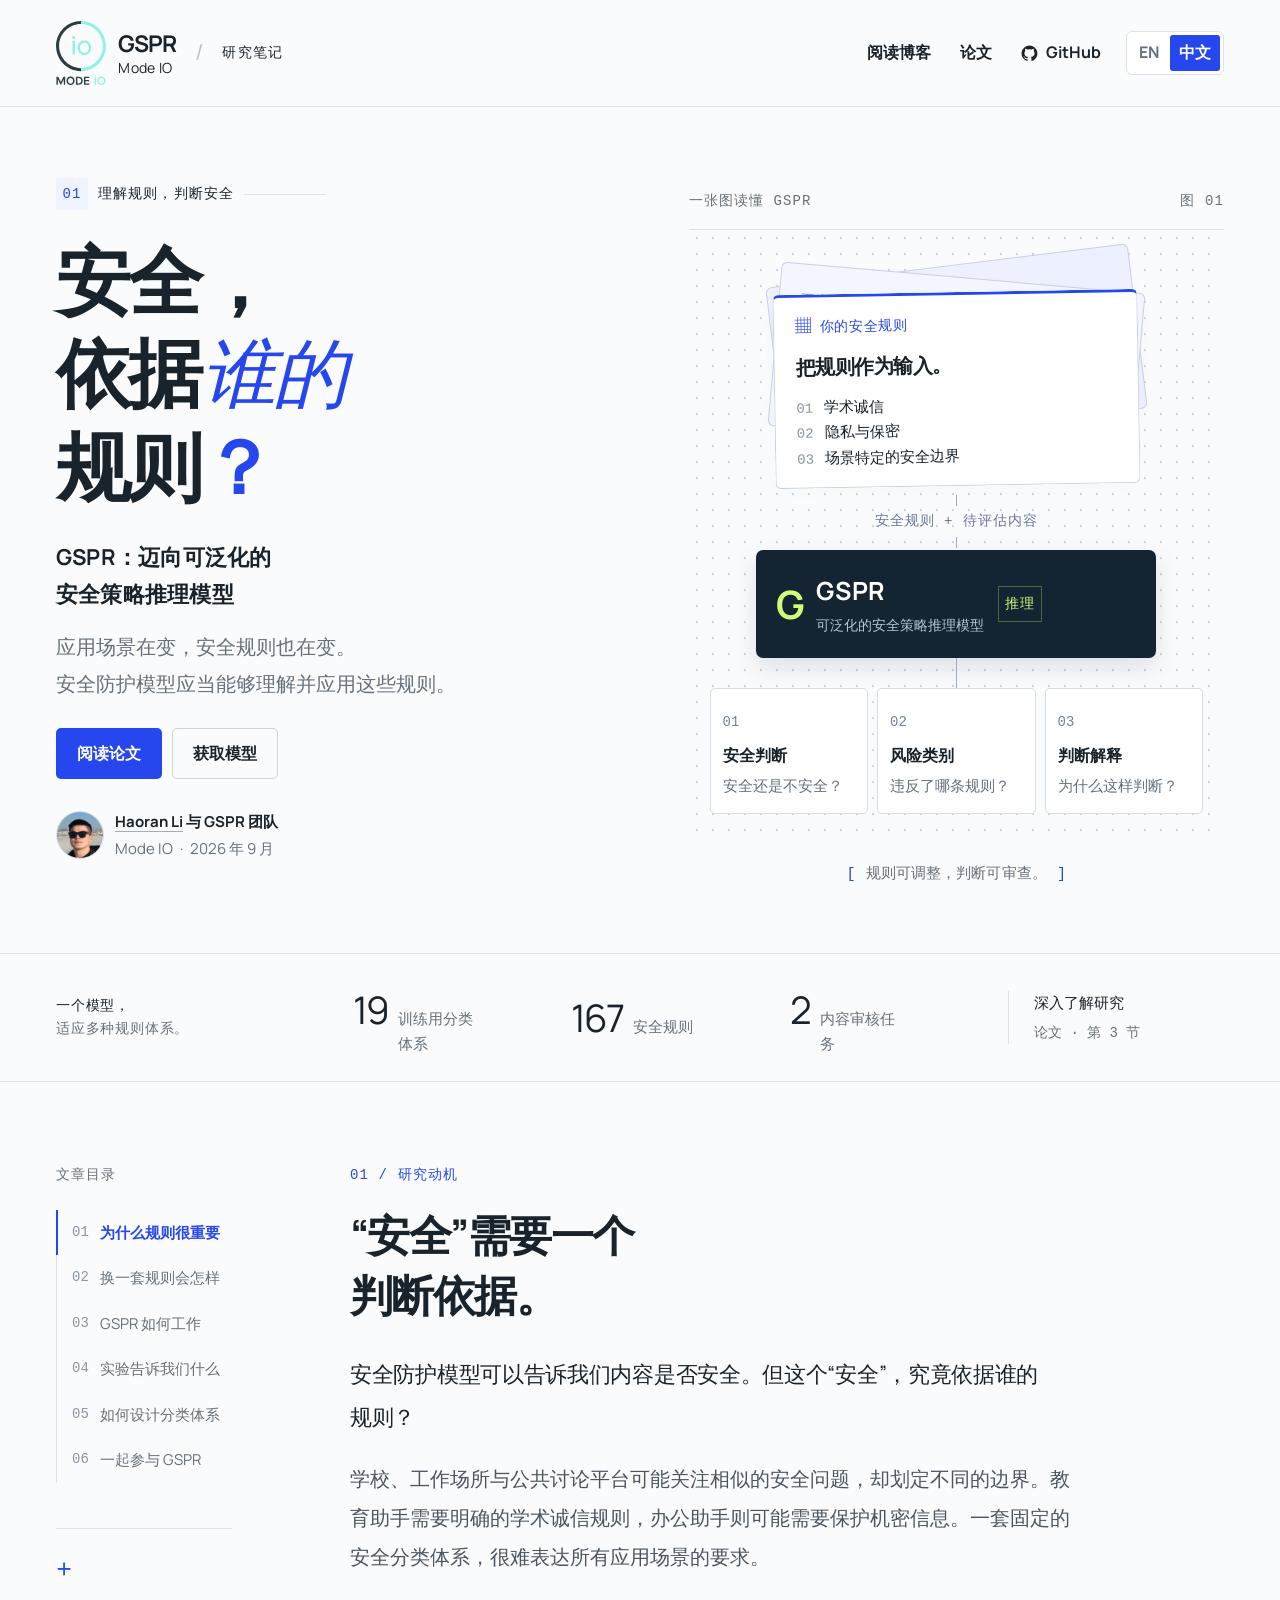
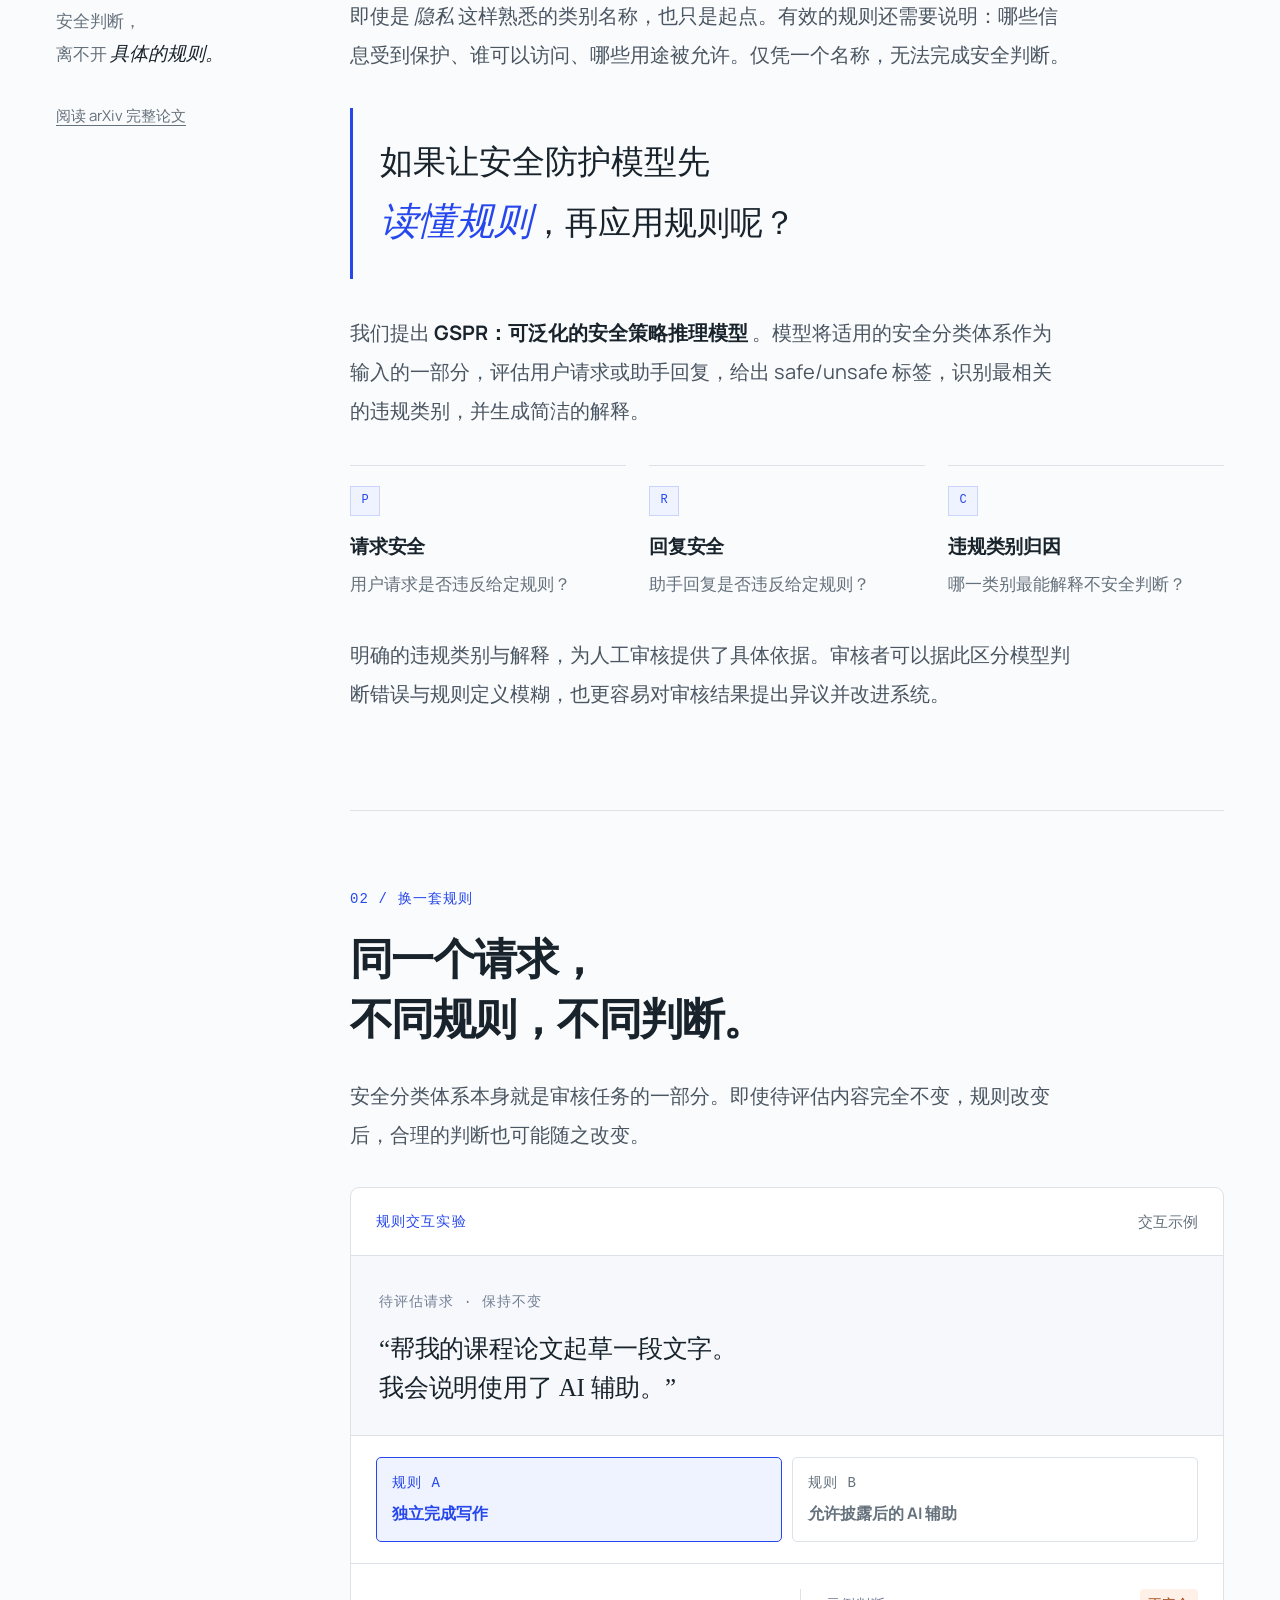
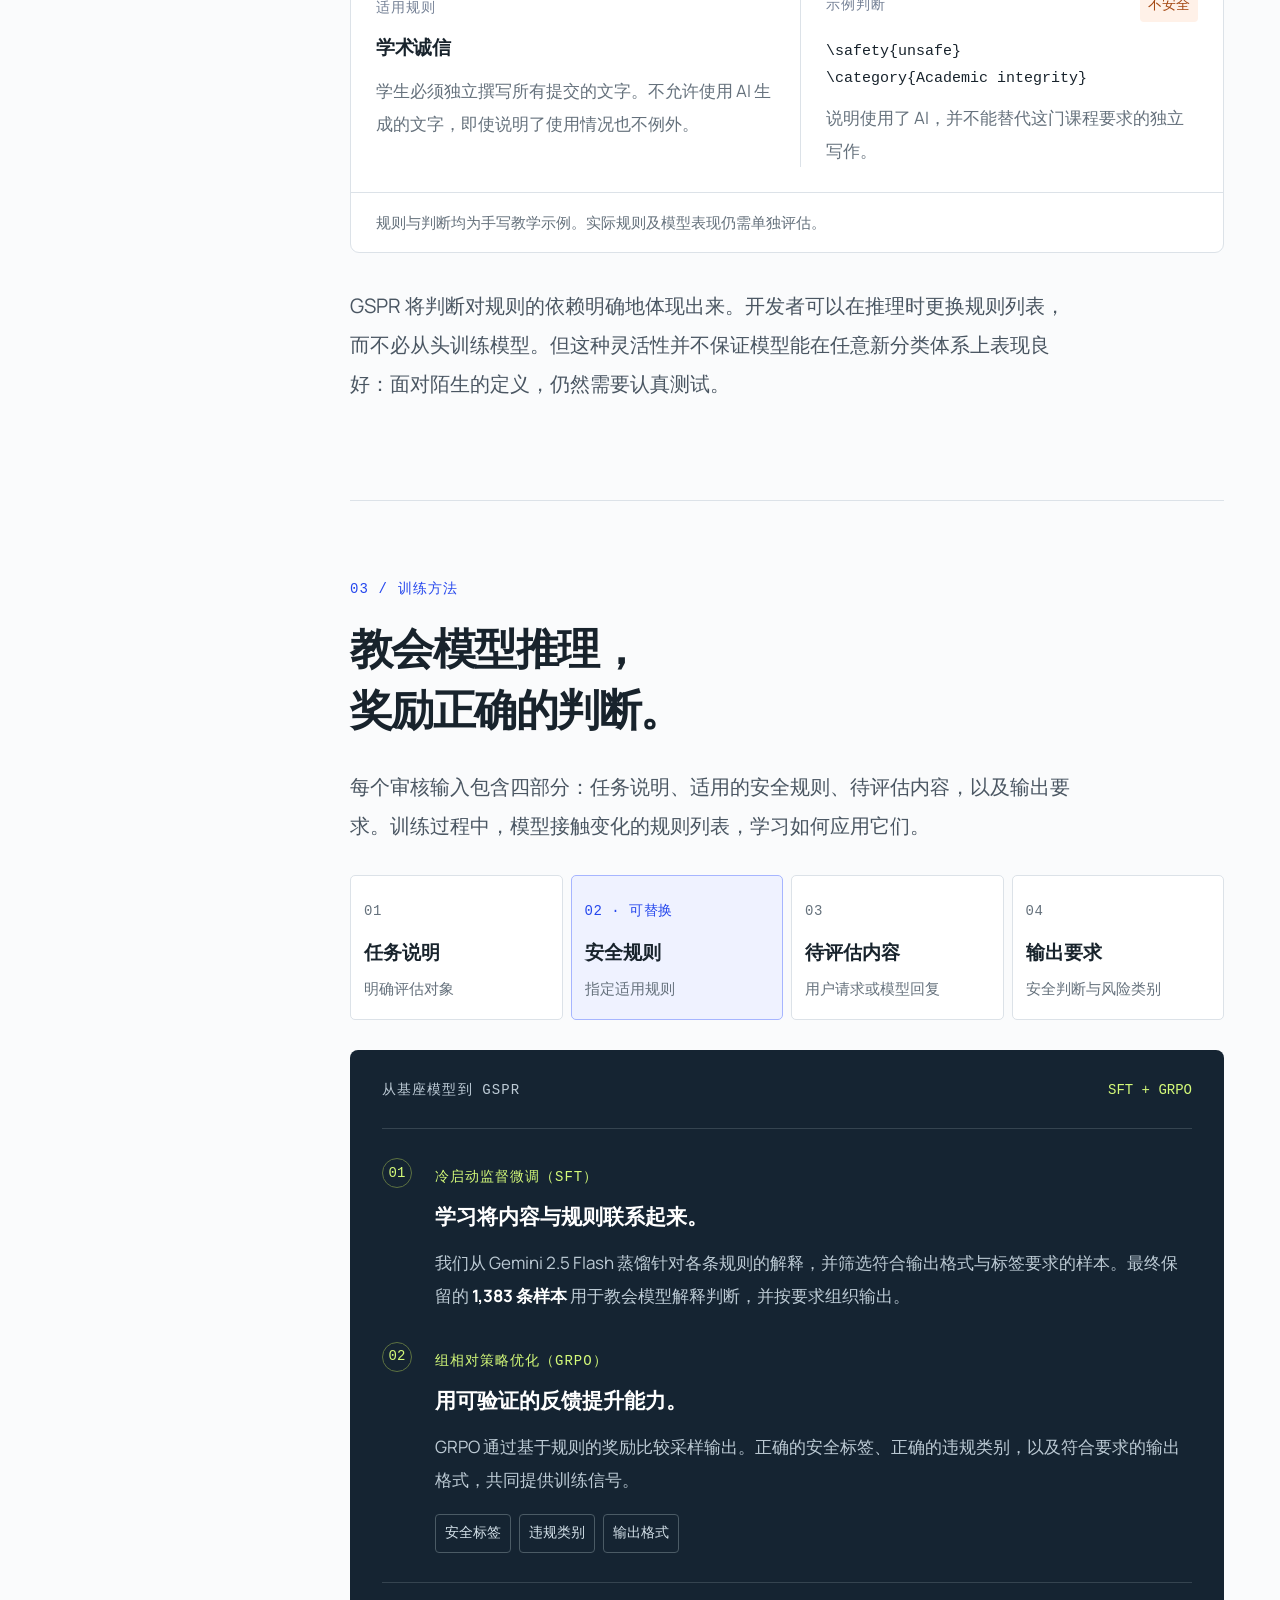
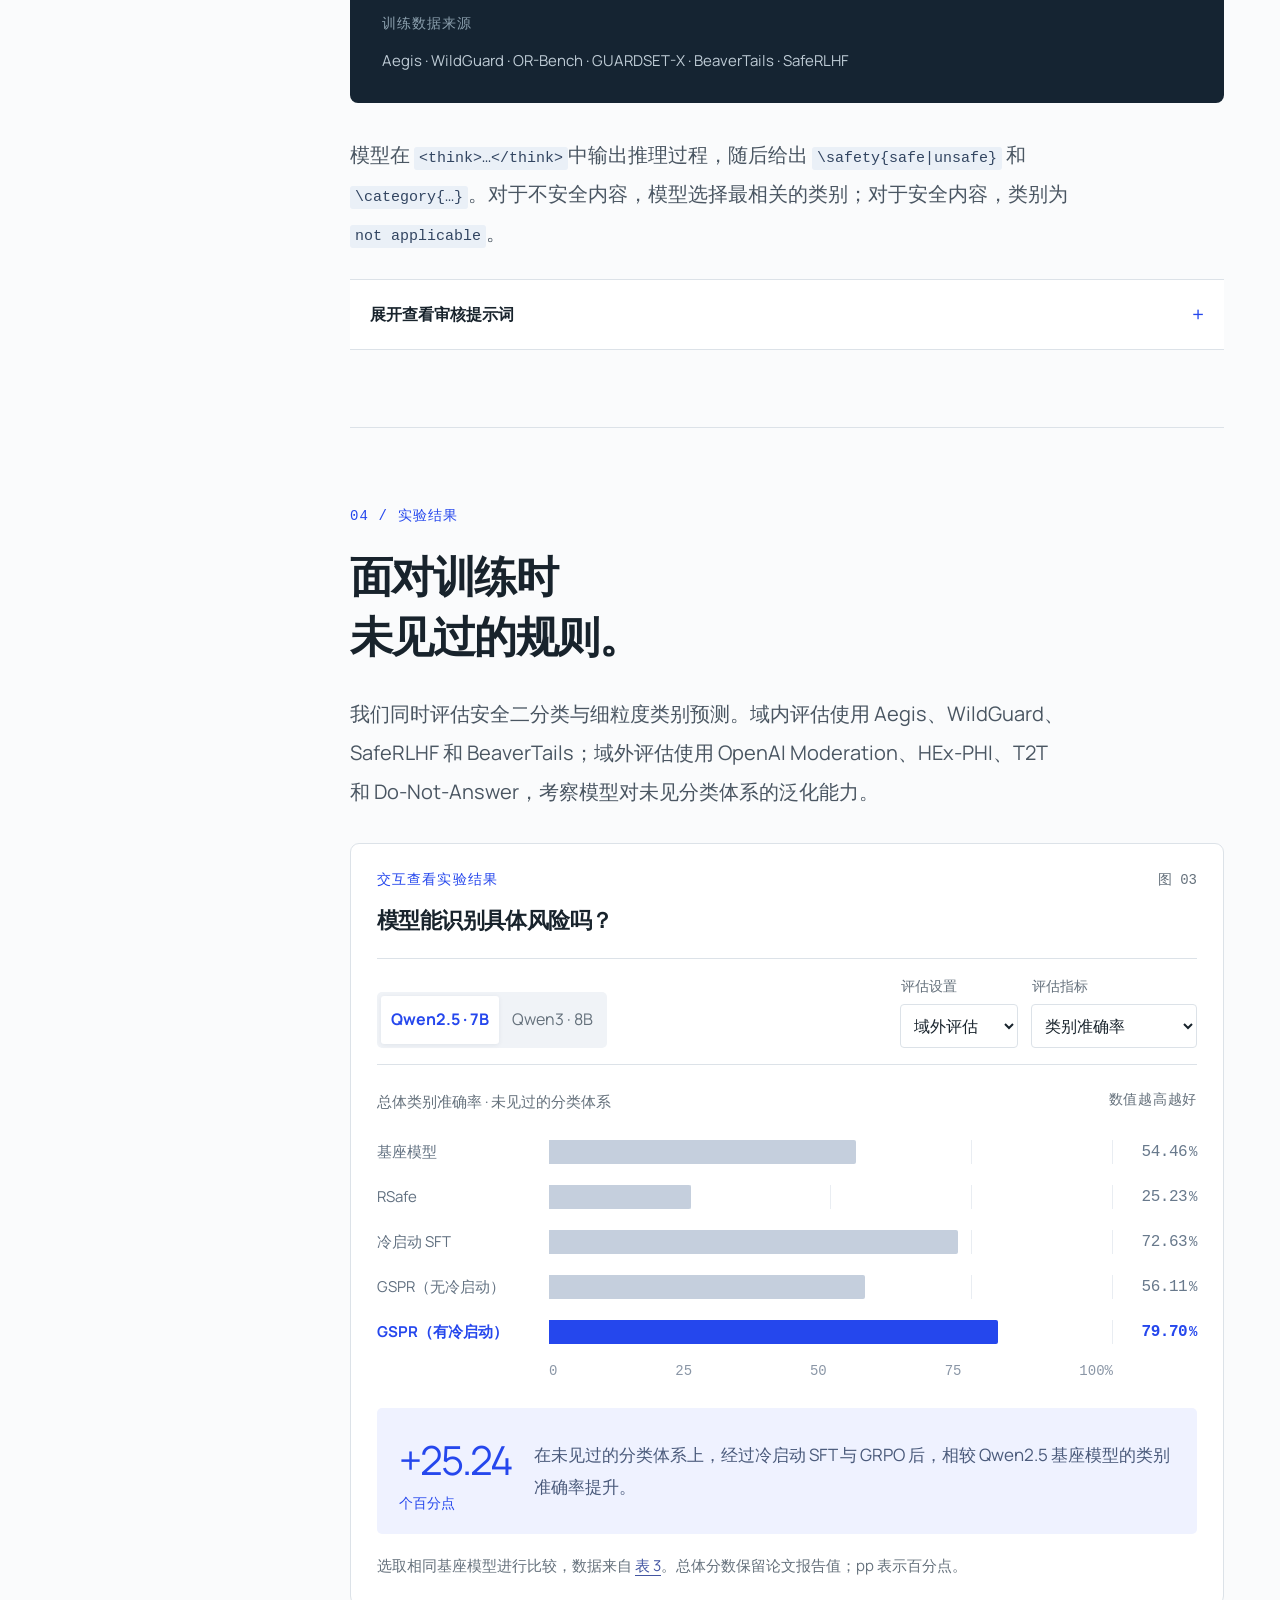
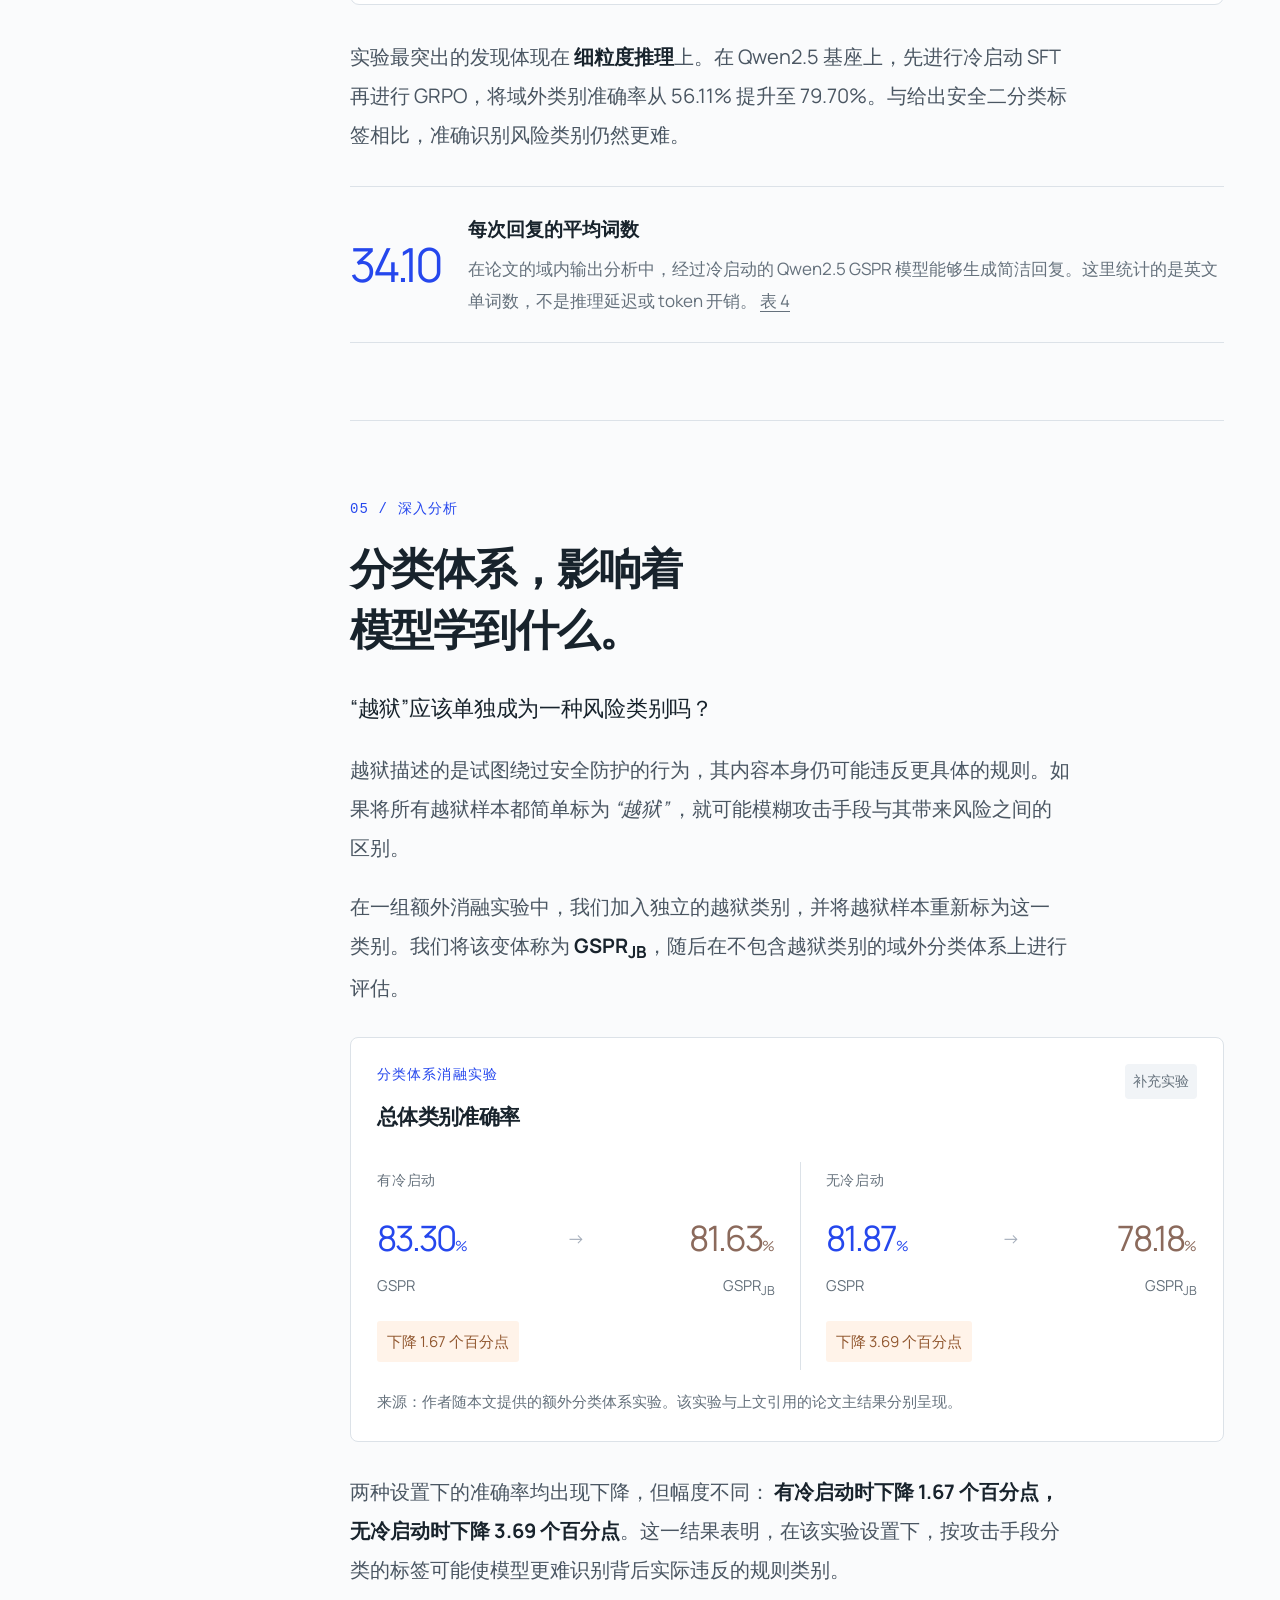
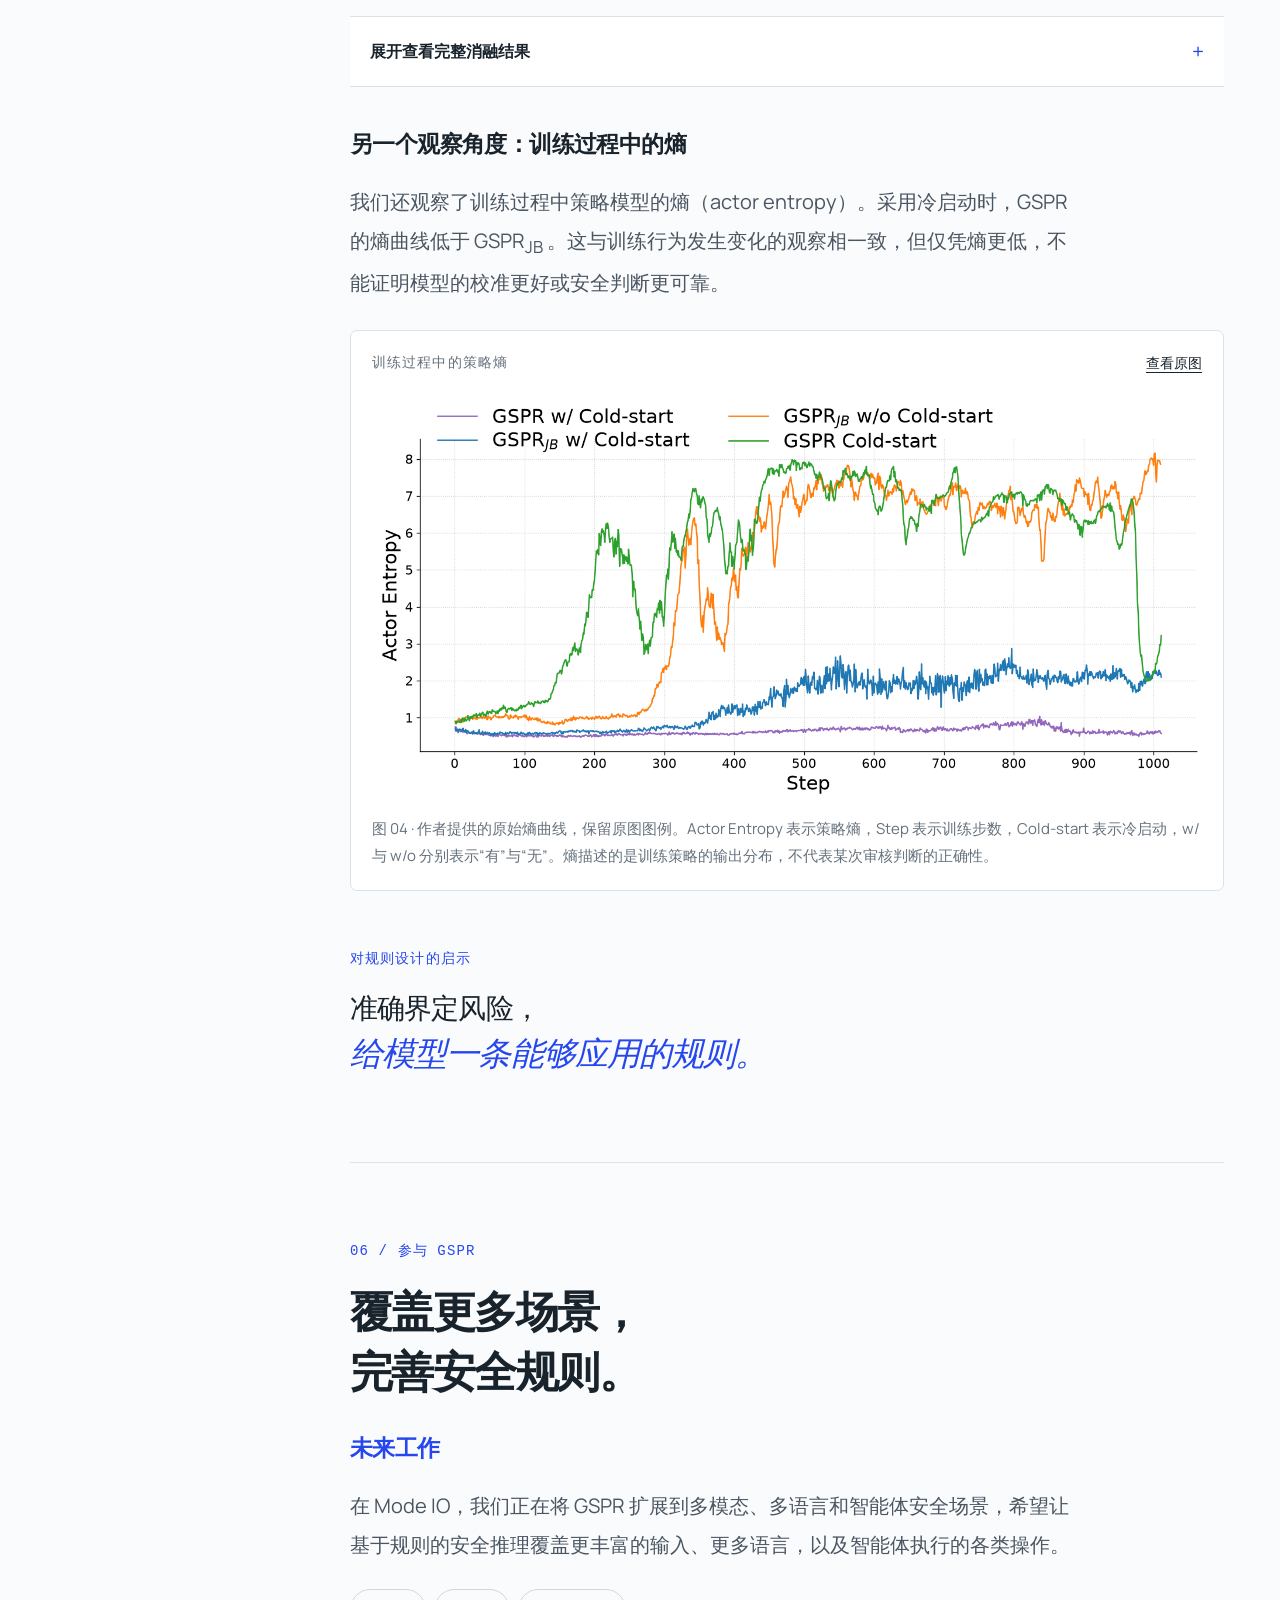
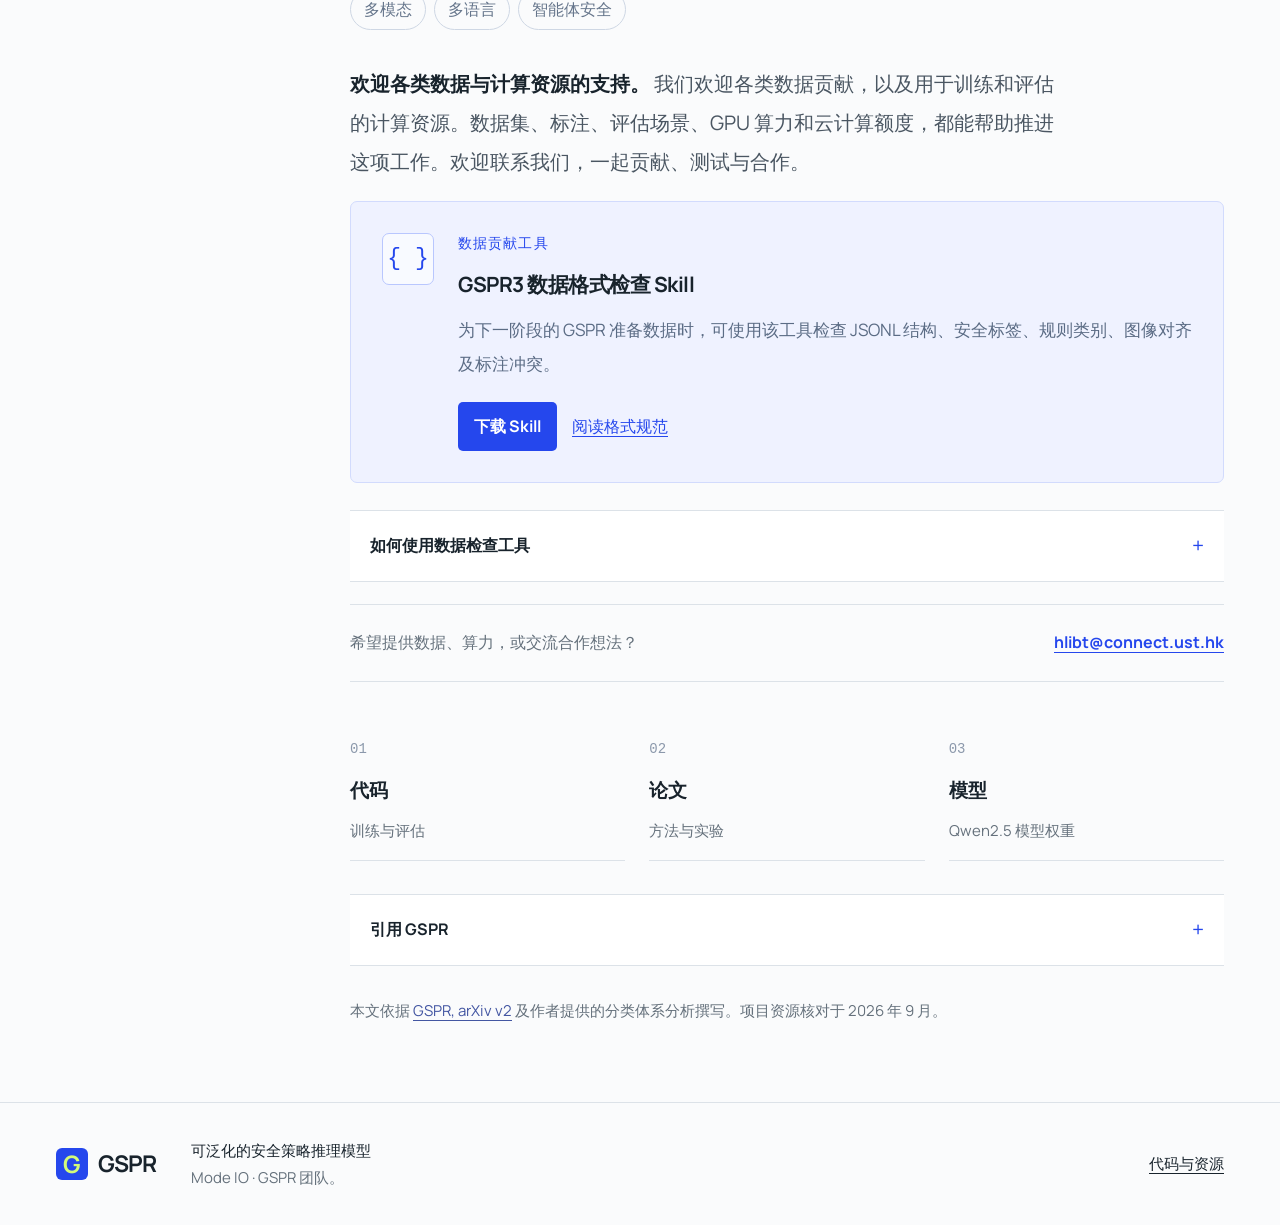
==== commit 5f14e4fd: "update html" ====
--- a/docs/zh.html
+++ b/docs/zh.html
@@ -12,7 +12,7 @@
   <link rel="icon" type="image/svg+xml" href="data:image/svg+xml,%3Csvg%20xmlns='http://www.w3.org/2000/svg'%20viewBox='0%200%2064%2064'%3E%3Crect%20width='64'%20height='64'%20rx='14'%20fill='%232547ed'/%3E%3Cpath%20d='M44%2019H24L17%2026v19h27V32H31'%20fill='none'%20stroke='%23d4fa79'%20stroke-width='7'/%3E%3C/svg%3E">
   <link rel="alternate" hreflang="en" href="index.html">
   <link rel="alternate" hreflang="zh-CN" href="zh.html">
-  <link rel="stylesheet" href="styles.css">
+  <link rel="stylesheet" href="styles.css?v=20260929-avatar-fix">
   <script src="app.js" defer></script>
 </head>
 <body>
@@ -32,7 +32,7 @@
         <p class="hero-subtitle">GSPR：迈向可泛化的<br>安全策略推理模型</p>
         <p class="hero-description">应用场景在变，安全规则也在变。<br>安全防护模型应当能够理解并应用这些规则。</p>
         <div class="hero-actions"><a class="button primary" href="https://arxiv.org/abs/2509.24418" target="_blank" rel="noopener noreferrer">阅读论文</a><a class="button secondary" href="https://huggingface.co/teapotlid/GSPR_Qwen2.5" target="_blank" rel="noopener noreferrer">获取模型</a></div>
-        <div class="hero-byline"><a class="author-avatar" href="https://teapotliid.github.io/" target="_blank" rel="noopener noreferrer" aria-label="访问 Haoran Li 的个人主页"><img src="assets/haoran-li.jpg" width="4096" height="3072" alt="Haoran Li" decoding="async"></a><span><strong><a class="author-link" href="https://teapotliid.github.io/" target="_blank" rel="noopener noreferrer">Haoran Li</a> 与 GSPR 团队</strong><br>Mode IO <span class="meta-dot">·</span> 2026 年 9 月</span></div>
+        <div class="hero-byline"><a class="author-avatar" href="https://teapotliid.github.io/" target="_blank" rel="noopener noreferrer" aria-label="访问 Haoran Li 的个人主页" style="position:relative;display:inline-block;width:48px;height:48px;min-width:48px;max-width:48px;min-height:48px;max-height:48px;flex:0 0 48px;overflow:hidden;border-radius:50%;vertical-align:middle"><img src="assets/haoran-li.jpg" width="48" height="48" alt="Haoran Li" decoding="async" style="position:absolute;display:block;width:192px;height:144px;max-width:none;left:-107.52px;top:-45.12px"></a><span><strong><a class="author-link" href="https://teapotliid.github.io/" target="_blank" rel="noopener noreferrer">Haoran Li</a> 与 GSPR 团队</strong><br>Mode IO <span class="meta-dot">·</span> 2026 年 9 月</span></div>
       </div>
       <div class="hero-visual">
         <div class="diagram-caption"><span>一张图读懂 GSPR</span><span>图 01</span></div>
--- a/docs/styles.css
+++ b/docs/styles.css
@@ -1,7 +1,7 @@
 @font-face{font-family:Manrope;src:url('assets/manrope-regular.ttf') format('truetype');font-weight:400;font-display:swap}
 @font-face{font-family:Manrope;src:url('assets/manrope-bold.ttf') format('truetype');font-weight:600 800;font-display:swap}
 :root{--paper:#fafbfc;--white:#fff;--ink:#18232c;--muted:#65717c;--line:#dce2e8;--blue:#2547ed;--blue-dark:#1633c5;--blue-light:#eff2ff;--lime:#d4fa79;--navy:#152432;--serif:Georgia,'Times New Roman',serif;--sans:Manrope,-apple-system,BlinkMacSystemFont,'Segoe UI',Arial,sans-serif;--mono:'SFMono-Regular',Consolas,'Liberation Mono',monospace}
-*{box-sizing:border-box}html{scroll-behavior:smooth;scroll-padding-top:110px}body{margin:0;background:var(--paper);color:var(--ink);font-family:var(--sans);-webkit-font-smoothing:antialiased;font-size:1rem}a{color:inherit;text-underline-offset:4px}button,a{-webkit-tap-highlight-color:transparent}button,input,select{font:inherit}button{cursor:pointer}button:disabled{cursor:default}button:focus-visible,a:focus-visible,summary:focus-visible,select:focus-visible,[tabindex]:focus-visible{outline:3px solid var(--blue);outline-offset:5px}::selection{background:var(--lime);color:var(--ink)}.page-width{max-width:1320px;margin-inline:auto;padding-inline:56px}.blue{color:var(--blue)}.skip-link{position:fixed;top:-80px;left:20px;background:var(--ink);color:#fff;padding:16px;z-index:100}.skip-link:focus{top:15px}.reading-progress{position:fixed;top:0;left:0;width:100%;height:3px;z-index:60}.reading-progress span{display:block;width:0;height:100%;background:var(--blue)}.site-header{position:sticky;top:0;background:rgba(250,251,252,.94);backdrop-filter:blur(16px);z-index:50;border-bottom:1px solid var(--line)}.header-inner{max-width:1320px;margin:auto;padding:21px 56px;display:flex;align-items:center;justify-content:space-between;gap:20px}.brand{display:inline-flex;align-items:center;gap:10px;text-decoration:none;font-size:1.4375rem;font-weight:800;letter-spacing:-1px;white-space:nowrap}.brand-mark{display:grid;place-items:center;width:32px;height:32px;color:var(--lime);background:var(--blue);font-size:1.5rem;line-height:1;border-radius:6px;letter-spacing:-2px;padding-right:2px}.brand-separator{font-size:1.375rem;color:#bac1cb;font-weight:400;margin:0 7px}.brand-detail{font-family:var(--mono);font-size:0.6875rem;font-weight:400;letter-spacing:1.3px}.site-header nav{display:flex;align-items:center;gap:29px;font-size:0.8125rem;font-weight:600}.site-header nav a{text-decoration:none}.site-header nav a:hover{color:var(--blue)}.nav-github{display:flex;align-items:center;gap:8px}.nav-github svg{width:17px;height:17px}.hero{display:grid;grid-template-columns:1.06fr 1fr;gap:65px;padding-top:71px;padding-bottom:65px}.eyebrow{font:0.6875rem/1.5 var(--mono);letter-spacing:1.6px;display:flex;align-items:center;gap:10px}.edition{display:inline-grid;place-items:center;color:var(--blue);background:var(--blue-light);width:25px;height:25px;font-size:0.625rem}.edition-line{height:1px;background:var(--line);flex:1;max-width:82px}.hero h1{font-size:clamp(3.75rem,6.3vw,5.3125rem);font-weight:600;line-height:1.045;letter-spacing:-5.5px;margin:24px 0 27px}.hero h1 em{font-family:var(--serif);font-weight:400;color:var(--blue);letter-spacing:-4px}.hero-subtitle{font-size:1.25rem;font-weight:600;line-height:1.55;letter-spacing:-.45px;margin:0 0 16px}.hero-description{font-size:0.9375rem;line-height:1.75;color:var(--muted);margin:0 0 26px}.hero-actions{display:flex;flex-wrap:wrap;gap:10px}.button{display:inline-flex;align-items:center;justify-content:center;min-height:45px;padding:12px 20px;gap:8px;border:1px solid transparent;border-radius:5px;font-size:0.8125rem;font-weight:700;line-height:1.4;text-decoration:none;transition:background .2s,transform .2s}.button:hover{transform:translateY(-2px)}.primary{background:var(--blue);color:white}.primary:hover{background:var(--blue-dark)}.secondary{background:transparent;border-color:#ccd3dc;color:var(--ink)}.secondary:hover{background:#eef1f5}.hero-byline{display:flex;align-items:center;gap:11px;margin-top:29px;font-size:0.6875rem;line-height:1.9;color:var(--muted)}.hero-byline strong{font-weight:600;color:var(--ink)}.author-avatar{position:relative;display:block;width:3rem;height:3rem;flex-shrink:0;border:1px solid var(--line);border-radius:50%;overflow:hidden;background:#e9f0f6}.author-avatar img{position:absolute;display:block;width:400%;height:300%;max-width:none;left:-224%;top:-94%}.meta-dot{margin:0 4px}.hero-visual{align-self:center;padding-top:12px}.diagram-caption{display:flex;justify-content:space-between;font:0.625rem/1.5 var(--mono);letter-spacing:1.1px;color:var(--muted);padding-bottom:17px;border-bottom:1px solid var(--line)}.policy-diagram{padding:35px 21px 27px;position:relative;background-image:radial-gradient(#cbd2e0 .8px,transparent .8px);background-size:16px 16px}.policy-stack{position:relative;height:206px;max-width:365px;margin:auto}.policy-sheet{position:absolute;border:1px solid #c9d0e3;border-radius:6px;background:#fff;padding:17px 21px;width:100%;box-shadow:0 4px 18px #12233204}.sheet-back{top:0;transform:rotate(-7deg);background:#ecf0ff;height:166px;color:#7680a9}.sheet-mid{top:12px;transform:rotate(5deg);background:#f4f6ff;height:165px;color:#7680a9}.sheet-back>span,.sheet-mid>span{font:0.625rem var(--mono);letter-spacing:1px}.sheet-back i,.sheet-mid i{display:block;width:55%;height:5px;background:#dbe1f2;margin:14px 0}.sheet-front{top:27px;transform:rotate(-1deg);border-top:3px solid var(--blue)}.sheet-top{display:flex;gap:8px;align-items:center;font:0.625rem var(--mono);letter-spacing:.7px;color:var(--blue)}.mini-grid{font-size:1rem}.sheet-front b{display:block;font-size:1.125rem;letter-spacing:-.5px;margin:12px 0}.policy-item{display:flex;gap:11px;font-size:0.6875rem;line-height:1.95}.policy-item>span{font-family:var(--mono);font-size:0.5625rem;color:#8792a5}.connector{display:flex;justify-content:center;align-items:center;gap:10px;position:relative}.connector-one{height:48px;flex-direction:column;gap:4px}.connector span{width:1px;background:#9daacd;height:11px}.connector small{font:0.5rem var(--mono);letter-spacing:1px;color:#697898}.reasoner{background:var(--navy);color:white;display:flex;align-items:center;gap:14px;max-width:400px;margin:auto;padding:21px 20px;border-radius:7px;box-shadow:0 10px 25px #102d4820}.reasoner-icon{color:var(--lime);font-size:2.4375rem;font-weight:800;letter-spacing:-3px;line-height:1}.reasoner b{font-size:1.5625rem;letter-spacing:.7px}.reasoner div>span{display:block;font-size:0.5625rem;color:#b8c4d5;margin-top:3px}.reasoner-tag{margin-left:auto;color:var(--lime);font:0.5rem var(--mono);letter-spacing:1px;border:1px solid #536541;padding:6px}.connector-two{height:30px}.connector-two span{height:30px}.outputs{display:grid;grid-template-columns:repeat(3,1fr);gap:9px}.outputs>div{position:relative;padding:14px 12px;background:#fff;border:1px solid #d6dcea;border-radius:5px}.output-number{font:0.5625rem var(--mono);color:#71829b}.outputs b{display:block;margin:8px 0 5px;font-size:0.75rem}.outputs small{font-size:0.5625rem;color:var(--muted)}.visual-footnote{padding-top:18px;text-align:center;font-size:0.6875rem;letter-spacing:.1px;color:var(--muted)}.bracket{font-family:var(--mono);color:var(--blue);padding:0 7px}.fact-strip{display:grid;grid-template-columns:1.4fr 1fr 1fr 1fr 1.1fr;align-items:center;gap:22px;border-top:1px solid var(--line);border-bottom:1px solid var(--line);padding-top:25px;padding-bottom:25px}.fact-heading{font:0.625rem/1.7 var(--mono);letter-spacing:.8px}.fact-heading>span{color:var(--muted)}.fact-strip>div:not(:first-child){display:flex;align-items:baseline;gap:10px}.fact-strip strong{font-size:2.375rem;font-weight:500;letter-spacing:-2px}.fact-strip div>span:not(.fact-heading>span){font-size:0.625rem;color:var(--muted);max-width:76px;line-height:1.5}.fact-strip>a{font-size:0.6875rem;text-decoration:none;border-left:1px solid var(--line);padding-left:25px}.fact-strip>a>span{display:block;font:0.5625rem var(--mono);color:var(--muted);margin-top:6px}.article-layout{display:grid;grid-template-columns:225px minmax(0,1fr);gap:69px;padding-top:82px}.contents-inner{position:sticky;top:115px}.contents .eyebrow{font-size:0.625rem;color:var(--muted);margin:0 0 23px}.contents nav{display:flex;flex-direction:column;border-left:1px solid var(--line)}.contents nav a{display:flex;gap:11px;padding:10px 0 10px 14px;font-size:0.6875rem;text-decoration:none;color:var(--muted);border-left:2px solid transparent;margin-left:-1px}.contents nav a>span{font:0.5625rem/1.8 var(--mono);color:#8a96a6}.contents nav a.active{color:var(--blue);border-color:var(--blue);font-weight:700}.contents nav a:hover{color:var(--blue)}.sidebar-note{margin-top:45px;border-top:1px solid var(--line);padding-top:25px;max-width:176px}.small-cross{font-size:1.75rem;line-height:1;color:var(--blue)}.sidebar-note p{font-size:0.8125rem;line-height:1.75;color:var(--muted)}.sidebar-note em{font-family:var(--serif);font-size:1rem;color:var(--ink)}.sidebar-paper{display:inline-block;font-size:0.625rem;color:var(--muted);margin-top:15px}.article-section{padding-bottom:77px;margin-bottom:77px;border-bottom:1px solid var(--line);scroll-margin-top:100px}.section-kicker{font:0.625rem/1.5 var(--mono);letter-spacing:1.7px;color:var(--blue);margin:0 0 18px}.article-section h2{font-size:2.6875rem;line-height:1.18;letter-spacing:-1.8px;font-weight:600;margin:0 0 28px;max-width:740px}.article-section>p:not(.section-kicker),.prose p{font-size:1rem;line-height:1.95;color:#4a5662;margin:20px 0;max-width:720px}.article-section>p.lead{font-size:1.25rem;line-height:1.65;color:var(--ink);letter-spacing:-.3px}.article-section strong{font-weight:700;color:var(--ink)}.article-section blockquote{font-size:2.0625rem;line-height:1.45;letter-spacing:-.7px;margin:34px 0;padding:25px 0 25px 27px;border-left:3px solid var(--blue);color:var(--ink)}.article-section blockquote em{font-family:var(--serif);color:var(--blue);font-size:2.375rem;font-weight:400}.task-grid{display:grid;grid-template-columns:repeat(3,1fr);gap:23px;margin:35px 0}.task-grid>div{border-top:1px solid var(--line);padding-top:20px}.task-icon{display:grid;place-items:center;width:30px;height:30px;border:1px solid #cbd4fa;color:var(--blue);font-family:var(--mono);font-size:0.75rem;background:var(--blue-light)}.task-grid h3{font-size:0.875rem;letter-spacing:-.2px;margin:16px 0 8px}.task-grid p{font-size:0.75rem;line-height:1.8;color:var(--muted);margin:0}.site-footer{border-top:1px solid var(--line);padding-block:34px;display:flex;align-items:center;gap:35px}.site-footer p{font-size:0.6875rem;line-height:1.8;margin:0}.site-footer p span{color:var(--muted)}.site-footer>a:last-child{margin-left:auto;font-size:0.6875rem}.toast{position:fixed;bottom:24px;left:50%;transform:translate(-50%,15px);background:var(--navy);color:white;font-size:0.8125rem;padding:13px 20px;border-radius:6px;opacity:0;pointer-events:none;transition:opacity .2s,transform .2s;z-index:80}.toast.visible{opacity:1;transform:translate(-50%,0)}
+*{box-sizing:border-box}html{scroll-behavior:smooth;scroll-padding-top:110px}body{margin:0;background:var(--paper);color:var(--ink);font-family:var(--sans);-webkit-font-smoothing:antialiased;font-size:1rem}a{color:inherit;text-underline-offset:4px}button,a{-webkit-tap-highlight-color:transparent}button,input,select{font:inherit}button{cursor:pointer}button:disabled{cursor:default}button:focus-visible,a:focus-visible,summary:focus-visible,select:focus-visible,[tabindex]:focus-visible{outline:3px solid var(--blue);outline-offset:5px}::selection{background:var(--lime);color:var(--ink)}.page-width{max-width:1320px;margin-inline:auto;padding-inline:56px}.blue{color:var(--blue)}.skip-link{position:fixed;top:-80px;left:20px;background:var(--ink);color:#fff;padding:16px;z-index:100}.skip-link:focus{top:15px}.reading-progress{position:fixed;top:0;left:0;width:100%;height:3px;z-index:60}.reading-progress span{display:block;width:0;height:100%;background:var(--blue)}.site-header{position:sticky;top:0;background:rgba(250,251,252,.94);backdrop-filter:blur(16px);z-index:50;border-bottom:1px solid var(--line)}.header-inner{max-width:1320px;margin:auto;padding:21px 56px;display:flex;align-items:center;justify-content:space-between;gap:20px}.brand{display:inline-flex;align-items:center;gap:10px;text-decoration:none;font-size:1.4375rem;font-weight:800;letter-spacing:-1px;white-space:nowrap}.brand-mark{display:grid;place-items:center;width:32px;height:32px;color:var(--lime);background:var(--blue);font-size:1.5rem;line-height:1;border-radius:6px;letter-spacing:-2px;padding-right:2px}.brand-separator{font-size:1.375rem;color:#bac1cb;font-weight:400;margin:0 7px}.brand-detail{font-family:var(--mono);font-size:0.6875rem;font-weight:400;letter-spacing:1.3px}.site-header nav{display:flex;align-items:center;gap:29px;font-size:0.8125rem;font-weight:600}.site-header nav a{text-decoration:none}.site-header nav a:hover{color:var(--blue)}.nav-github{display:flex;align-items:center;gap:8px}.nav-github svg{width:17px;height:17px}.hero{display:grid;grid-template-columns:1.06fr 1fr;gap:65px;padding-top:71px;padding-bottom:65px}.eyebrow{font:0.6875rem/1.5 var(--mono);letter-spacing:1.6px;display:flex;align-items:center;gap:10px}.edition{display:inline-grid;place-items:center;color:var(--blue);background:var(--blue-light);width:25px;height:25px;font-size:0.625rem}.edition-line{height:1px;background:var(--line);flex:1;max-width:82px}.hero h1{font-size:clamp(3.75rem,6.3vw,5.3125rem);font-weight:600;line-height:1.045;letter-spacing:-5.5px;margin:24px 0 27px}.hero h1 em{font-family:var(--serif);font-weight:400;color:var(--blue);letter-spacing:-4px}.hero-subtitle{font-size:1.25rem;font-weight:600;line-height:1.55;letter-spacing:-.45px;margin:0 0 16px}.hero-description{font-size:0.9375rem;line-height:1.75;color:var(--muted);margin:0 0 26px}.hero-actions{display:flex;flex-wrap:wrap;gap:10px}.button{display:inline-flex;align-items:center;justify-content:center;min-height:45px;padding:12px 20px;gap:8px;border:1px solid transparent;border-radius:5px;font-size:0.8125rem;font-weight:700;line-height:1.4;text-decoration:none;transition:background .2s,transform .2s}.button:hover{transform:translateY(-2px)}.primary{background:var(--blue);color:white}.primary:hover{background:var(--blue-dark)}.secondary{background:transparent;border-color:#ccd3dc;color:var(--ink)}.secondary:hover{background:#eef1f5}.hero-byline{display:flex;align-items:center;gap:11px;margin-top:29px;font-size:0.6875rem;line-height:1.9;color:var(--muted)}.hero-byline strong{font-weight:600;color:var(--ink)}.author-avatar{position:relative;display:inline-block;width:48px;height:48px;min-width:48px;max-width:48px;min-height:48px;max-height:48px;flex:0 0 48px;border:1px solid var(--line);border-radius:50%;overflow:hidden;background:#e9f0f6;vertical-align:middle}.author-avatar img{position:absolute;display:block;width:192px;height:144px;max-width:none;left:-107.52px;top:-45.12px}.meta-dot{margin:0 4px}.hero-visual{align-self:center;padding-top:12px}.diagram-caption{display:flex;justify-content:space-between;font:0.625rem/1.5 var(--mono);letter-spacing:1.1px;color:var(--muted);padding-bottom:17px;border-bottom:1px solid var(--line)}.policy-diagram{padding:35px 21px 27px;position:relative;background-image:radial-gradient(#cbd2e0 .8px,transparent .8px);background-size:16px 16px}.policy-stack{position:relative;height:206px;max-width:365px;margin:auto}.policy-sheet{position:absolute;border:1px solid #c9d0e3;border-radius:6px;background:#fff;padding:17px 21px;width:100%;box-shadow:0 4px 18px #12233204}.sheet-back{top:0;transform:rotate(-7deg);background:#ecf0ff;height:166px;color:#7680a9}.sheet-mid{top:12px;transform:rotate(5deg);background:#f4f6ff;height:165px;color:#7680a9}.sheet-back>span,.sheet-mid>span{font:0.625rem var(--mono);letter-spacing:1px}.sheet-back i,.sheet-mid i{display:block;width:55%;height:5px;background:#dbe1f2;margin:14px 0}.sheet-front{top:27px;transform:rotate(-1deg);border-top:3px solid var(--blue)}.sheet-top{display:flex;gap:8px;align-items:center;font:0.625rem var(--mono);letter-spacing:.7px;color:var(--blue)}.mini-grid{font-size:1rem}.sheet-front b{display:block;font-size:1.125rem;letter-spacing:-.5px;margin:12px 0}.policy-item{display:flex;gap:11px;font-size:0.6875rem;line-height:1.95}.policy-item>span{font-family:var(--mono);font-size:0.5625rem;color:#8792a5}.connector{display:flex;justify-content:center;align-items:center;gap:10px;position:relative}.connector-one{height:48px;flex-direction:column;gap:4px}.connector span{width:1px;background:#9daacd;height:11px}.connector small{font:0.5rem var(--mono);letter-spacing:1px;color:#697898}.reasoner{background:var(--navy);color:white;display:flex;align-items:center;gap:14px;max-width:400px;margin:auto;padding:21px 20px;border-radius:7px;box-shadow:0 10px 25px #102d4820}.reasoner-icon{color:var(--lime);font-size:2.4375rem;font-weight:800;letter-spacing:-3px;line-height:1}.reasoner b{font-size:1.5625rem;letter-spacing:.7px}.reasoner div>span{display:block;font-size:0.5625rem;color:#b8c4d5;margin-top:3px}.reasoner-tag{margin-left:auto;color:var(--lime);font:0.5rem var(--mono);letter-spacing:1px;border:1px solid #536541;padding:6px}.connector-two{height:30px}.connector-two span{height:30px}.outputs{display:grid;grid-template-columns:repeat(3,1fr);gap:9px}.outputs>div{position:relative;padding:14px 12px;background:#fff;border:1px solid #d6dcea;border-radius:5px}.output-number{font:0.5625rem var(--mono);color:#71829b}.outputs b{display:block;margin:8px 0 5px;font-size:0.75rem}.outputs small{font-size:0.5625rem;color:var(--muted)}.visual-footnote{padding-top:18px;text-align:center;font-size:0.6875rem;letter-spacing:.1px;color:var(--muted)}.bracket{font-family:var(--mono);color:var(--blue);padding:0 7px}.fact-strip{display:grid;grid-template-columns:1.4fr 1fr 1fr 1fr 1.1fr;align-items:center;gap:22px;border-top:1px solid var(--line);border-bottom:1px solid var(--line);padding-top:25px;padding-bottom:25px}.fact-heading{font:0.625rem/1.7 var(--mono);letter-spacing:.8px}.fact-heading>span{color:var(--muted)}.fact-strip>div:not(:first-child){display:flex;align-items:baseline;gap:10px}.fact-strip strong{font-size:2.375rem;font-weight:500;letter-spacing:-2px}.fact-strip div>span:not(.fact-heading>span){font-size:0.625rem;color:var(--muted);max-width:76px;line-height:1.5}.fact-strip>a{font-size:0.6875rem;text-decoration:none;border-left:1px solid var(--line);padding-left:25px}.fact-strip>a>span{display:block;font:0.5625rem var(--mono);color:var(--muted);margin-top:6px}.article-layout{display:grid;grid-template-columns:225px minmax(0,1fr);gap:69px;padding-top:82px}.contents-inner{position:sticky;top:115px}.contents .eyebrow{font-size:0.625rem;color:var(--muted);margin:0 0 23px}.contents nav{display:flex;flex-direction:column;border-left:1px solid var(--line)}.contents nav a{display:flex;gap:11px;padding:10px 0 10px 14px;font-size:0.6875rem;text-decoration:none;color:var(--muted);border-left:2px solid transparent;margin-left:-1px}.contents nav a>span{font:0.5625rem/1.8 var(--mono);color:#8a96a6}.contents nav a.active{color:var(--blue);border-color:var(--blue);font-weight:700}.contents nav a:hover{color:var(--blue)}.sidebar-note{margin-top:45px;border-top:1px solid var(--line);padding-top:25px;max-width:176px}.small-cross{font-size:1.75rem;line-height:1;color:var(--blue)}.sidebar-note p{font-size:0.8125rem;line-height:1.75;color:var(--muted)}.sidebar-note em{font-family:var(--serif);font-size:1rem;color:var(--ink)}.sidebar-paper{display:inline-block;font-size:0.625rem;color:var(--muted);margin-top:15px}.article-section{padding-bottom:77px;margin-bottom:77px;border-bottom:1px solid var(--line);scroll-margin-top:100px}.section-kicker{font:0.625rem/1.5 var(--mono);letter-spacing:1.7px;color:var(--blue);margin:0 0 18px}.article-section h2{font-size:2.6875rem;line-height:1.18;letter-spacing:-1.8px;font-weight:600;margin:0 0 28px;max-width:740px}.article-section>p:not(.section-kicker),.prose p{font-size:1rem;line-height:1.95;color:#4a5662;margin:20px 0;max-width:720px}.article-section>p.lead{font-size:1.25rem;line-height:1.65;color:var(--ink);letter-spacing:-.3px}.article-section strong{font-weight:700;color:var(--ink)}.article-section blockquote{font-size:2.0625rem;line-height:1.45;letter-spacing:-.7px;margin:34px 0;padding:25px 0 25px 27px;border-left:3px solid var(--blue);color:var(--ink)}.article-section blockquote em{font-family:var(--serif);color:var(--blue);font-size:2.375rem;font-weight:400}.task-grid{display:grid;grid-template-columns:repeat(3,1fr);gap:23px;margin:35px 0}.task-grid>div{border-top:1px solid var(--line);padding-top:20px}.task-icon{display:grid;place-items:center;width:30px;height:30px;border:1px solid #cbd4fa;color:var(--blue);font-family:var(--mono);font-size:0.75rem;background:var(--blue-light)}.task-grid h3{font-size:0.875rem;letter-spacing:-.2px;margin:16px 0 8px}.task-grid p{font-size:0.75rem;line-height:1.8;color:var(--muted);margin:0}.site-footer{border-top:1px solid var(--line);padding-block:34px;display:flex;align-items:center;gap:35px}.site-footer p{font-size:0.6875rem;line-height:1.8;margin:0}.site-footer p span{color:var(--muted)}.site-footer>a:last-child{margin-left:auto;font-size:0.6875rem}.toast{position:fixed;bottom:24px;left:50%;transform:translate(-50%,15px);background:var(--navy);color:white;font-size:0.8125rem;padding:13px 20px;border-radius:6px;opacity:0;pointer-events:none;transition:opacity .2s,transform .2s;z-index:80}.toast.visible{opacity:1;transform:translate(-50%,0)}
 .policy-lab{background:#fff;border:1px solid var(--line);border-radius:9px;overflow:hidden;margin:33px 0}.lab-topline{display:flex;justify-content:space-between;align-items:center;gap:12px;padding:20px 25px;border-bottom:1px solid var(--line)}.lab-topline .eyebrow{margin:0;color:var(--blue)}.lab-label{font-size:0.6875rem;color:var(--muted)}.lab-prompt{padding:27px 28px;background:#f6f8fc}.code-label{font:0.625rem/1.6 var(--mono);letter-spacing:1px;color:#748095}.lab-prompt p{font-family:var(--serif);font-size:1.5625rem;line-height:1.55;margin:15px 0 0;letter-spacing:-.2px}.policy-choices{display:grid;grid-template-columns:1fr 1fr;padding:21px 25px;gap:10px;border-block:1px solid var(--line)}.policy-choice{border:1px solid var(--line);border-radius:5px;padding:14px 15px;text-align:left;background:white;font-size:0.8125rem;font-weight:600;line-height:1.5;color:var(--muted);transition:background .2s,border .2s}.policy-choice>span{display:block;font:0.5625rem var(--mono);letter-spacing:1px;margin-bottom:6px}.policy-choice.selected{background:var(--blue-light);border-color:var(--blue);color:var(--blue)}.policy-choice:hover{border-color:#9cadff}.lab-grid{display:grid;grid-template-columns:1fr 1fr;gap:26px;padding:25px}.lab-grid h3{font-size:1rem;letter-spacing:-.4px;margin:12px 0}.lab-grid p{font-size:0.8125rem;line-height:1.85;color:var(--muted);margin:9px 0 0}.lab-output{border-left:1px solid var(--line);padding-left:25px}.output-heading{display:flex;align-items:center;justify-content:space-between;gap:10px;flex-wrap:wrap;margin-bottom:16px}.decision-badge{font:0.6875rem var(--mono);border-radius:4px;padding:5px 8px}.decision-badge.unsafe{background:#fff1e8;color:#a44711}.decision-badge.safe{background:#eaf7d4;color:#3b6712}.lab-output>code{font-family:var(--mono);font-size:0.6875rem;line-height:1.9;overflow-wrap:anywhere;display:block;color:var(--ink)}.lab-disclaimer{padding:16px 25px;margin:0;border-top:1px solid var(--line);font-size:0.6875rem;line-height:1.7;color:var(--muted)}.prompt-anatomy{display:grid;grid-template-columns:repeat(4,1fr);gap:8px;margin:30px 0}.prompt-anatomy>div{border:1px solid var(--line);padding:16px 13px;background:white;border-radius:5px}.prompt-anatomy>div.variable{background:var(--blue-light);border-color:#a6b5ff}.prompt-anatomy span{font:0.5625rem var(--mono);letter-spacing:.5px;color:var(--muted)}.prompt-anatomy .variable span{color:var(--blue)}.prompt-anatomy b{display:block;font-size:0.9375rem;margin:14px 0 5px}.prompt-anatomy small{font-size:0.625rem;color:var(--muted)}.training-panel{background:var(--navy);border-radius:8px;margin:28px 0 32px;padding:29px 32px;color:#fff}.training-heading{display:flex;align-items:center;justify-content:space-between;gap:15px;padding-bottom:26px;border-bottom:1px solid #354450}.training-heading .eyebrow{font-size:0.625rem;color:#bdcbd6}.training-mini{font:0.625rem var(--mono);color:var(--lime)}.training-step{display:grid;grid-template-columns:33px 1fr;gap:20px;margin-top:29px}.step-number{width:30px;height:30px;display:grid;place-items:center;border:1px solid #5d7241;border-radius:50%;color:var(--lime);font:0.6875rem var(--mono)}.training-stage{font:0.5625rem/1.6 var(--mono);letter-spacing:1px;color:var(--lime)}.training-step h3{font-size:1.3125rem;letter-spacing:-.5px;font-weight:600;line-height:1.4;margin:10px 0 13px}.training-step p{font-size:0.8125rem;line-height:1.9;color:#bccad4;margin:0}.training-step strong{color:#fff}.reward-tags{display:flex;flex-wrap:wrap;gap:8px;margin-top:18px}.reward-tags>span{font:0.625rem var(--mono);padding:7px 9px;border:1px solid #4b5b65;border-radius:4px;color:#d5e2ea}.training-bottom{border-top:1px solid #354450;margin-top:29px;padding-top:22px}.training-bottom>span{font:0.5625rem var(--mono);letter-spacing:1px;color:#8ca0ae}.training-bottom p{font-size:0.6875rem;line-height:1.8;color:#becbd5;margin:10px 0 0}.article-section>p>code{font:0.75rem var(--mono);background:#eaf0f7;border-radius:3px;padding:3px 5px;overflow-wrap:anywhere;color:#324561}.figure-details{border-block:1px solid var(--line);margin-top:27px;background:#fff}.figure-details summary{list-style:none;cursor:pointer;font-size:0.8125rem;line-height:1.6;font-weight:600;padding:18px 20px;display:flex;align-items:center;justify-content:space-between;gap:15px}.figure-details summary::-webkit-details-marker{display:none}.details-icon{font-size:1.3125rem;font-weight:400;color:var(--blue);transition:transform .2s}.figure-details[open] .details-icon{transform:rotate(45deg)}.figure-details figure{margin:0;padding:0 20px 20px}.figure-details img{width:100%;height:auto;display:block;border:1px solid #edf0f3}.figure-details figcaption,.entropy-figure figcaption{font-size:0.6875rem;line-height:1.8;color:var(--muted);margin-top:14px}.figure-details figcaption a,.chart-source a,.detail-source a,.article-colophon a{color:#4356a2}.results-panel{background:#fff;border:1px solid var(--line);border-radius:9px;margin:32px 0;padding:25px 26px}.results-heading{display:flex;justify-content:space-between;gap:15px;align-items:flex-start}.results-heading .eyebrow{font-size:0.625rem;color:var(--blue)}.results-heading h3{font-size:1.375rem;letter-spacing:-.6px;line-height:1.4;margin:13px 0 23px}.figure-index{font:0.625rem var(--mono);color:var(--muted)}.chart-controls{display:flex;flex-wrap:wrap;align-items:flex-end;gap:13px;border-block:1px solid var(--line);padding:16px 0;margin-bottom:24px}.model-switch{display:flex;background:#f0f3f7;border-radius:5px;padding:4px;align-self:flex-end;margin-right:auto;gap:3px}.model-switch button{background:transparent;border:0;color:var(--muted);font-size:0.6875rem;line-height:1.4;padding:9px 10px;border-radius:3px;white-space:nowrap}.model-switch button.selected{background:#fff;box-shadow:0 1px 5px #152b4312;color:var(--blue);font-weight:700}.chart-controls label{font-size:0.625rem;color:var(--muted)}.chart-controls label>span{display:block;margin:0 0 6px 1px}.chart-controls select{max-width:100%;font-size:0.6875rem;background:white;border:1px solid var(--line);border-radius:4px;min-height:36px;padding:7px 23px 7px 9px;color:var(--ink)}.chart-context{display:flex;justify-content:space-between;gap:12px;font-size:0.6875rem;color:var(--muted);margin-bottom:24px}.chart-context>span:last-child{font:0.5rem/1.8 var(--mono);letter-spacing:.7px;white-space:nowrap}.bar-chart{display:flex;flex-direction:column;gap:18px}.bar-row{display:grid;grid-template-columns:135px 1fr 57px;gap:12px;align-items:center}.bar-label{font-size:0.6875rem;line-height:1.5;color:#617080}.bar-track{height:21px;background:repeating-linear-gradient(to right,#e9edf2 0,#e9edf2 1px,transparent 1px,transparent 25%);border-right:1px solid #e9edf2}.bar-track>span{display:block;height:100%;background:#c5cfdd;border-radius:0 2px 2px 0;transition:width .45s ease,background .3s}.bar-row>b{font:0.75rem var(--mono);letter-spacing:-.5px;text-align:right;font-weight:500;color:#68798c}.bar-row>b>span{font-size:0.5625rem;margin-left:2px}.bar-row.featured .bar-label{color:var(--blue);font-weight:700}.bar-row.featured .bar-track>span{background:var(--blue)}.bar-row.featured>b{color:var(--blue);font-weight:600}.chart-axis{display:flex;justify-content:space-between;margin:15px 69px 25px 147px;font:0.5625rem var(--mono);color:#8a96a6}.result-insight{display:flex;align-items:center;gap:22px;background:var(--blue-light);padding:20px 22px;margin-top:25px;border-radius:5px}.result-insight>strong{color:var(--blue);font-size:2.5rem;letter-spacing:-2px;white-space:nowrap;font-weight:500}.result-insight>strong>span{font-size:1.0625rem;letter-spacing:-.3px;margin-left:4px}.result-insight p{font-size:0.75rem;line-height:1.8;color:#4a5a7b;max-width:320px;margin:0}.chart-source{font-size:0.625rem;line-height:1.85;color:var(--muted);margin:18px 0 0}.evidence-note{display:flex;align-items:center;gap:27px;border-block:1px solid var(--line);padding:26px 0;margin:32px 0 0}.evidence-number{font-size:2.9375rem;color:var(--blue);letter-spacing:-3px;white-space:nowrap;font-weight:500}.evidence-note strong{font-size:0.875rem}.evidence-note p{font-size:0.75rem;line-height:1.85;color:var(--muted);margin:8px 0 0}.ablation-panel{background:#fff;border:1px solid var(--line);border-radius:8px;padding:26px;margin:30px 0}.ablation-head{display:flex;justify-content:space-between;align-items:flex-start;gap:16px}.ablation-head .eyebrow{font-size:0.5625rem;color:var(--blue)}.ablation-head h3{font-size:1.3125rem;font-weight:600;letter-spacing:-.7px;margin:13px 0 29px}.experiment-tag{background:#f1f4f7;color:var(--muted);font-size:0.5625rem;padding:6px 8px;border-radius:4px;white-space:nowrap}.ablation-comparison{display:grid;grid-template-columns:1fr 1fr;gap:25px}.ablation-comparison>div+div{border-left:1px solid var(--line);padding-left:25px}.comparison-label{font:0.5625rem var(--mono);letter-spacing:.8px;color:var(--muted)}.comparison-values{display:flex;align-items:center;justify-content:space-between;gap:10px;margin:16px 0 6px}.comparison-values b{font-size:2.1875rem;font-weight:500;letter-spacing:-2px;color:var(--blue)}.comparison-values b.variant{color:#8b6a5c}.comparison-values b small{font-size:0.875rem;letter-spacing:0}.comparison-symbol{color:#a4adba;font-size:1.125rem}.comparison-models{display:flex;justify-content:space-between;color:var(--muted);font-size:0.6875rem}.drop-label{display:inline-block;font-size:0.6875rem;color:#91572f;background:#fff3e9;padding:7px 10px;margin:18px 0 8px;border-radius:3px}.table-scroll{overflow-x:auto;max-width:100%;margin:0 20px 14px}.ablation-table{border-collapse:collapse;width:100%;font-size:0.6875rem;font-variant-numeric:tabular-nums}.ablation-table caption{text-align:left;font-size:0.6875rem;color:var(--muted);padding-bottom:15px}.ablation-table td,.ablation-table th{padding:14px 12px;border-bottom:1px solid var(--line);text-align:left;white-space:nowrap;font-size:0.625rem}.ablation-table thead th{background:var(--blue-light);font-weight:600}.ablation-table tbody th{font-weight:500}.detail-source{font-size:0.6875rem;color:var(--muted);line-height:1.8;margin:15px 20px 20px}.prose-heading{font-size:1.4375rem;font-weight:600;letter-spacing:-.6px;margin:38px 0 18px}.entropy-figure{margin:28px 0;border:1px solid var(--line);padding:21px;border-radius:7px;background:white}.figure-topline{display:flex;align-items:center;justify-content:space-between;gap:15px;margin-bottom:20px}.figure-topline .eyebrow{font-size:0.5625rem;letter-spacing:.8px;color:var(--muted)}.figure-topline a{font-size:0.625rem;white-space:nowrap}.entropy-figure img{display:block;width:100%;height:auto}.takeaway{padding:29px 0 5px}.takeaway .eyebrow{color:var(--blue);font-size:0.625rem}.takeaway p{font-size:1.75rem;line-height:1.55;letter-spacing:-.9px;margin:15px 0 0}.takeaway p em{font-family:var(--serif);font-size:2.0625rem;color:var(--blue);font-weight:400}.join-section{padding-bottom:0;border-bottom:0}.join-tags{display:flex;flex-wrap:wrap;gap:8px;margin:25px 0 34px}.join-tags span{font-size:0.6875rem;border:1px solid #ced7e4;border-radius:30px;padding:7px 13px;color:#65758b}.resource-card{display:grid;grid-template-columns:52px 1fr;gap:24px;padding:31px;background:var(--blue-light);border:1px solid #d2dbfd;border-radius:7px}.resource-icon{font:1.4375rem var(--mono);display:grid;place-items:center;align-self:flex-start;width:52px;height:52px;color:var(--blue);border:1px solid #b9c7fe;background:#f8faff;border-radius:7px}.resource-card .eyebrow{font-size:0.5625rem;letter-spacing:1px;color:var(--blue)}.resource-card h3{font-size:1.3125rem;letter-spacing:-.5px;margin:12px 0}.resource-card p{font-size:0.8125rem;line-height:1.85;color:#5b6c85;margin:0 0 22px}.resource-card .button{font-size:0.75rem;padding:11px 15px;min-height:41px}.text-link{display:inline-block;font-size:0.6875rem;margin-left:15px;color:var(--blue);margin-top:10px}.checker-guide{padding:0 20px 18px}.checker-guide p{font-size:0.8125rem;line-height:1.9;color:var(--muted)}.code-box{position:relative;background:#f1f4f8;border:1px solid var(--line);border-radius:5px;margin:19px 0}.code-box pre{font:0.6875rem/1.85 var(--mono);white-space:pre-wrap;overflow-wrap:anywhere;padding:52px 18px 20px;margin:0;color:#364962}.copy-button{position:absolute;right:9px;top:9px;border:1px solid #cbd4de;border-radius:4px;color:#53657b;background:white;font-size:0.625rem;padding:6px 10px;min-height:30px}.contact-line{display:flex;justify-content:space-between;gap:20px;padding:25px 0;margin-top:22px;border-block:1px solid var(--line);font-size:0.8125rem}.contact-line>span{color:var(--muted)}.contact-line a{font-weight:600;color:var(--blue)}.resource-links{display:grid;grid-template-columns:repeat(3,1fr);gap:24px;margin:33px 0}.resource-links a{display:block;text-decoration:none;padding:15px 0;border-bottom:1px solid var(--line)}.resource-links a>span{font:0.625rem var(--mono);color:#8b98ab}.resource-links strong{font-size:1.1875rem;display:block;margin:13px 0 8px;font-weight:600}.resource-links small{font-size:0.6875rem;color:var(--muted)}.resource-links a:hover strong{color:var(--blue)}.citation-details .code-box{margin:0 20px 20px}.article-section>p.article-colophon{font-size:0.6875rem;color:var(--muted);margin-top:30px;line-height:1.8}
 /* Navigation and controls remain comfortably readable at normal zoom. */
 .site-header nav,.button{font-size:0.875rem}.brand-detail{font-size:0.75rem}.hero-description{font-size:1rem}.hero-byline{font-size:0.75rem}.contents nav a{font-size:0.75rem}.contents nav a>span,.sidebar-paper{font-size:0.6875rem}.task-grid h3{font-size:1rem}.task-grid p{font-size:0.875rem}.hero-visual .diagram-caption,.visual-footnote{font-size:0.75rem}.fact-strip div>span:not(.fact-heading>span){font-size:0.75rem}.fact-strip>a{font-size:0.75rem}.policy-choice,.lab-grid p,.checker-guide p,.resource-card p,.training-step p{font-size:0.875rem}.lab-label,.lab-disclaimer,.chart-source,.detail-source,.figure-details figcaption,.entropy-figure figcaption{font-size:0.75rem}.figure-details summary,.chart-controls select,.model-switch button,.bar-label,.lab-output>code{font-size:0.75rem}.figure-details summary{font-size:0.875rem}.lab-grid h3{font-size:1.0625rem}.lab-prompt .code-label,.output-heading .code-label,.lab-policy .code-label{font-size:0.6875rem}.chart-controls label{font-size:0.6875rem}.result-insight p,.evidence-note p{font-size:0.8125rem}.chart-context{font-size:0.75rem}.chart-controls select{min-height:41px}.model-switch button{padding-block:11px}.copy-button{font-size:0.75rem;min-height:34px}.resource-card .button{font-size:0.875rem}.text-link{font-size:0.75rem}.join-tags span{font-size:0.75rem}.resource-links small{font-size:0.75rem}.contact-line{font-size:0.875rem}.code-box pre{font-size:0.75rem}.prompt-anatomy small{font-size:0.6875rem}.training-bottom p{font-size:0.75rem}.reward-tags>span{font-size:0.6875rem}.site-footer p,.site-footer>a:last-child{font-size:0.75rem}
@@ -237,3 +237,6 @@
   .header-actions{gap:8px}
   .site-header nav{gap:8px}
 }
+
+/* Avatar dimensions and clipping are also inline in both HTML pages so an older
+   cached stylesheet, or a failed stylesheet request, cannot expose the full photo. */
